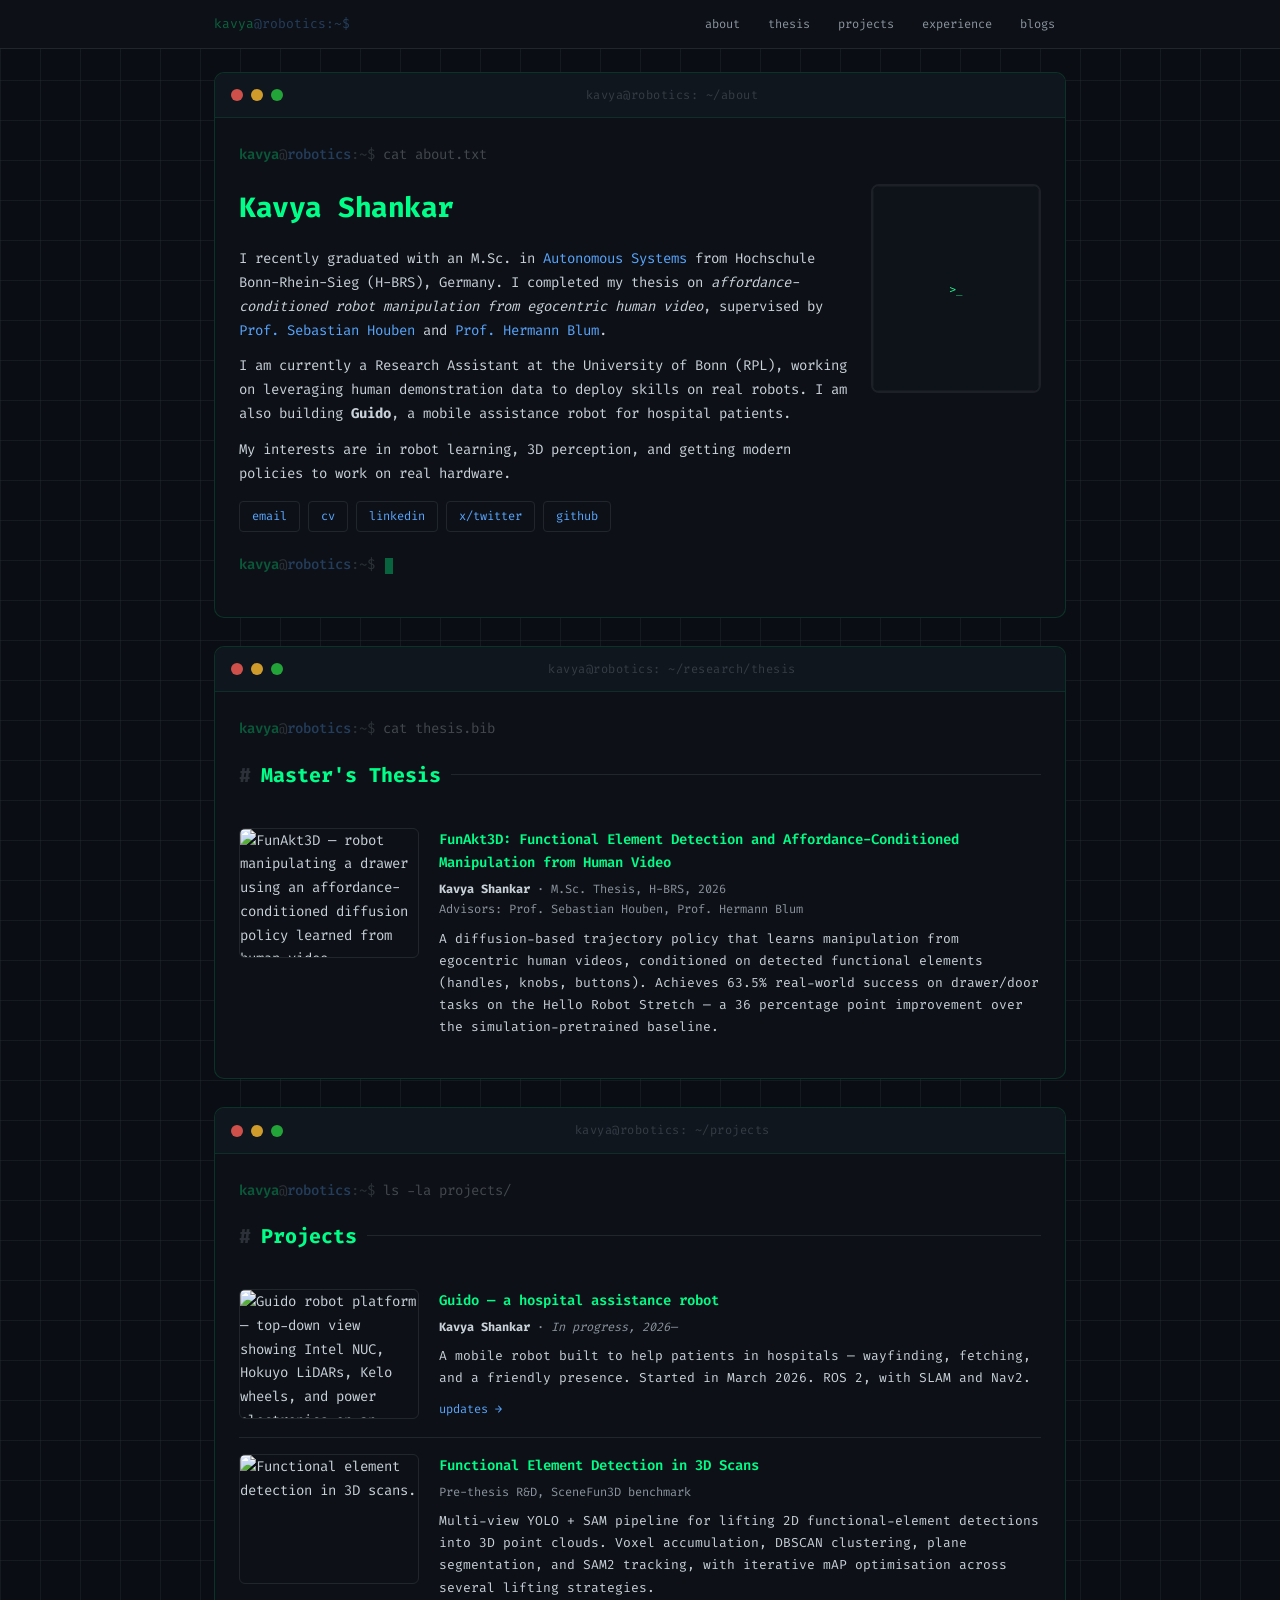
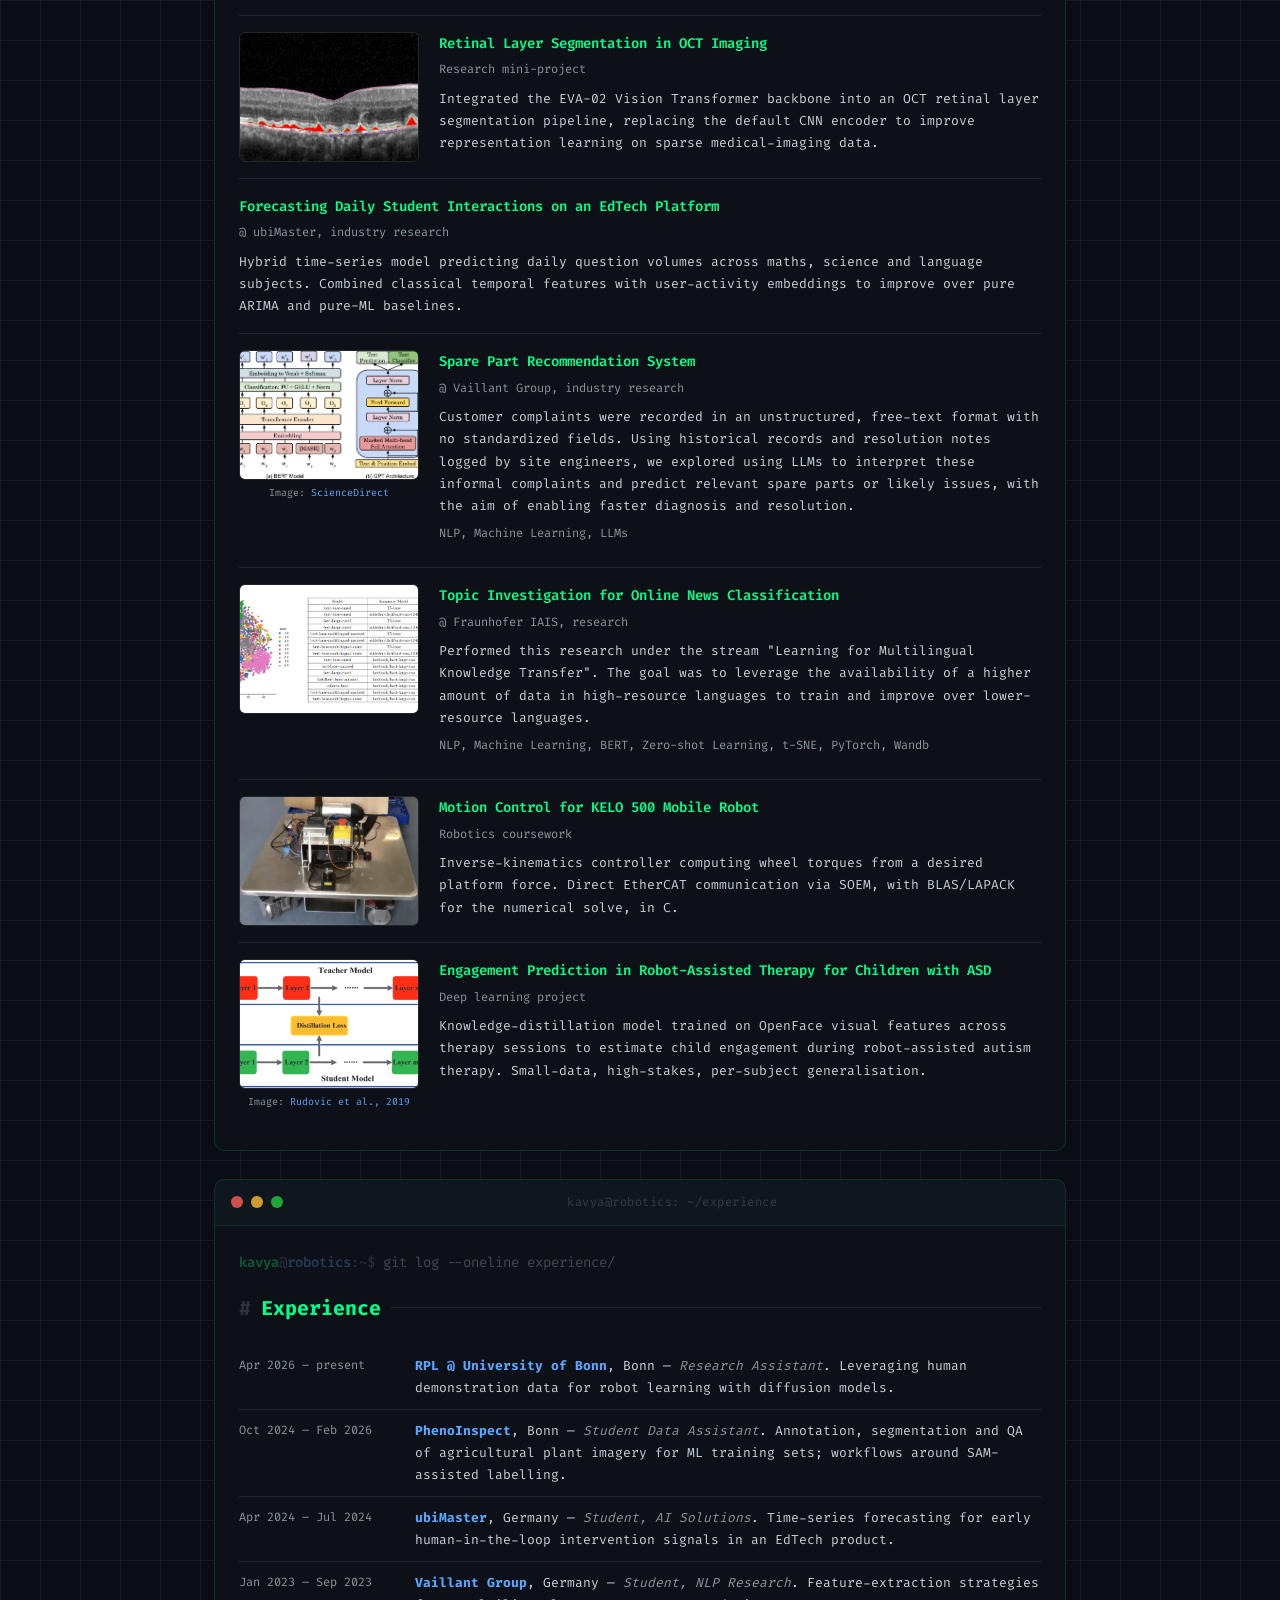
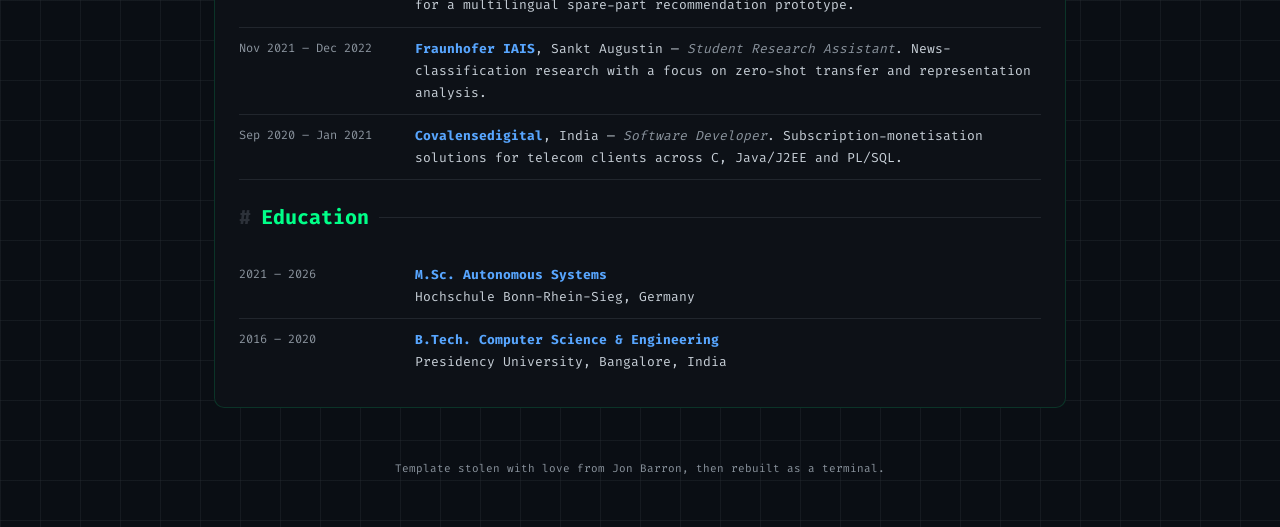
==== index.html @ ab589d61 "Save current terminal design before adding two-column news/weekend section" ====
<!DOCTYPE html>
<html lang="en">
<head>
<meta charset="UTF-8" />
<meta name="viewport" content="width=device-width, initial-scale=1.0" />
<title>Kavya Shankar</title>
<meta name="description" content="Kavya Shankar — Autonomous Systems (M.Sc.), H-BRS. Robot learning, 3D perception, manipulation." />
<meta name="author" content="Kavya Shankar" />

<meta property="og:title" content="Kavya Shankar" />
<meta property="og:description" content="Autonomous Systems researcher. Building robots that help people." />
<meta property="og:type" content="website" />

<link rel="icon" href="data:image/svg+xml,<svg xmlns=%22http://www.w3.org/2000/svg%22 viewBox=%220 0 100 100%22><text y=%22.9em%22 font-size=%2290%22>🤖</text></svg>" />
<link rel="stylesheet" href="assets/style.css" />
</head>

<body>

<!-- ============== NAVBAR ============== -->
<nav class="navbar">
  <div class="navbar-inner">
    <div class="navbar-prompt">
      <span class="user">kavya</span><span class="sep">@</span><span class="path">robotics</span><span class="sep">:~$</span>
    </div>
    <div class="navbar-links">
      <a href="#about">about</a>
      <a href="#thesis">thesis</a>
      <a href="#projects">projects</a>
      <a href="#experience">experience</a>
      <a href="blogs.html">blogs</a>
      <!-- <a href="publications.html">publications</a> -->
    </div>
  </div>
</nav>

<div class="container">

<!-- ============== HERO / ABOUT ============== -->
<section id="about">
<div class="terminal">
  <div class="terminal-titlebar">
    <div class="terminal-dots">
      <span class="dot-red"></span>
      <span class="dot-yellow"></span>
      <span class="dot-green"></span>
    </div>
    <div class="terminal-title">kavya@robotics: ~/about</div>
  </div>
  <div class="terminal-body">
    <div class="prompt">
      <span class="user">kavya</span><span class="sep">@</span><span class="path">robotics</span><span class="sep">:~$ </span><span class="cmd">cat about.txt</span>
    </div>

    <div class="hero-grid">
      <div class="hero-text">
        <div class="hero-name">Kavya Shankar</div>
        <p>
          I recently graduated with an M.Sc. in <a href="https://www.h-brs.de/en/inf/master-autonomous-systems">Autonomous Systems</a>
          from Hochschule Bonn-Rhein-Sieg (H-BRS), Germany. I completed my thesis on
          <em>affordance-conditioned robot manipulation from egocentric human video</em>, supervised by
          <a href="https://www.h-brs.de/de/inf/prof-dr-sebastian-houben">Prof. Sebastian Houben</a> and <a href="https://hermannblum.net/">Prof. Hermann Blum</a>.
        </p>
        <p>
          I am currently a Research Assistant at the University of Bonn (RPL), working on leveraging
          human demonstration data to deploy skills on real robots. I am also building <strong>Guido</strong>,
          a mobile assistance robot for hospital patients.
        </p>
        <p>
          My interests are in robot learning, 3D perception, and getting modern policies
          to work on real hardware.
        </p>
        <div class="hero-links">
          <a href="mailto:kkavyashankar0009@gmail.com">email</a>
          <a href="assets/Kavya_Shankar_CV_Feb2026.pdf">cv</a>
          <a href="https://www.linkedin.com/in/kavya--shankar/">linkedin</a>
          <a href="https://x.com/kavya_shankar__">x/twitter</a>
          <a href="https://github.com/">github</a>
        </div>
      </div>
      <div class="hero-portrait">
        <img src="assets/images/portrait.jpg"
             alt="Kavya Shankar"
             onerror="this.onerror=null; this.src='data:image/svg+xml;utf8,<svg xmlns=%22http://www.w3.org/2000/svg%22 viewBox=%220 0 170 210%22><rect width=%22170%22 height=%22210%22 fill=%22%23111820%22 stroke=%22%2321262d%22/><text x=%2285%22 y=%22110%22 font-family=%22monospace%22 font-size=%2211%22 fill=%22%2300ff88%22 text-anchor=%22middle%22>&gt;_</text></svg>';" />
      </div>
    </div>

    <div class="prompt" style="margin-top: 20px;">
      <span class="user">kavya</span><span class="sep">@</span><span class="path">robotics</span><span class="sep">:~$ </span><span class="cursor"></span>
    </div>
  </div>
</div>
</section>


<!-- ============== MASTER'S THESIS ============== -->
<section id="thesis">
<div class="terminal">
  <div class="terminal-titlebar">
    <div class="terminal-dots">
      <span class="dot-red"></span>
      <span class="dot-yellow"></span>
      <span class="dot-green"></span>
    </div>
    <div class="terminal-title">kavya@robotics: ~/research/thesis</div>
  </div>
  <div class="terminal-body">
    <div class="prompt">
      <span class="user">kavya</span><span class="sep">@</span><span class="path">robotics</span><span class="sep">:~$ </span><span class="cmd">cat thesis.bib</span>
    </div>

    <div class="section-heading">Master's Thesis</div>

    <div class="item">
      <div class="item-image">
        <img src="assets/images/FunAkt3D.gif"
             alt="FunAkt3D — robot manipulating a drawer using an affordance-conditioned diffusion policy learned from human video." />
      </div>
      <div class="item-content">
        <div class="item-title">FunAkt3D: Functional Element Detection and Affordance-Conditioned Manipulation from Human Video</div>
        <div class="item-meta"><b>Kavya Shankar</b> &middot; M.Sc. Thesis, H-BRS, 2026<br/>Advisors: Prof. Sebastian Houben, Prof. Hermann Blum</div>
        <p>
          A diffusion-based trajectory policy that learns manipulation from egocentric human videos,
          conditioned on detected functional elements (handles, knobs, buttons). Achieves 63.5%
          real-world success on drawer/door tasks on the Hello Robot Stretch &mdash; a 36 percentage
          point improvement over the simulation-pretrained baseline.
        </p>
      </div>
    </div>
  </div>
</div>
</section>


<!-- ============== SELECTED PROJECTS ============== -->
<section id="projects">
<div class="terminal">
  <div class="terminal-titlebar">
    <div class="terminal-dots">
      <span class="dot-red"></span>
      <span class="dot-yellow"></span>
      <span class="dot-green"></span>
    </div>
    <div class="terminal-title">kavya@robotics: ~/projects</div>
  </div>
  <div class="terminal-body">
    <div class="prompt">
      <span class="user">kavya</span><span class="sep">@</span><span class="path">robotics</span><span class="sep">:~$ </span><span class="cmd">ls -la projects/</span>
    </div>

    <div class="section-heading">Projects</div>

    <div class="item">
      <div class="item-image">
        <img src="assets/images/guido-hardware.jpg"
             alt="Guido robot platform — top-down view showing Intel NUC, Hokuyo LiDARs, Kelo wheels, and power electronics on an aluminum chassis." />
      </div>
      <div class="item-content">
        <div class="item-title">Guido &mdash; a hospital assistance robot</div>
        <div class="item-meta"><b>Kavya Shankar</b> &middot; <i>In progress, 2026&mdash;</i></div>
        <p>
          A mobile robot built to help patients in hospitals &mdash; wayfinding, fetching, and a
          friendly presence. Started in March 2026. ROS 2, with SLAM and Nav2.
        </p>
        <div class="item-links">
          <a href="https://x.com/kavya_shankar__">updates &rarr;</a>
        </div>
      </div>
    </div>

    <div class="item">
      <div class="item-image">
        <img src="assets/images/fedetection.png" alt="Functional element detection in 3D scans." />
      </div>
      <div class="item-content">
        <div class="item-title">Functional Element Detection in 3D Scans</div>
        <div class="item-meta">Pre-thesis R&amp;D, SceneFun3D benchmark</div>
        <p>
          Multi-view YOLO + SAM pipeline for lifting 2D functional-element detections into 3D
          point clouds. Voxel accumulation, DBSCAN clustering, plane segmentation, and SAM2
          tracking, with iterative mAP optimisation across several lifting strategies.
        </p>
      </div>
    </div>

    <div class="item">
      <div class="item-image">
        <img src="assets/images/octformer.png" alt="Retinal layer segmentation in OCT imaging." />
      </div>
      <div class="item-content">
        <div class="item-title">Retinal Layer Segmentation in OCT Imaging</div>
        <div class="item-meta">Research mini-project</div>
        <p>
          Integrated the EVA-02 Vision Transformer backbone into an OCT retinal layer segmentation
          pipeline, replacing the default CNN encoder to improve representation learning on sparse
          medical-imaging data.
        </p>
      </div>
    </div>

    <div class="item">
      <div class="item-content">
        <div class="item-title">Forecasting Daily Student Interactions on an EdTech Platform</div>
        <div class="item-meta">@ ubiMaster, industry research</div>
        <p>
          Hybrid time-series model predicting daily question volumes across maths, science and
          language subjects. Combined classical temporal features with user-activity embeddings
          to improve over pure ARIMA and pure-ML baselines.
        </p>
      </div>
    </div>

    <div class="item">
      <div class="item-image-wrap">
        <div class="item-image">
          <img src="assets/images/bert.jpg" alt="Spare part recommendation system at Vaillant Group." />
        </div>
        <div class="item-cite">Image: <a href="https://www.sciencedirect.com/topics/computer-science/large-language-model">ScienceDirect</a></div>
      </div>
      <div class="item-content">
        <div class="item-title">Spare Part Recommendation System</div>
        <div class="item-meta">@ Vaillant Group, industry research</div>
        <p>
          Customer complaints were recorded in an unstructured, free-text format with no standardized
          fields. Using historical records and resolution notes logged by site engineers, we explored
          using LLMs to interpret these informal complaints and predict relevant spare parts or likely
          issues, with the aim of enabling faster diagnosis and resolution.
        </p>
        <div class="item-meta" style="margin-top: 6px;">NLP, Machine Learning, LLMs</div>
      </div>
    </div>

    <div class="item">
      <div class="item-image">
        <img src="assets/images/NewsClassification.png" alt="Topic investigation for online news classification." />
      </div>
      <div class="item-content">
        <div class="item-title">Topic Investigation for Online News Classification</div>
        <div class="item-meta">@ Fraunhofer IAIS, research</div>
        <p>
          Performed this research under the stream "Learning for Multilingual Knowledge Transfer".
          The goal was to leverage the availability of a higher amount of data in high-resource
          languages to train and improve over lower-resource languages.
        </p>
        <div class="item-meta" style="margin-top: 6px;">NLP, Machine Learning, BERT, Zero-shot Learning, t-SNE, PyTorch, Wandb</div>
      </div>
    </div>

    <div class="item">
      <div class="item-image">
        <img src="assets/images/kelo.png" alt="Motion control for the KELO 500 mobile robot." />
      </div>
      <div class="item-content">
        <div class="item-title">Motion Control for KELO 500 Mobile Robot</div>
        <div class="item-meta">Robotics coursework</div>
        <p>
          Inverse-kinematics controller computing wheel torques from a desired platform force.
          Direct EtherCAT communication via SOEM, with BLAS/LAPACK for the numerical solve, in C.
        </p>
      </div>
    </div>

    <div class="item">
      <div class="item-image-wrap">
        <div class="item-image">
          <img src="assets/images/KD.png" alt="Engagement prediction in robot-assisted therapy. Image from Rudovic et al., 2019." />
        </div>
        <div class="item-cite">Image: <a href="https://arxiv.org/pdf/2006.05525">Rudovic et al., 2019</a></div>
      </div>
      <div class="item-content">
        <div class="item-title">Engagement Prediction in Robot-Assisted Therapy for Children with ASD</div>
        <div class="item-meta">Deep learning project</div>
        <p>
          Knowledge-distillation model trained on OpenFace visual features across therapy sessions
          to estimate child engagement during robot-assisted autism therapy. Small-data, high-stakes,
          per-subject generalisation.
        </p>
      </div>
    </div>

  </div>
</div>
</section>


<!-- ============== EXPERIENCE ============== -->
<section id="experience">
<div class="terminal">
  <div class="terminal-titlebar">
    <div class="terminal-dots">
      <span class="dot-red"></span>
      <span class="dot-yellow"></span>
      <span class="dot-green"></span>
    </div>
    <div class="terminal-title">kavya@robotics: ~/experience</div>
  </div>
  <div class="terminal-body">
    <div class="prompt">
      <span class="user">kavya</span><span class="sep">@</span><span class="path">robotics</span><span class="sep">:~$ </span><span class="cmd">git log --oneline experience/</span>
    </div>

    <div class="section-heading">Experience</div>

    <div class="exp-row">
      <div class="exp-date">Apr 2026 &ndash; present</div>
      <div class="exp-detail">
        <b>RPL @ University of Bonn</b>, Bonn &mdash; <i>Research Assistant</i>. Leveraging human
        demonstration data for robot learning with diffusion models.
      </div>
    </div>

    <div class="exp-row">
      <div class="exp-date">Oct 2024 &ndash; Feb 2026</div>
      <div class="exp-detail">
        <b>PhenoInspect</b>, Bonn &mdash; <i>Student Data Assistant</i>. Annotation, segmentation
        and QA of agricultural plant imagery for ML training sets; workflows around
        SAM-assisted labelling.
      </div>
    </div>

    <div class="exp-row">
      <div class="exp-date">Apr 2024 &ndash; Jul 2024</div>
      <div class="exp-detail">
        <b>ubiMaster</b>, Germany &mdash; <i>Student, AI Solutions</i>. Time-series forecasting for
        early human-in-the-loop intervention signals in an EdTech product.
      </div>
    </div>

    <div class="exp-row">
      <div class="exp-date">Jan 2023 &ndash; Sep 2023</div>
      <div class="exp-detail">
        <b>Vaillant Group</b>, Germany &mdash; <i>Student, NLP Research</i>. Feature-extraction
        strategies for a multilingual spare-part recommendation prototype.
      </div>
    </div>

    <div class="exp-row">
      <div class="exp-date">Nov 2021 &ndash; Dec 2022</div>
      <div class="exp-detail">
        <b>Fraunhofer IAIS</b>, Sankt Augustin &mdash; <i>Student Research Assistant</i>.
        News-classification research with a focus on zero-shot transfer and representation analysis.
      </div>
    </div>

    <div class="exp-row">
      <div class="exp-date">Sep 2020 &ndash; Jan 2021</div>
      <div class="exp-detail">
        <b>Covalensedigital</b>, India &mdash; <i>Software Developer</i>. Subscription-monetisation
        solutions for telecom clients across C, Java/J2EE and PL/SQL.
      </div>
    </div>

    <div class="section-heading" style="margin-top: 20px;">Education</div>

    <div class="exp-row">
      <div class="exp-date">2021 &ndash; 2026</div>
      <div class="exp-detail">
        <b>M.Sc. Autonomous Systems</b><br/>
        Hochschule Bonn-Rhein-Sieg, Germany
      </div>
    </div>

    <div class="exp-row">
      <div class="exp-date">2016 &ndash; 2020</div>
      <div class="exp-detail">
        <b>B.Tech. Computer Science &amp; Engineering</b><br/>
        Presidency University, Bangalore, India
      </div>
    </div>

  </div>
</div>
</section>


<!-- ============== FOOTER ============== -->
<footer class="footer">
  <p>Template stolen with love from <a href="https://jonbarron.info/">Jon Barron</a>, then rebuilt as a terminal.</p>
</footer>

</div><!-- /.container -->

</body>
</html>
---- assets/style.css ----
@import url('https://fonts.googleapis.com/css2?family=Fira+Code:wght@300;400;500;600;700&display=swap');

/* ── RESET & BASE ── */
*, *::before, *::after { box-sizing: border-box; margin: 0; padding: 0; }

:root {
  --bg:          #0a0e14;
  --bg-surface:  #0d1117;
  --bg-card:     #111820;
  --green:       #00ff88;
  --green-dim:   #00cc6a;
  --green-muted: #1a3a2a;
  --blue:        #58a6ff;
  --blue-dim:    #388bfd;
  --cyan:        #39d2c0;
  --text:        #c9d1d9;
  --text-dim:    #8b949e;
  --text-bright: #e6edf3;
  --border:      #21262d;
  --red:         #ff5f56;
  --yellow:      #ffbd2e;
  --green-dot:   #27c93f;
  --grid-color:  rgba(48, 54, 61, 0.3);
  --font-mono:   'Fira Code', 'SF Mono', 'Cascadia Code', 'Consolas', monospace;
}

html {
  scroll-behavior: smooth;
  scroll-padding-top: 70px;
}

body {
  font-family: var(--font-mono);
  font-size: 14px;
  line-height: 1.7;
  color: var(--text);
  background: var(--bg);
  /* faint grid */
  background-image:
    linear-gradient(var(--grid-color) 1px, transparent 1px),
    linear-gradient(90deg, var(--grid-color) 1px, transparent 1px);
  background-size: 40px 40px;
  min-height: 100vh;
}

::selection {
  background: var(--green);
  color: var(--bg);
}

/* ── SCROLLBAR ── */
::-webkit-scrollbar { width: 8px; }
::-webkit-scrollbar-track { background: var(--bg); }
::-webkit-scrollbar-thumb { background: var(--border); border-radius: 4px; }
::-webkit-scrollbar-thumb:hover { background: var(--text-dim); }

/* ── NAVBAR (pinned top) ── */
.navbar {
  position: fixed;
  top: 0;
  left: 0;
  right: 0;
  z-index: 1000;
  background: var(--bg-surface);
  border-bottom: 1px solid var(--border);
  backdrop-filter: blur(12px);
  -webkit-backdrop-filter: blur(12px);
}

.navbar-inner {
  max-width: 900px;
  margin: 0 auto;
  padding: 0 24px;
  display: flex;
  align-items: center;
  justify-content: space-between;
  height: 48px;
}

.navbar-prompt {
  font-family: var(--font-mono);
  font-size: 13px;
  color: rgba(139, 148, 158, 0.3);
  white-space: nowrap;
  flex-shrink: 0;
}

.navbar-prompt .user { color: rgba(0, 255, 136, 0.35); }
.navbar-prompt .sep  { color: rgba(88, 166, 255, 0.3); }
.navbar-prompt .path { color: rgba(88, 166, 255, 0.3); }

.navbar-links {
  display: flex;
  gap: 6px;
  flex-wrap: wrap;
  justify-content: flex-end;
}

.navbar-links a {
  font-family: var(--font-mono);
  font-size: 12px;
  color: var(--text-dim);
  text-decoration: none;
  padding: 4px 10px;
  border-radius: 4px;
  transition: all 0.2s;
  border: 1px solid transparent;
}

.navbar-links a:hover {
  color: var(--green);
  border-color: var(--green-muted);
  background: rgba(0, 255, 136, 0.05);
}

/* ── LAYOUT ── */
.container {
  max-width: 900px;
  margin: 0 auto;
  padding: 72px 24px 40px;
}

/* ── TERMINAL WINDOW ── */
.terminal {
  background: var(--bg-surface);
  border: 1px solid rgba(0, 255, 136, 0.15);
  border-radius: 10px;
  overflow: hidden;
  margin-bottom: 28px;
}

.terminal-titlebar {
  display: flex;
  align-items: center;
  padding: 12px 16px;
  background: rgba(17, 24, 32, 0.8);
  border-bottom: 1px solid rgba(0, 255, 136, 0.1);
  gap: 12px;
}

.terminal-dots {
  display: flex;
  gap: 8px;
  flex-shrink: 0;
}

.terminal-dots span {
  width: 12px;
  height: 12px;
  border-radius: 50%;
  display: block;
}

.dot-red    { background: rgba(255, 95, 86, 0.8); }
.dot-yellow { background: rgba(255, 189, 46, 0.8); }
.dot-green  { background: rgba(39, 201, 63, 0.8); }

.terminal-title {
  font-size: 12px;
  color: rgba(139, 148, 158, 0.3);
  text-align: center;
  flex: 1;
  letter-spacing: 0.5px;
}

.terminal-body {
  padding: 24px;
}

/* ── PROMPT LINE ── */
.prompt {
  font-family: var(--font-mono);
  font-size: 14px;
  margin-bottom: 16px;
  line-height: 1.8;
}

.prompt .user { color: rgba(0, 255, 136, 0.3); font-weight: 600; }
.prompt .sep  { color: rgba(139, 148, 158, 0.25); }
.prompt .path { color: rgba(88, 166, 255, 0.3); font-weight: 500; }
.prompt .cmd  { color: rgba(230, 237, 243, 0.25); }

/* ── BLINKING CURSOR ── */
.cursor {
  display: inline-block;
  width: 8px;
  height: 16px;
  background: rgba(0, 255, 136, 0.35);
  vertical-align: text-bottom;
  animation: blink 1s step-end infinite;
  margin-left: 2px;
}

@keyframes blink {
  0%, 100% { opacity: 1; }
  50%      { opacity: 0; }
}

/* ── HEADER / HERO ── */
.hero-grid {
  display: flex;
  gap: 24px;
  align-items: flex-start;
}

.hero-text {
  flex: 1;
}

.hero-name {
  font-family: var(--font-mono);
  font-size: 28px;
  font-weight: 700;
  color: var(--green);
  margin-bottom: 16px;
  letter-spacing: -0.5px;
}

.hero-text p {
  margin-bottom: 12px;
  color: var(--text);
}

.hero-links {
  margin-top: 16px;
  display: flex;
  flex-wrap: wrap;
  gap: 8px;
}

.hero-links a {
  font-size: 12px;
  color: var(--blue);
  text-decoration: none;
  padding: 4px 12px;
  border: 1px solid var(--border);
  border-radius: 4px;
  transition: all 0.2s;
}

.hero-links a:hover {
  border-color: var(--blue);
  background: rgba(88, 166, 255, 0.08);
  color: var(--text-bright);
}

.hero-portrait {
  flex-shrink: 0;
}

.hero-portrait img {
  width: 170px;
  border-radius: 8px;
  border: 2px solid var(--border);
  filter: grayscale(20%) contrast(1.05);
  transition: filter 0.3s, border-color 0.3s;
}

.hero-portrait img:hover {
  filter: grayscale(0%) contrast(1.1);
  border-color: var(--green-muted);
}

/* ── SECTION HEADINGS ── */
.section-heading {
  font-family: var(--font-mono);
  font-size: 20px;
  font-weight: 700;
  color: var(--green);
  margin-bottom: 20px;
  display: flex;
  align-items: center;
  gap: 10px;
}

.section-heading::before {
  content: '#';
  color: rgba(139, 148, 158, 0.25);
}

.section-heading::after {
  content: '';
  flex: 1;
  height: 1px;
  background: var(--border);
}

/* ── PROJECT / ITEM CARDS ── */
.item {
  display: flex;
  gap: 20px;
  padding: 16px 0;
  border-bottom: 1px solid var(--border);
}

.item:last-child {
  border-bottom: none;
}

.item-image-wrap {
  flex-shrink: 0;
  width: 180px;
}

.item-cite {
  font-size: 10px;
  color: var(--text-dim);
  margin-top: 4px;
  text-align: center;
}

.item-image {
  flex-shrink: 0;
  width: 180px;
  height: 130px;
  overflow: hidden;
  border-radius: 6px;
  border: 1px solid var(--border);
  transition: border-color 0.3s;
}

.item-image img {
  width: 100%;
  height: 100%;
  object-fit: cover;
  border-radius: 0;
  border: none;
  transition: transform 0.3s;
}

.item-image:hover {
  border-color: var(--green-muted);
}

.item-image:hover img {
  transform: scale(1.05);
}

.item-content {
  flex: 1;
  min-width: 0;
}

.item-title {
  font-family: var(--font-mono);
  font-size: 14px;
  font-weight: 600;
  color: var(--green);
  margin-bottom: 4px;
}

.item-meta {
  font-size: 12px;
  color: var(--text-dim);
  margin-bottom: 8px;
}

.item-meta b {
  color: var(--text);
}

.item-content p {
  font-size: 13px;
  color: var(--text);
  margin-top: 6px;
}

.item-links {
  margin-top: 8px;
}

.item-links a {
  font-size: 12px;
  color: var(--blue);
  text-decoration: none;
  margin-right: 12px;
  transition: color 0.2s;
}

.item-links a:hover {
  color: var(--green);
}

/* ── EXPERIENCE TABLE ── */
.exp-row {
  display: flex;
  gap: 16px;
  padding: 10px 0;
  border-bottom: 1px solid var(--border);
  font-size: 13px;
}

.exp-row:last-child { border-bottom: none; }

.exp-date {
  color: var(--text-dim);
  flex-shrink: 0;
  width: 160px;
  font-size: 12px;
}

.exp-detail {
  flex: 1;
  color: var(--text);
}

.exp-detail b {
  color: var(--blue);
}

.exp-detail i {
  color: var(--text-dim);
}

/* ── BLOG ENTRIES ── */
.blog-row {
  display: flex;
  gap: 16px;
  padding: 10px 0;
  border-bottom: 1px solid var(--border);
  font-size: 13px;
}

.blog-row:last-child { border-bottom: none; }

.blog-date {
  color: var(--text-dim);
  flex-shrink: 0;
  width: 130px;
  font-size: 12px;
}

.blog-detail a {
  color: var(--green);
  text-decoration: none;
  font-weight: 600;
  transition: color 0.2s;
}

.blog-detail a:hover {
  color: var(--blue);
}

.blog-detail p {
  margin-top: 2px;
  color: var(--text-dim);
  font-size: 12px;
}

/* ── FOOTER ── */
.footer {
  text-align: center;
  padding: 24px 0 8px;
  font-size: 11px;
  color: var(--text-dim);
}

.footer a {
  color: var(--text-dim);
  text-decoration: none;
  transition: color 0.2s;
}

.footer a:hover {
  color: var(--green);
}

/* ── COMMENT STYLE OUTPUT LINES ── */
.output-comment {
  color: var(--text-dim);
  font-size: 13px;
  font-style: italic;
}

.output-comment::before {
  content: '// ';
  color: rgba(26, 58, 42, 0.5);
}

/* ── CLICKABLE CARD LINKS (blogs / publications listing) ── */
a.card-link {
  text-decoration: none;
  color: inherit;
  display: block;
}

a.card-link:hover {
  color: inherit;
}

a.card-link .card-hover {
  border-radius: 8px;
  padding: 16px;
  margin: 0 -16px;
  transition: background 0.2s, border-color 0.3s;
  border: 1px solid transparent;
}

a.card-link:hover .card-hover {
  background: rgba(0, 255, 136, 0.03);
  border-color: var(--green-muted);
}

a.card-link:hover .item-title {
  color: var(--blue);
}

/* ── LINKS (global) ── */
a { color: var(--blue); text-decoration: none; transition: color 0.2s; }
a:hover { color: var(--green); }

/* ── MOBILE ── */
@media (max-width: 700px) {
  .navbar-prompt { display: none; }
  .navbar-inner { justify-content: center; }
  .navbar-links { justify-content: center; }

  .container { padding: 64px 12px 24px; }

  .terminal-body { padding: 16px; }

  .hero-grid {
    flex-direction: column-reverse;
    align-items: center;
    text-align: center;
  }

  .hero-portrait img { width: 140px; }
  .hero-links { justify-content: center; }
  .hero-name { font-size: 22px; }

  .item {
    flex-direction: column;
    gap: 12px;
  }

  .item-image {
    width: 100%;
    max-width: 260px;
    height: 160px;
  }

  .exp-row, .blog-row {
    flex-direction: column;
    gap: 2px;
  }

  .exp-date, .blog-date {
    width: auto;
  }
}

/* ── SUBTLE GLOW ON TERMINAL HOVER ── */
.terminal:hover {
  border-color: rgba(0, 255, 136, 0.15);
  box-shadow: 0 0 30px rgba(0, 255, 136, 0.03);
  transition: border-color 0.4s, box-shadow 0.4s;
}
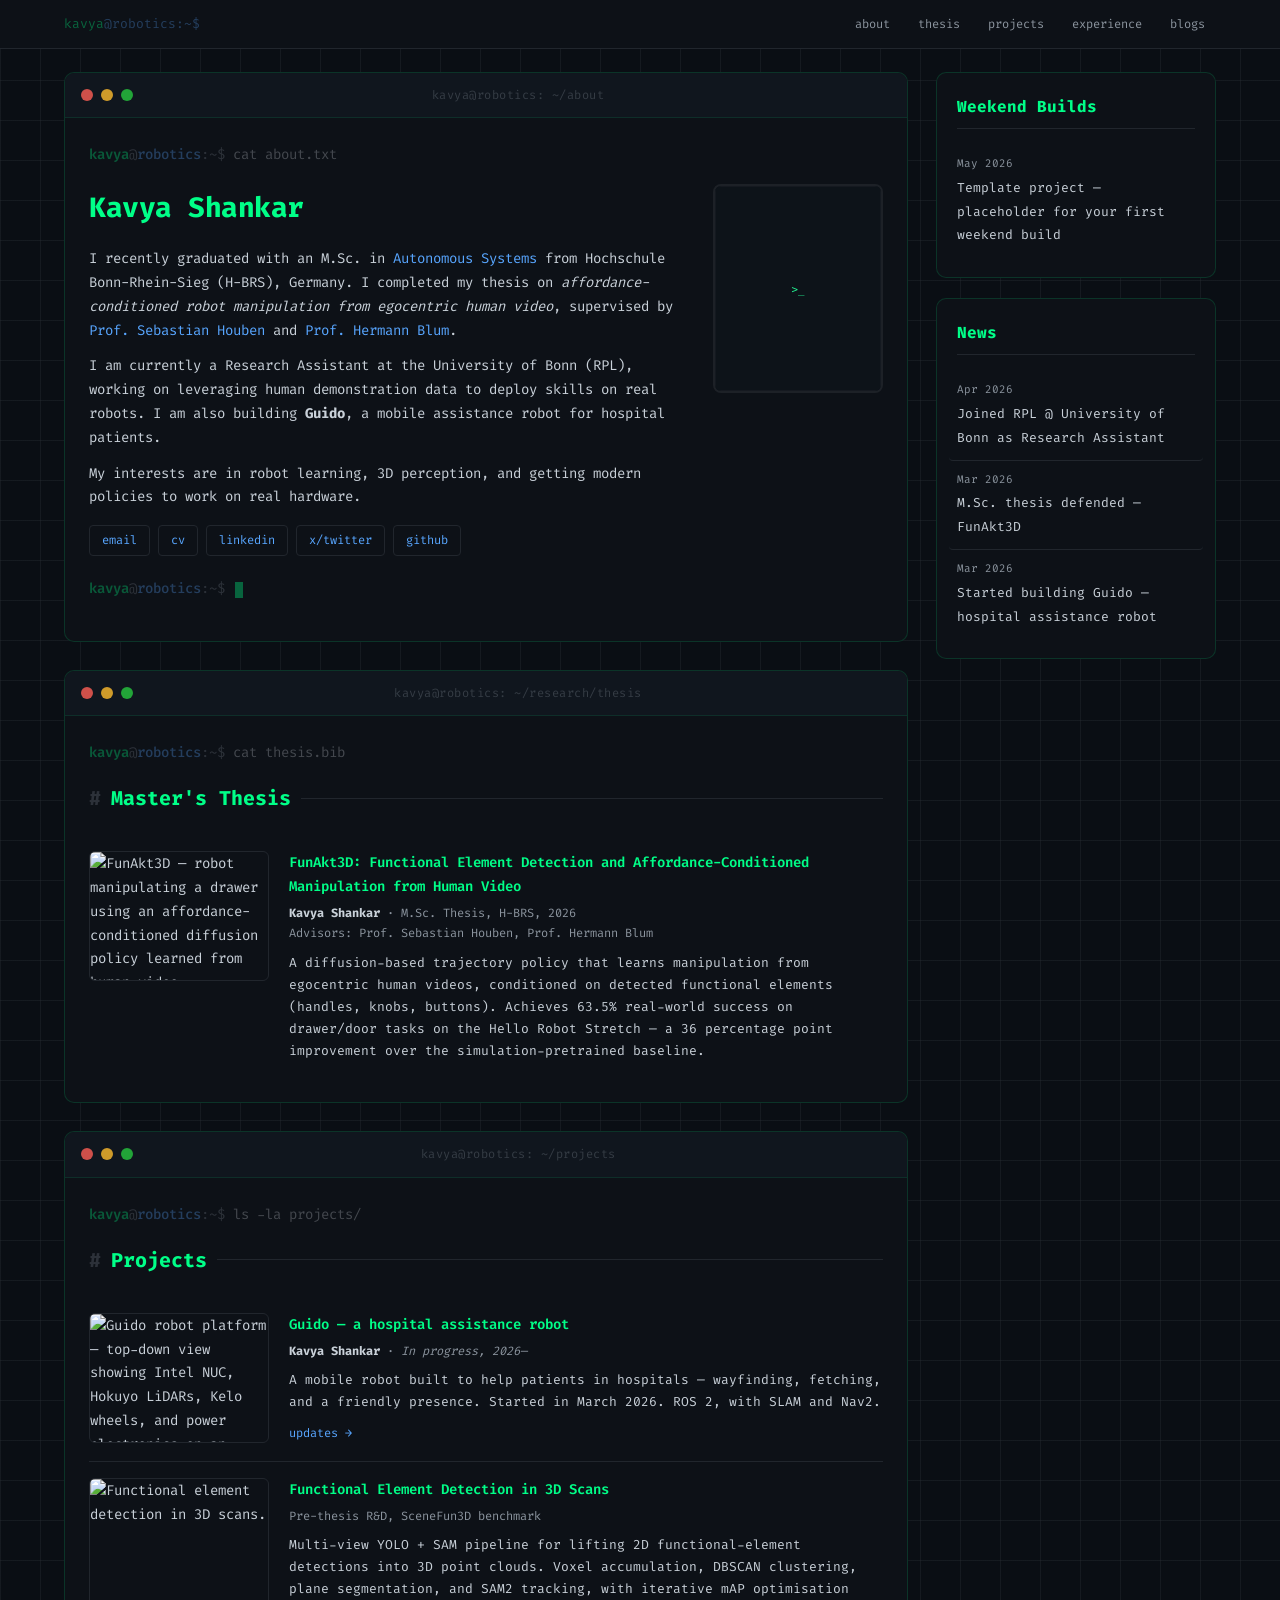
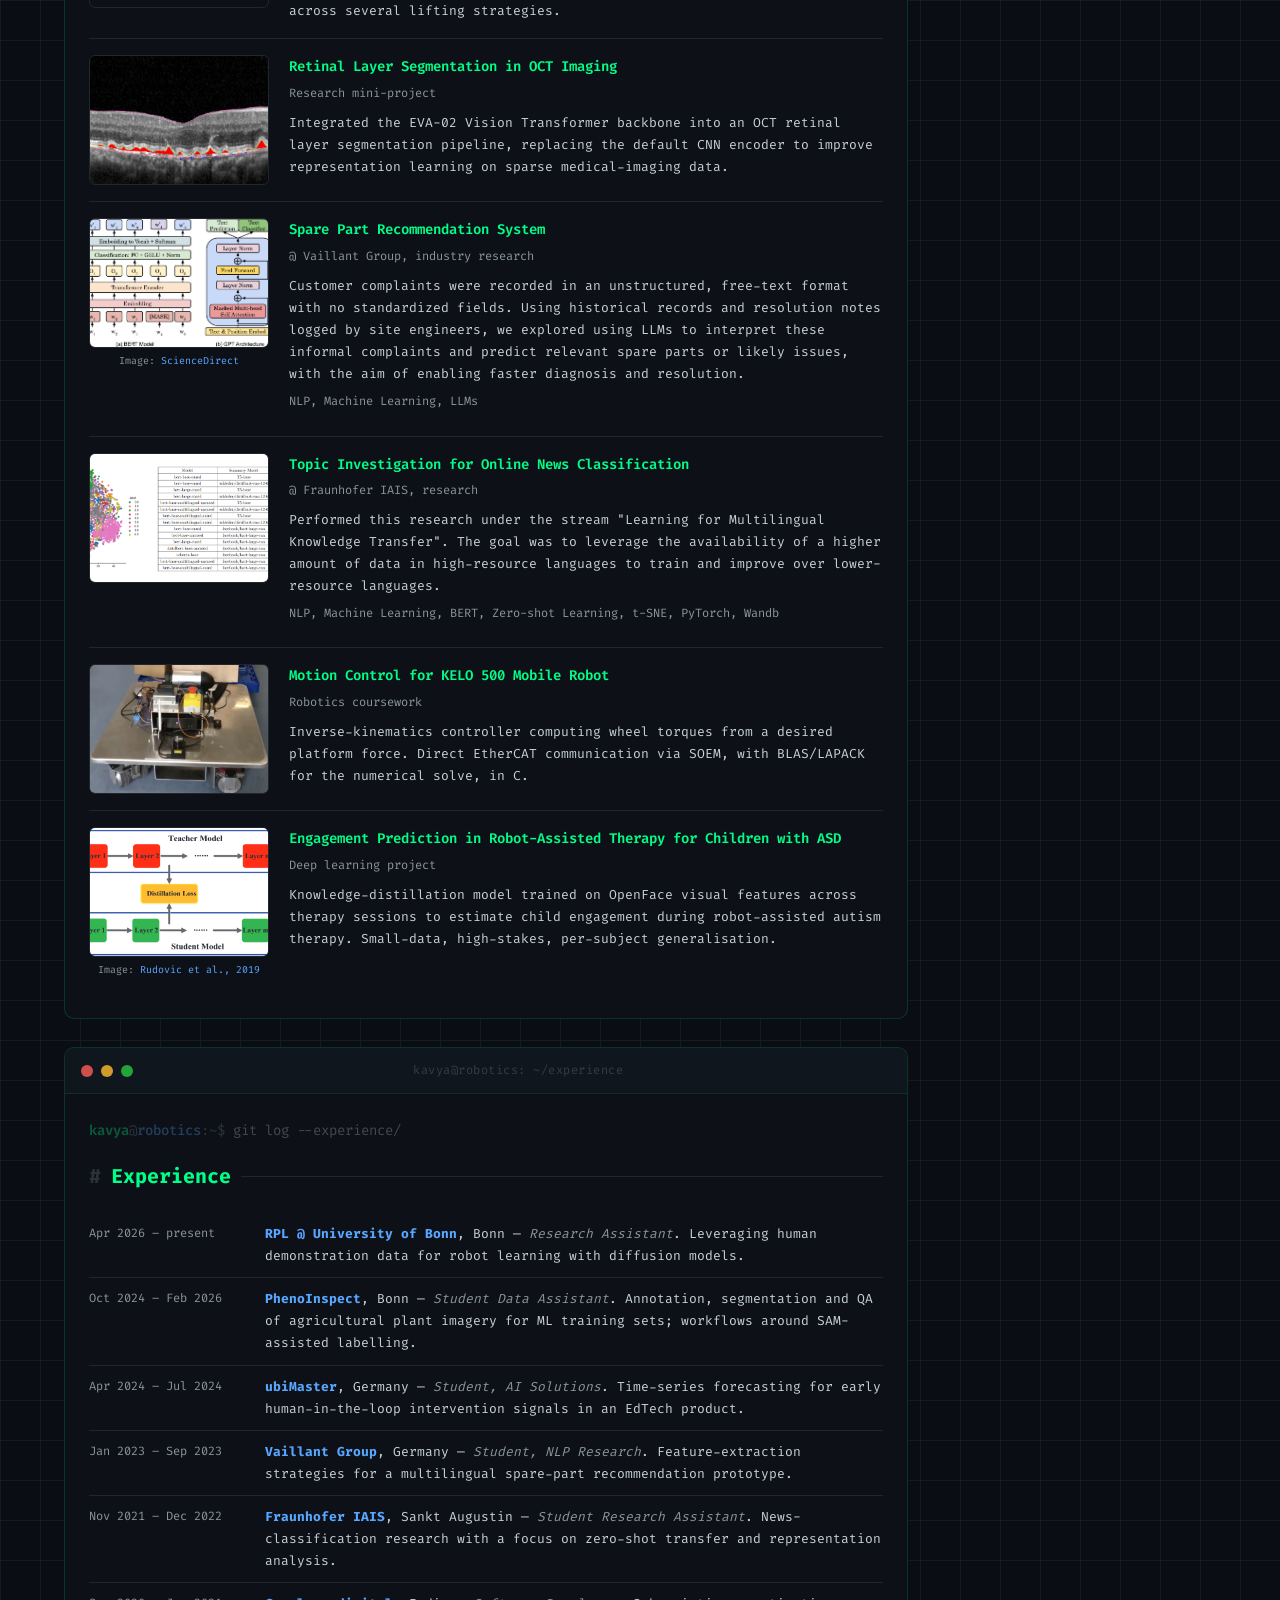
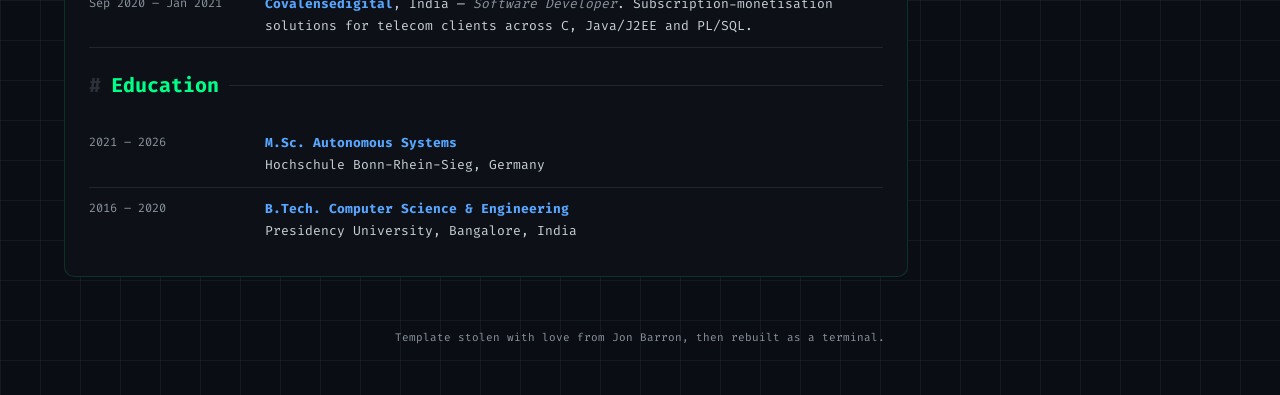
==== commit 1548ec09: "Terminal redesign with sidebar layout for news and weekend builds" ====
--- a/index.html
+++ b/index.html
@@ -35,6 +35,10 @@
 </nav>
 
 <div class="container">
+<div class="page-layout">
+
+<!-- ── MAIN CONTENT (left) ── -->
+<div class="main-content">
 
 <!-- ============== HERO / ABOUT ============== -->
 <section id="about">
@@ -198,6 +202,7 @@
       </div>
     </div>
 
+    <!-- Uncomment when ready to add back:
     <div class="item">
       <div class="item-content">
         <div class="item-title">Forecasting Daily Student Interactions on an EdTech Platform</div>
@@ -209,6 +214,7 @@
         </p>
       </div>
     </div>
+    -->
 
     <div class="item">
       <div class="item-image-wrap">
@@ -296,7 +302,7 @@
   </div>
   <div class="terminal-body">
     <div class="prompt">
-      <span class="user">kavya</span><span class="sep">@</span><span class="path">robotics</span><span class="sep">:~$ </span><span class="cmd">git log --oneline experience/</span>
+      <span class="user">kavya</span><span class="sep">@</span><span class="path">robotics</span><span class="sep">:~$ </span><span class="cmd">git log --experience/</span>
     </div>
 
     <div class="section-heading">Experience</div>
@@ -372,6 +378,43 @@
 </div>
 </section>
 
+
+</div><!-- /.main-content -->
+
+<!-- ── SIDEBAR (right) ── -->
+<aside class="sidebar" id="extras">
+
+  <!-- ── Weekend Builds ── -->
+  <div class="col-panel">
+    <div class="col-heading">Weekend Builds</div>
+    <a href="weekend/template-project.html" class="col-item">
+      <span class="col-date">May 2026</span>
+      <span class="col-label">Template project &mdash; placeholder for your first weekend build</span>
+    </a>
+    <!-- add more weekend builds here -->
+  </div>
+
+  <!-- ── News ── -->
+  <div class="col-panel">
+    <div class="col-heading">News</div>
+    <a href="news/joined-rpl.html" class="col-item">
+      <span class="col-date">Apr 2026</span>
+      <span class="col-label">Joined RPL @ University of Bonn as Research Assistant</span>
+    </a>
+    <a href="news/thesis-defended.html" class="col-item">
+      <span class="col-date">Mar 2026</span>
+      <span class="col-label">M.Sc. thesis defended &mdash; FunAkt3D</span>
+    </a>
+    <a href="news/guido-started.html" class="col-item">
+      <span class="col-date">Mar 2026</span>
+      <span class="col-label">Started building Guido &mdash; hospital assistance robot</span>
+    </a>
+    <!-- add more news items here -->
+  </div>
+
+</aside>
+
+</div><!-- /.page-layout -->
 
 <!-- ============== FOOTER ============== -->
 <footer class="footer">
--- a/assets/style.css
+++ b/assets/style.css
@@ -68,7 +68,7 @@
 }
 
 .navbar-inner {
-  max-width: 900px;
+  max-width: 1200px;
   margin: 0 auto;
   padding: 0 24px;
   display: flex;
@@ -115,9 +115,30 @@
 
 /* ── LAYOUT ── */
 .container {
-  max-width: 900px;
+  max-width: 1200px;
   margin: 0 auto;
   padding: 72px 24px 40px;
+}
+
+.page-layout {
+  display: flex;
+  gap: 28px;
+  align-items: flex-start;
+}
+
+.main-content {
+  flex: 1;
+  min-width: 0;
+}
+
+.sidebar {
+  width: 280px;
+  flex-shrink: 0;
+  position: sticky;
+  top: 68px;
+  display: flex;
+  flex-direction: column;
+  gap: 20px;
 }
 
 /* ── TERMINAL WINDOW ── */
@@ -548,6 +569,136 @@
   .exp-date, .blog-date {
     width: auto;
   }
+
+  .page-layout {
+    flex-direction: column;
+  }
+
+  .sidebar {
+    width: 100%;
+    position: static;
+    flex-direction: row;
+    flex-wrap: wrap;
+  }
+
+  .sidebar .col-panel {
+    flex: 1;
+    min-width: 250px;
+  }
+
+  .detail-page {
+    padding: 64px 12px 24px;
+  }
+}
+
+/* ── SIDEBAR PANELS: NEWS + WEEKEND BUILDS ── */
+
+.col-panel {
+  background: var(--bg-surface);
+  border: 1px solid rgba(0, 255, 136, 0.15);
+  border-radius: 10px;
+  padding: 20px;
+}
+
+.col-heading {
+  font-family: var(--font-mono);
+  font-size: 16px;
+  font-weight: 700;
+  color: var(--green);
+  margin-bottom: 16px;
+  padding-bottom: 8px;
+  border-bottom: 1px solid var(--border);
+}
+
+.col-item {
+  display: block;
+  padding: 10px 0;
+  border-bottom: 1px solid var(--border);
+  text-decoration: none;
+  color: inherit;
+  transition: background 0.2s;
+  margin: 0 -8px;
+  padding-left: 8px;
+  padding-right: 8px;
+  border-radius: 4px;
+}
+
+.col-item:last-child {
+  border-bottom: none;
+}
+
+.col-item:hover {
+  background: rgba(0, 255, 136, 0.04);
+  color: inherit;
+}
+
+.col-item:hover .col-label {
+  color: var(--green);
+}
+
+.col-date {
+  display: block;
+  font-size: 11px;
+  color: var(--text-dim);
+  margin-bottom: 2px;
+}
+
+.col-label {
+  font-size: 13px;
+  color: var(--text);
+  transition: color 0.2s;
+}
+
+/* ── DETAIL PAGE (news / weekend builds) ── */
+.detail-page {
+  max-width: 700px;
+  margin: 0 auto;
+  padding: 72px 24px 40px;
+}
+
+.detail-back {
+  font-size: 13px;
+  color: var(--text-dim);
+  text-decoration: none;
+  transition: color 0.2s;
+  display: inline-block;
+  margin-bottom: 24px;
+}
+
+.detail-back:hover {
+  color: var(--green);
+}
+
+.detail-title {
+  font-family: var(--font-mono);
+  font-size: 22px;
+  font-weight: 700;
+  color: var(--green);
+  margin-bottom: 8px;
+}
+
+.detail-meta {
+  font-size: 12px;
+  color: var(--text-dim);
+  margin-bottom: 28px;
+}
+
+.detail-body {
+  font-size: 14px;
+  color: var(--text);
+  line-height: 1.8;
+}
+
+.detail-body p {
+  margin-bottom: 16px;
+}
+
+.detail-body a {
+  color: var(--blue);
+}
+
+.detail-body a:hover {
+  color: var(--green);
 }
 
 /* ── SUBTLE GLOW ON TERMINAL HOVER ── */
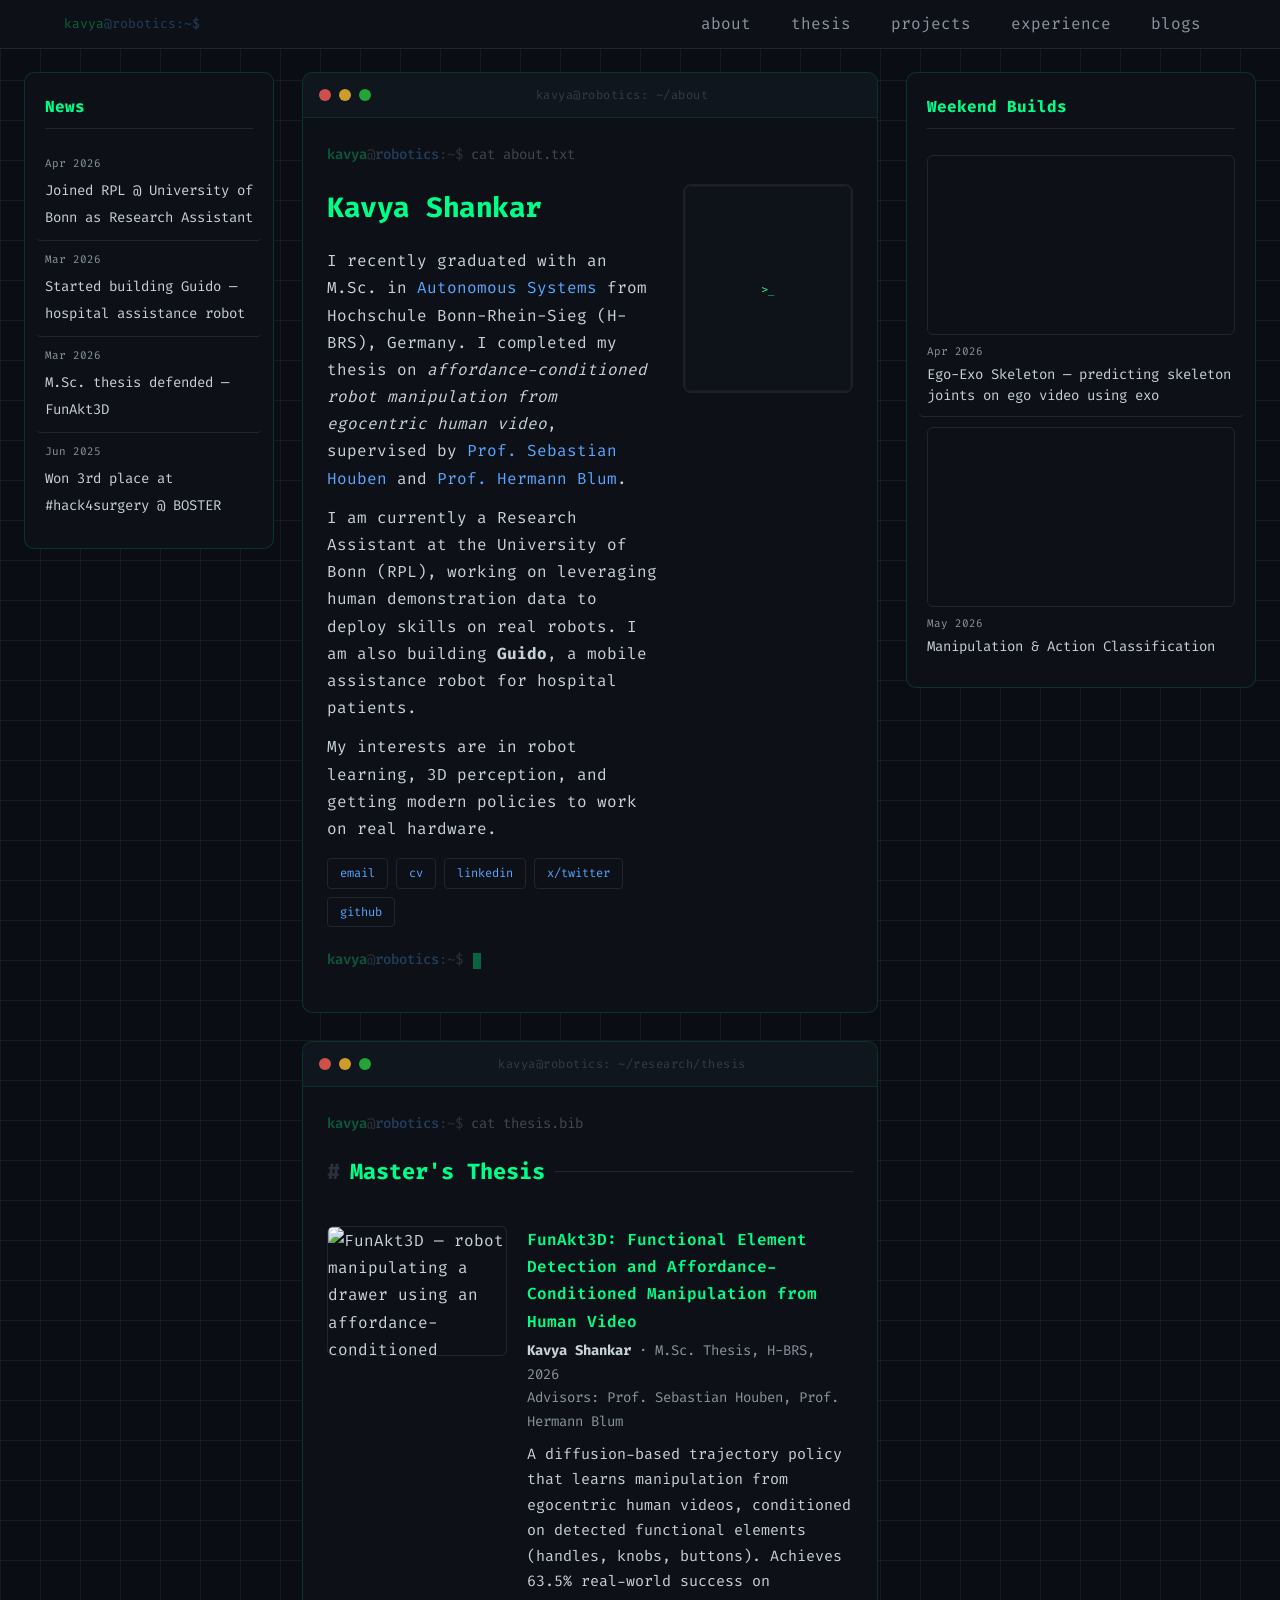
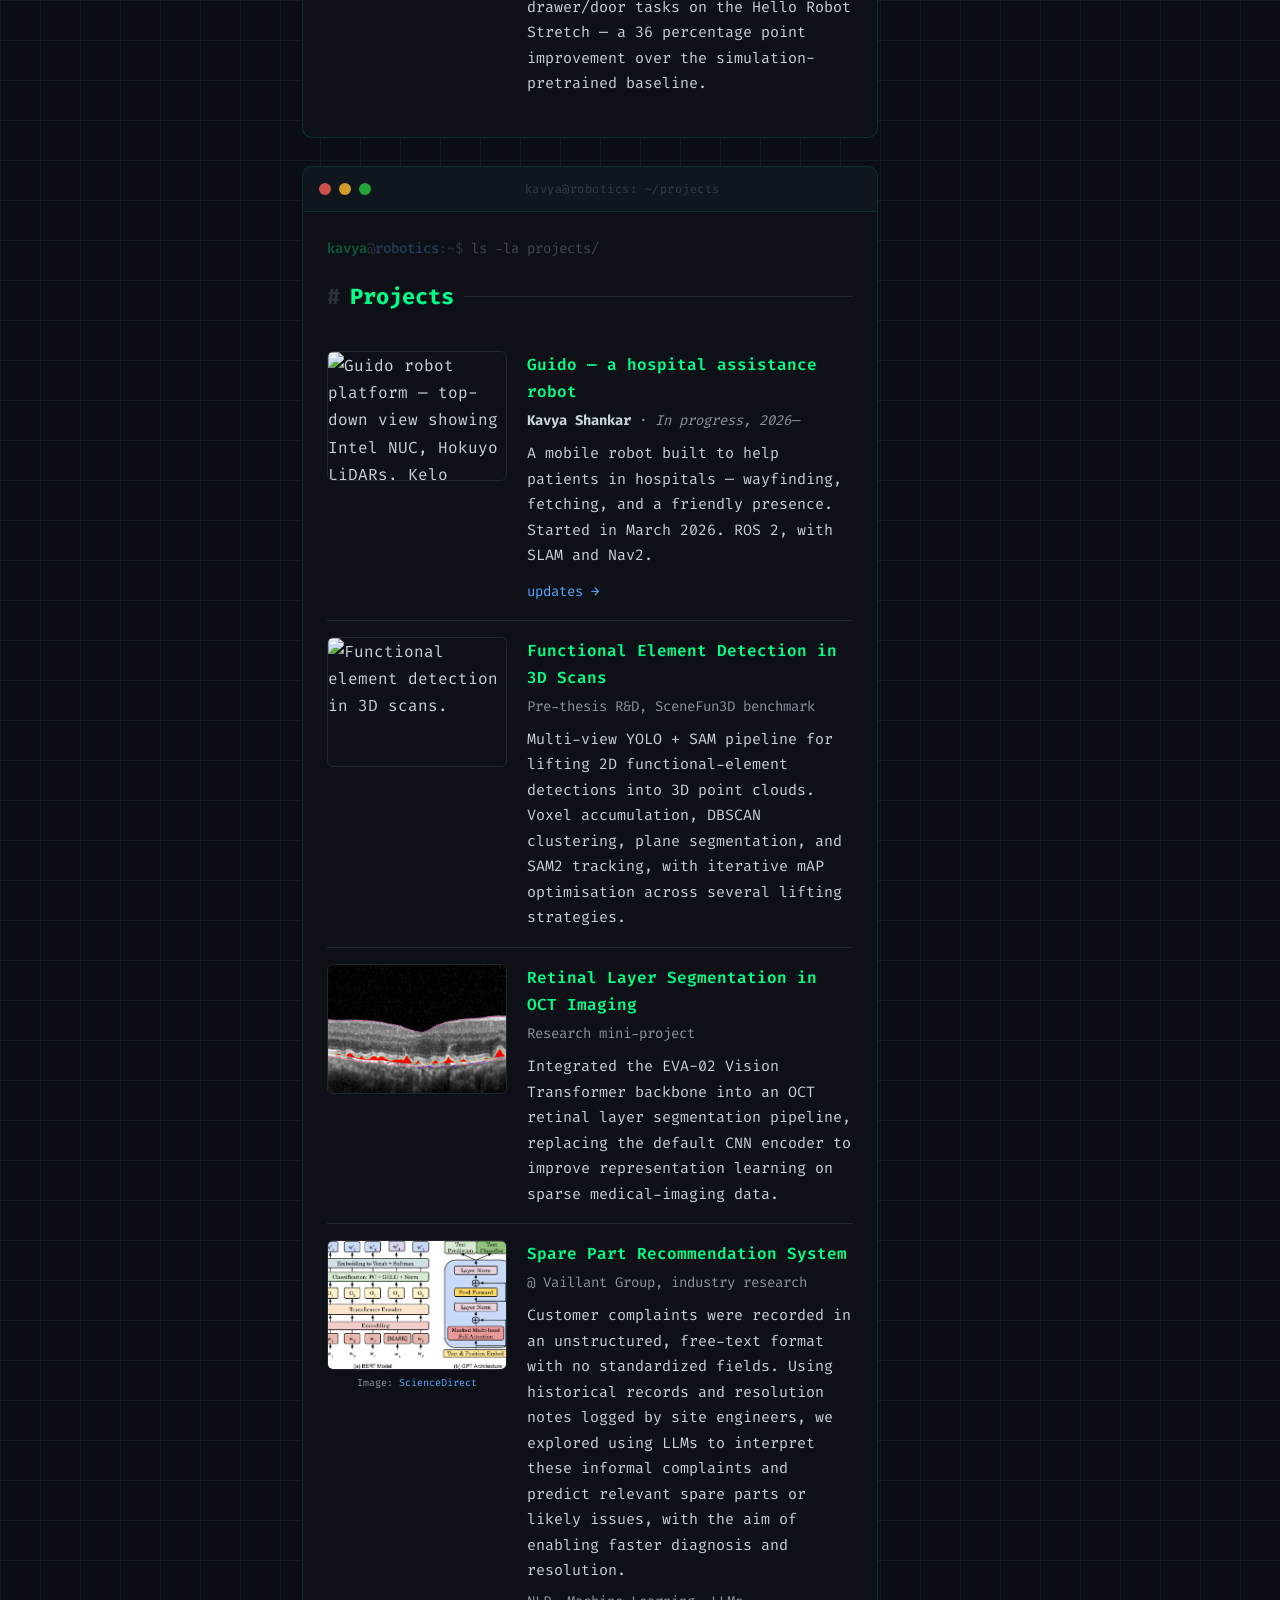
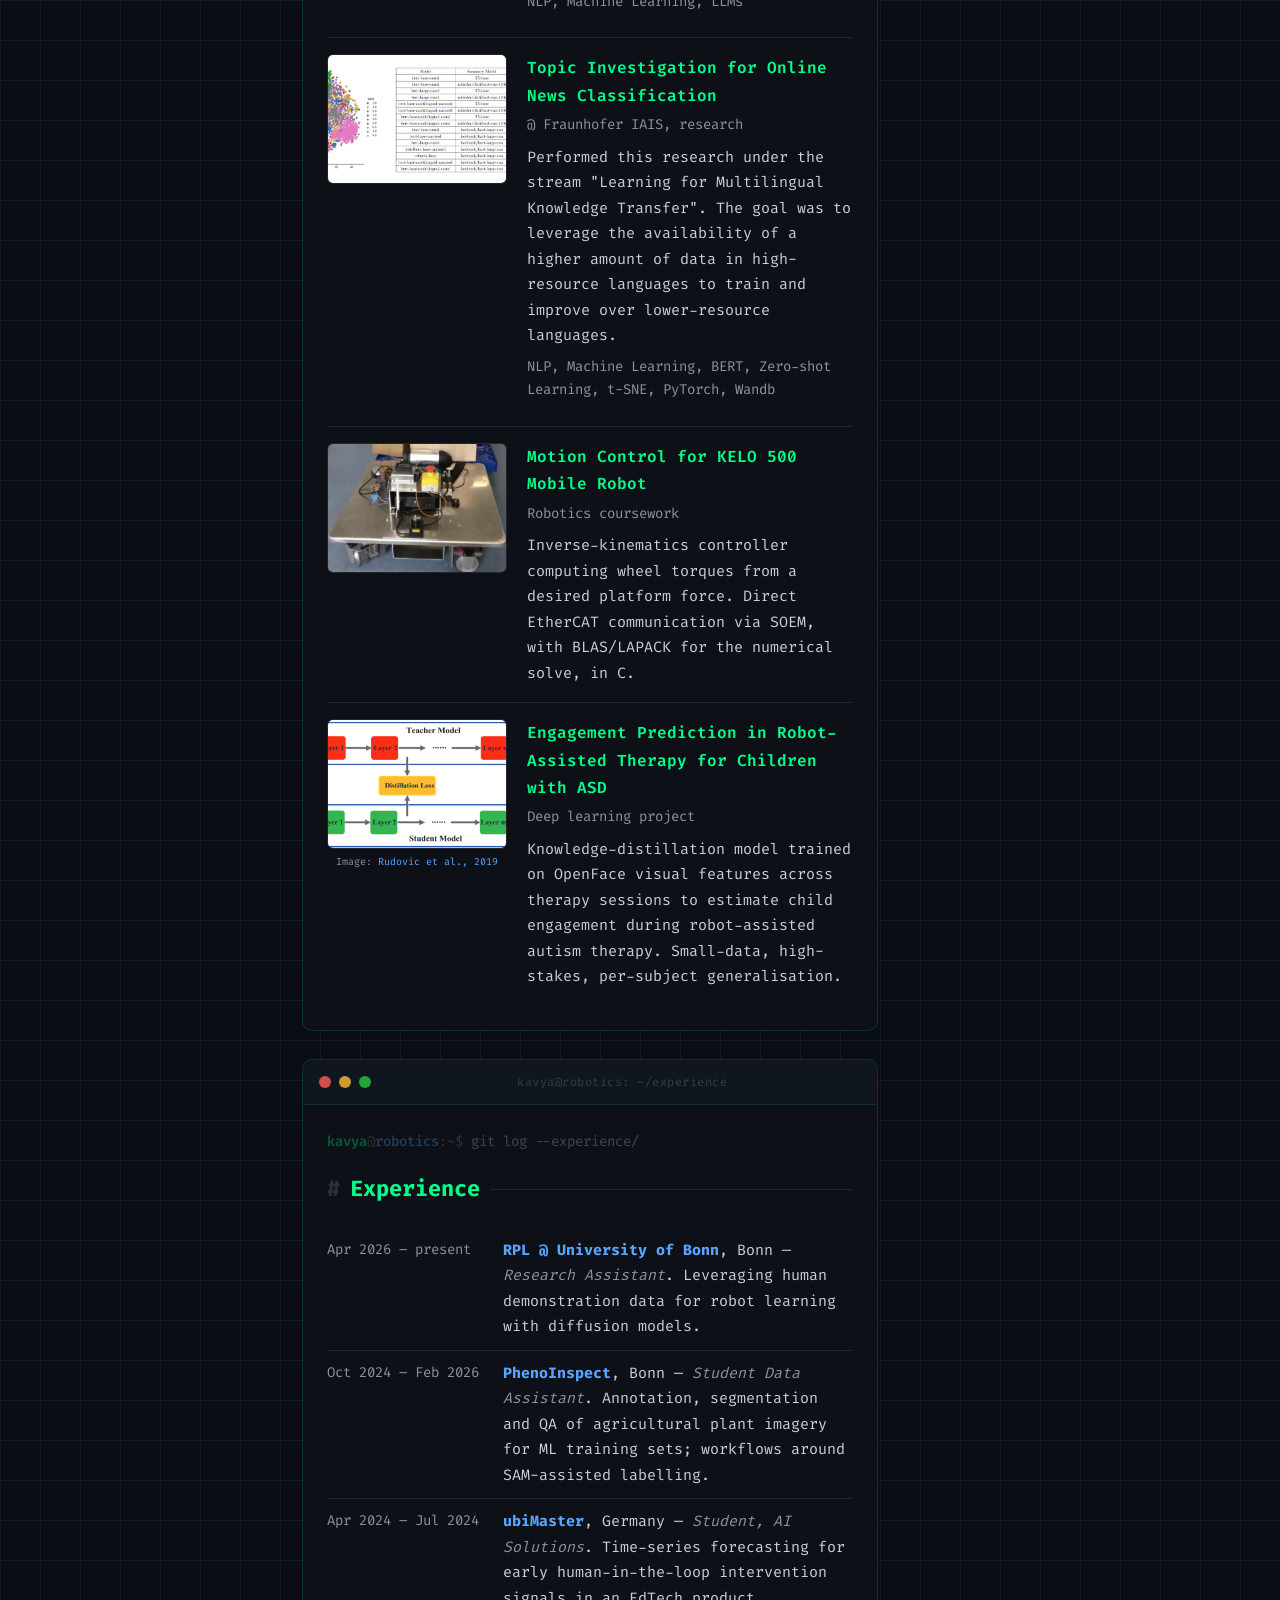
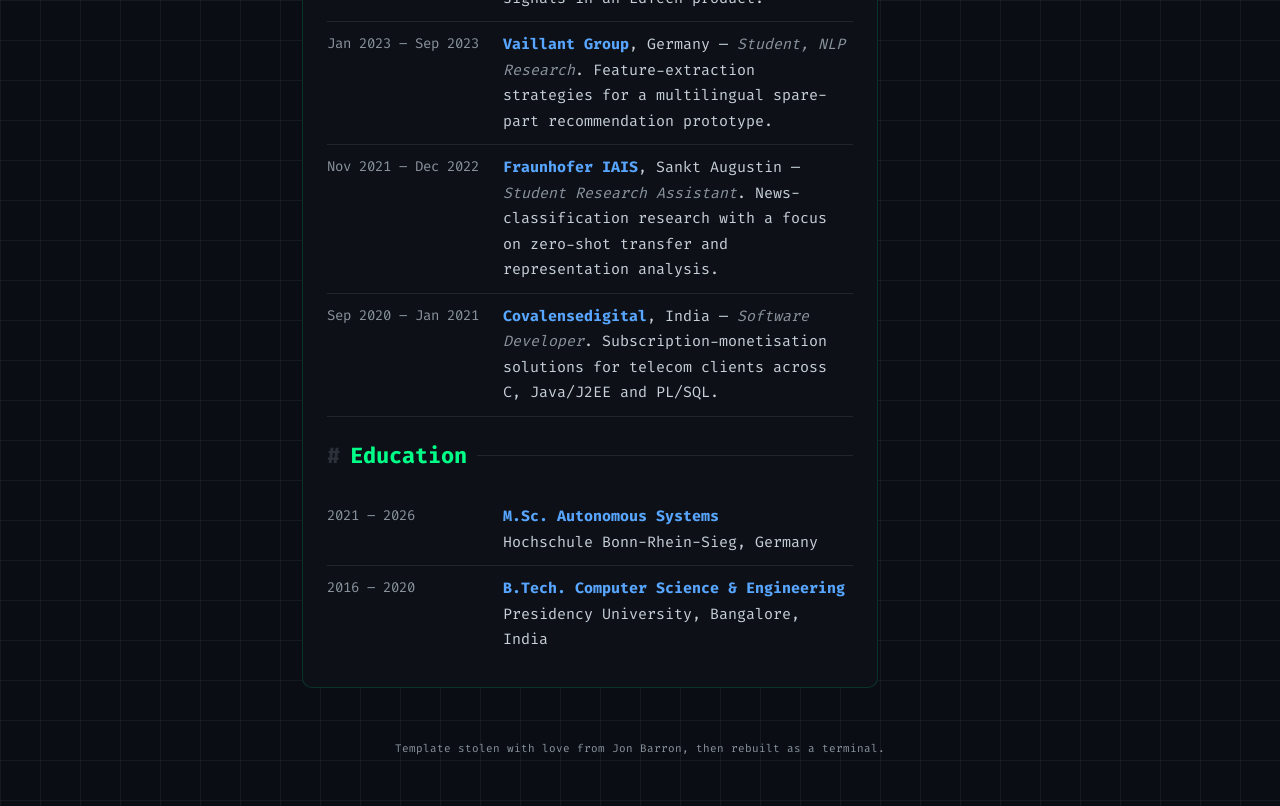
==== commit f5a8be19: "Add weekend builds with videos, news section, layout and UI improvements - Three-column layout: News" ====
--- a/index.html
+++ b/index.html
@@ -35,9 +35,32 @@
 </nav>
 
 <div class="container">
-<div class="page-layout">
-
-<!-- ── MAIN CONTENT (left) ── -->
+<div class="page-layout three-col" id="extras">
+
+<!-- ── NEWS SIDEBAR (left) ── -->
+<aside class="sidebar-left">
+  <div class="col-panel">
+    <div class="col-heading">News</div>
+    <a href="news/joined-rpl.html" class="col-item">
+      <span class="col-date">Apr 2026</span>
+      <span class="col-label">Joined RPL @ University of Bonn as Research Assistant</span>
+    </a>
+    <a href="news/guido-started.html" class="col-item">
+      <span class="col-date">Mar 2026</span>
+      <span class="col-label">Started building Guido &mdash; hospital assistance robot</span>
+    </a>
+    <a href="news/thesis-defended.html" class="col-item">
+      <span class="col-date">Mar 2026</span>
+      <span class="col-label">M.Sc. thesis defended &mdash; FunAkt3D</span>
+    </a>
+    <a href="news/hack4surgery.html" class="col-item">
+      <span class="col-date">Jun 2025</span>
+      <span class="col-label">Won 3rd place at #hack4surgery @ BOSTER</span>
+    </a>
+  </div>
+</aside>
+
+<!-- ── MAIN CONTENT (center) ── -->
 <div class="main-content">
 
 <!-- ============== HERO / ABOUT ============== -->
@@ -90,11 +113,41 @@
     </div>
 
     <div class="prompt" style="margin-top: 20px;">
-      <span class="user">kavya</span><span class="sep">@</span><span class="path">robotics</span><span class="sep">:~$ </span><span class="cursor"></span>
+      <span class="user">kavya</span><span class="sep">@</span><span class="path">robotics</span><span class="sep">:~$ </span><span id="fake-input"></span><span class="cursor"></span>
+    </div>
+    <div id="away-msg" style="display:none;margin-top:12px;padding:12px 16px;background:var(--bg-card);border:1px solid var(--green-muted);border-radius:6px;color:var(--text);font-size:14px;">
+      Hey, I'm currently away. Please <a href="mailto:kkavyashankar0009@gmail.com">mail</a> or <a href="https://x.com/kavya_shankar__">DM on Twitter</a>!
     </div>
   </div>
 </div>
 </section>
+
+<script>
+(function() {
+  var typed = '';
+  var display = document.getElementById('fake-input');
+  var msg = document.getElementById('away-msg');
+
+  document.addEventListener('keydown', function(e) {
+    if (msg.style.display === 'block') return;
+    if (e.target.tagName === 'INPUT' || e.target.tagName === 'TEXTAREA') return;
+
+    if (e.key === 'Enter' && typed.length > 0) {
+      msg.style.display = 'block';
+      return;
+    }
+    if (e.key === 'Backspace') {
+      typed = typed.slice(0, -1);
+      display.textContent = typed;
+      return;
+    }
+    if (e.key.length === 1) {
+      typed += e.key;
+      display.textContent = typed;
+    }
+  });
+})();
+</script>
 
 
 <!-- ============== MASTER'S THESIS ============== -->
@@ -381,37 +434,21 @@
 
 </div><!-- /.main-content -->
 
-<!-- ── SIDEBAR (right) ── -->
-<aside class="sidebar" id="extras">
-
-  <!-- ── Weekend Builds ── -->
+<!-- ── WEEKEND BUILDS SIDEBAR (right) ── -->
+<aside class="sidebar-right">
   <div class="col-panel">
-    <div class="col-heading">Weekend Builds</div>
-    <a href="weekend/template-project.html" class="col-item">
+    <a href="weekend-builds.html" class="col-heading" style="display:block;text-decoration:none;color:var(--green);">Weekend Builds</a>
+    <a href="weekend/ego-exo-skeleton.html" class="col-item col-item-weekend">
+      <video src="assets/images/egoexoskeleton.mp4" class="col-thumb" muted autoplay loop playsinline></video>
+      <span class="col-date">Apr 2026</span>
+      <span class="col-label">Ego-Exo Skeleton &mdash; predicting skeleton joints on ego video using exo</span>
+    </a>
+    <a href="weekend/loc-manipulation.html" class="col-item col-item-weekend">
+      <video src="assets/images/manipulation1.mp4" class="col-thumb" muted autoplay loop playsinline></video>
       <span class="col-date">May 2026</span>
-      <span class="col-label">Template project &mdash; placeholder for your first weekend build</span>
-    </a>
-    <!-- add more weekend builds here -->
-  </div>
-
-  <!-- ── News ── -->
-  <div class="col-panel">
-    <div class="col-heading">News</div>
-    <a href="news/joined-rpl.html" class="col-item">
-      <span class="col-date">Apr 2026</span>
-      <span class="col-label">Joined RPL @ University of Bonn as Research Assistant</span>
-    </a>
-    <a href="news/thesis-defended.html" class="col-item">
-      <span class="col-date">Mar 2026</span>
-      <span class="col-label">M.Sc. thesis defended &mdash; FunAkt3D</span>
-    </a>
-    <a href="news/guido-started.html" class="col-item">
-      <span class="col-date">Mar 2026</span>
-      <span class="col-label">Started building Guido &mdash; hospital assistance robot</span>
-    </a>
-    <!-- add more news items here -->
-  </div>
-
+      <span class="col-label">Manipulation &amp; Action Classification</span>
+    </a>
+  </div>
 </aside>
 
 </div><!-- /.page-layout -->
--- a/assets/style.css
+++ b/assets/style.css
@@ -31,7 +31,7 @@
 
 body {
   font-family: var(--font-mono);
-  font-size: 14px;
+  font-size: 16px;
   line-height: 1.7;
   color: var(--text);
   background: var(--bg);
@@ -91,17 +91,17 @@
 
 .navbar-links {
   display: flex;
-  gap: 6px;
+  gap: 10px;
   flex-wrap: wrap;
   justify-content: flex-end;
 }
 
 .navbar-links a {
   font-family: var(--font-mono);
-  font-size: 12px;
+  font-size: 16px;
   color: var(--text-dim);
   text-decoration: none;
-  padding: 4px 10px;
+  padding: 6px 14px;
   border-radius: 4px;
   transition: all 0.2s;
   border: 1px solid transparent;
@@ -115,7 +115,7 @@
 
 /* ── LAYOUT ── */
 .container {
-  max-width: 1200px;
+  max-width: 1600px;
   margin: 0 auto;
   padding: 72px 24px 40px;
 }
@@ -124,11 +124,29 @@
   display: flex;
   gap: 28px;
   align-items: flex-start;
+}
+
+.page-layout.three-col {
+  justify-content: center;
 }
 
 .main-content {
   flex: 1;
   min-width: 0;
+}
+
+.sidebar-left {
+  width: 250px;
+  flex-shrink: 0;
+  position: sticky;
+  top: 68px;
+}
+
+.sidebar-right {
+  width: 350px;
+  flex-shrink: 0;
+  position: sticky;
+  top: 68px;
 }
 
 .sidebar {
@@ -274,18 +292,22 @@
   border-radius: 8px;
   border: 2px solid var(--border);
   filter: grayscale(20%) contrast(1.05);
-  transition: filter 0.3s, border-color 0.3s;
+  transition: filter 0.3s, border-color 0.3s, transform 0.3s;
+  cursor: pointer;
 }
 
 .hero-portrait img:hover {
   filter: grayscale(0%) contrast(1.1);
   border-color: var(--green-muted);
+  transform: scale(1.8);
+  z-index: 100;
+  position: relative;
 }
 
 /* ── SECTION HEADINGS ── */
 .section-heading {
   font-family: var(--font-mono);
-  font-size: 20px;
+  font-size: 22px;
   font-weight: 700;
   color: var(--green);
   margin-bottom: 20px;
@@ -364,14 +386,14 @@
 
 .item-title {
   font-family: var(--font-mono);
+  font-size: 16px;
+  font-weight: 600;
+  color: var(--green);
+  margin-bottom: 4px;
+}
+
+.item-meta {
   font-size: 14px;
-  font-weight: 600;
-  color: var(--green);
-  margin-bottom: 4px;
-}
-
-.item-meta {
-  font-size: 12px;
   color: var(--text-dim);
   margin-bottom: 8px;
 }
@@ -381,7 +403,7 @@
 }
 
 .item-content p {
-  font-size: 13px;
+  font-size: 15px;
   color: var(--text);
   margin-top: 6px;
 }
@@ -391,7 +413,7 @@
 }
 
 .item-links a {
-  font-size: 12px;
+  font-size: 14px;
   color: var(--blue);
   text-decoration: none;
   margin-right: 12px;
@@ -408,7 +430,7 @@
   gap: 16px;
   padding: 10px 0;
   border-bottom: 1px solid var(--border);
-  font-size: 13px;
+  font-size: 15px;
 }
 
 .exp-row:last-child { border-bottom: none; }
@@ -417,7 +439,7 @@
   color: var(--text-dim);
   flex-shrink: 0;
   width: 160px;
-  font-size: 12px;
+  font-size: 14px;
 }
 
 .exp-detail {
@@ -572,6 +594,12 @@
 
   .page-layout {
     flex-direction: column;
+  }
+
+  .sidebar-left,
+  .sidebar-right {
+    width: 100%;
+    position: static;
   }
 
   .sidebar {
@@ -644,9 +672,44 @@
 }
 
 .col-label {
-  font-size: 13px;
+  font-size: 14px;
   color: var(--text);
   transition: color 0.2s;
+  line-height: 1.5;
+}
+
+/* ── WEEKEND BUILD SIDEBAR THUMBNAIL ── */
+.col-item-weekend {
+  display: flex;
+  flex-direction: column;
+}
+
+.col-thumb {
+  width: 100%;
+  height: 180px;
+  object-fit: cover;
+  border-radius: 6px;
+  border: 1px solid var(--border);
+  margin-bottom: 8px;
+  transition: border-color 0.3s;
+}
+
+.col-item-weekend:hover .col-thumb {
+  border-color: var(--green-muted);
+}
+
+/* ── DETAIL PAGE HERO IMAGE / VIDEO ── */
+.detail-hero-img {
+  margin-bottom: 24px;
+}
+
+.detail-hero-img img,
+.detail-hero-img video {
+  width: 100%;
+  max-height: 400px;
+  object-fit: cover;
+  border-radius: 8px;
+  border: 1px solid var(--border);
 }
 
 /* ── DETAIL PAGE (news / weekend builds) ── */
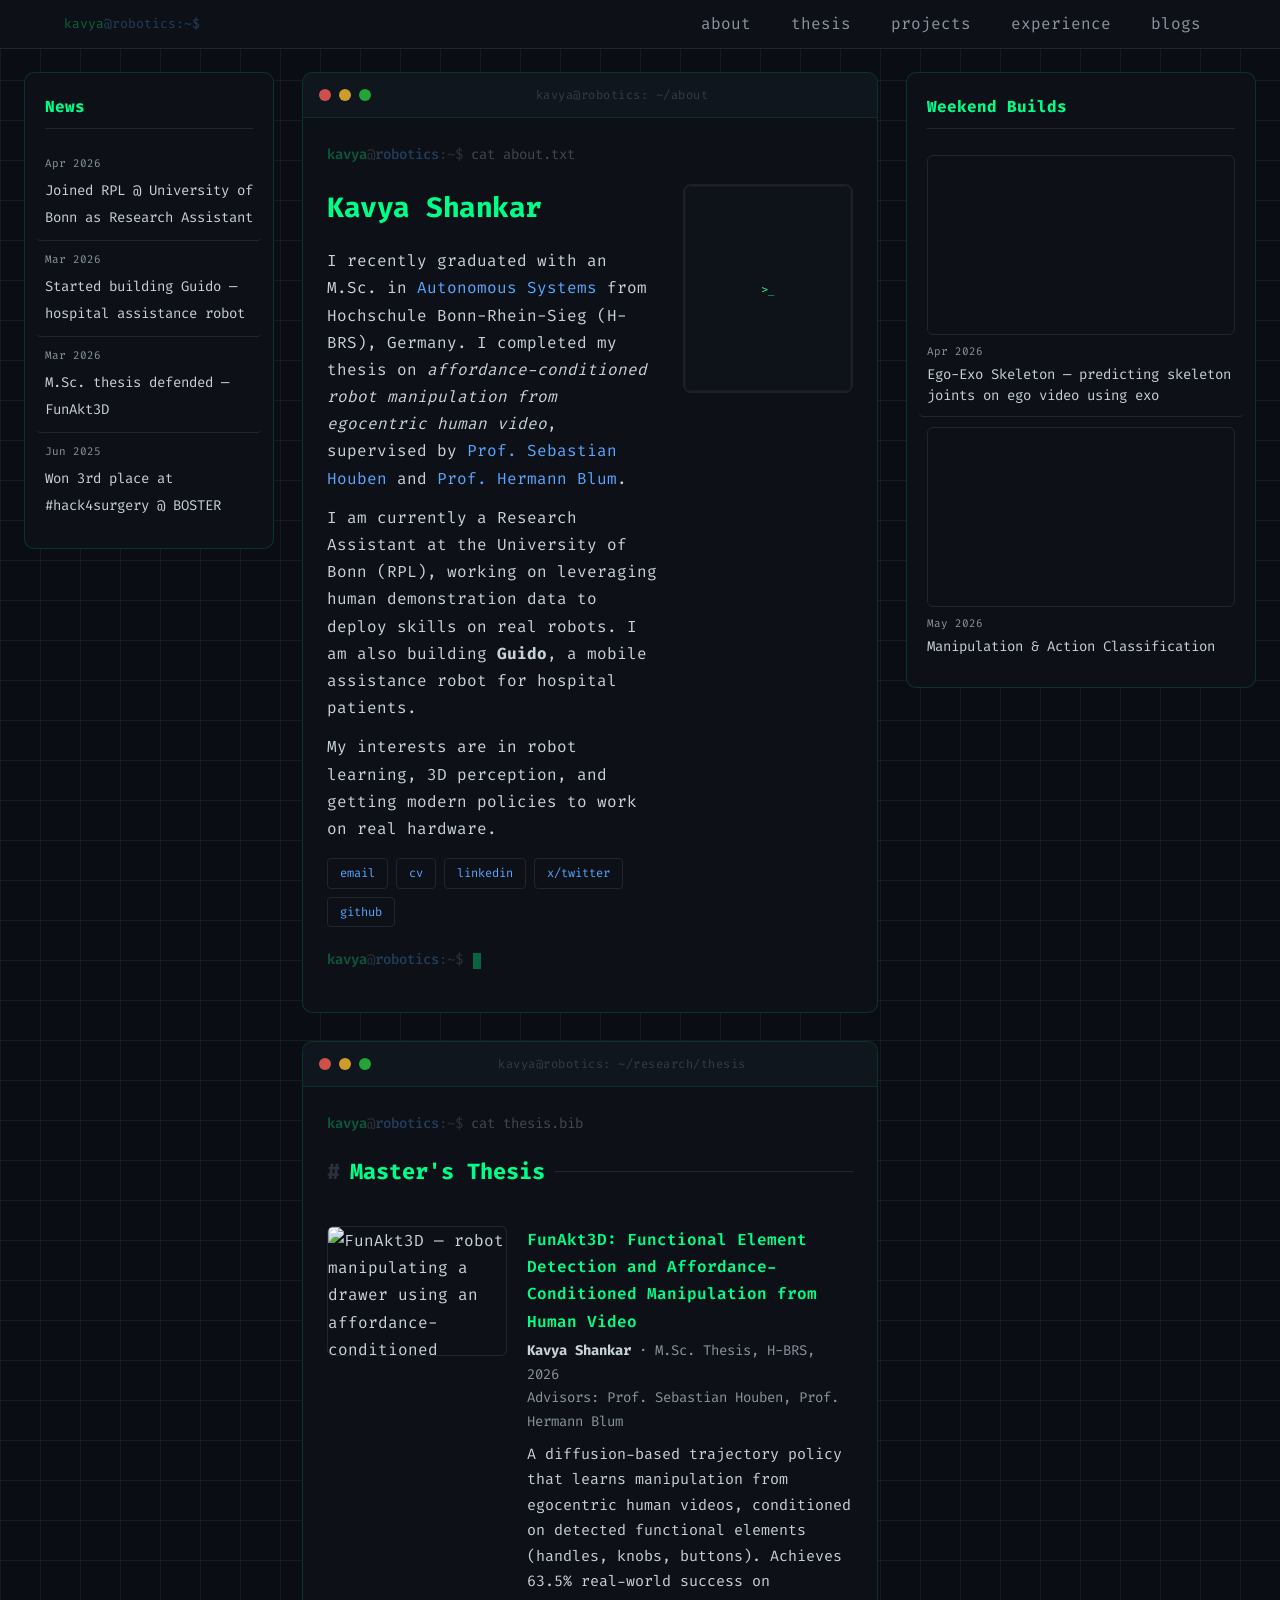
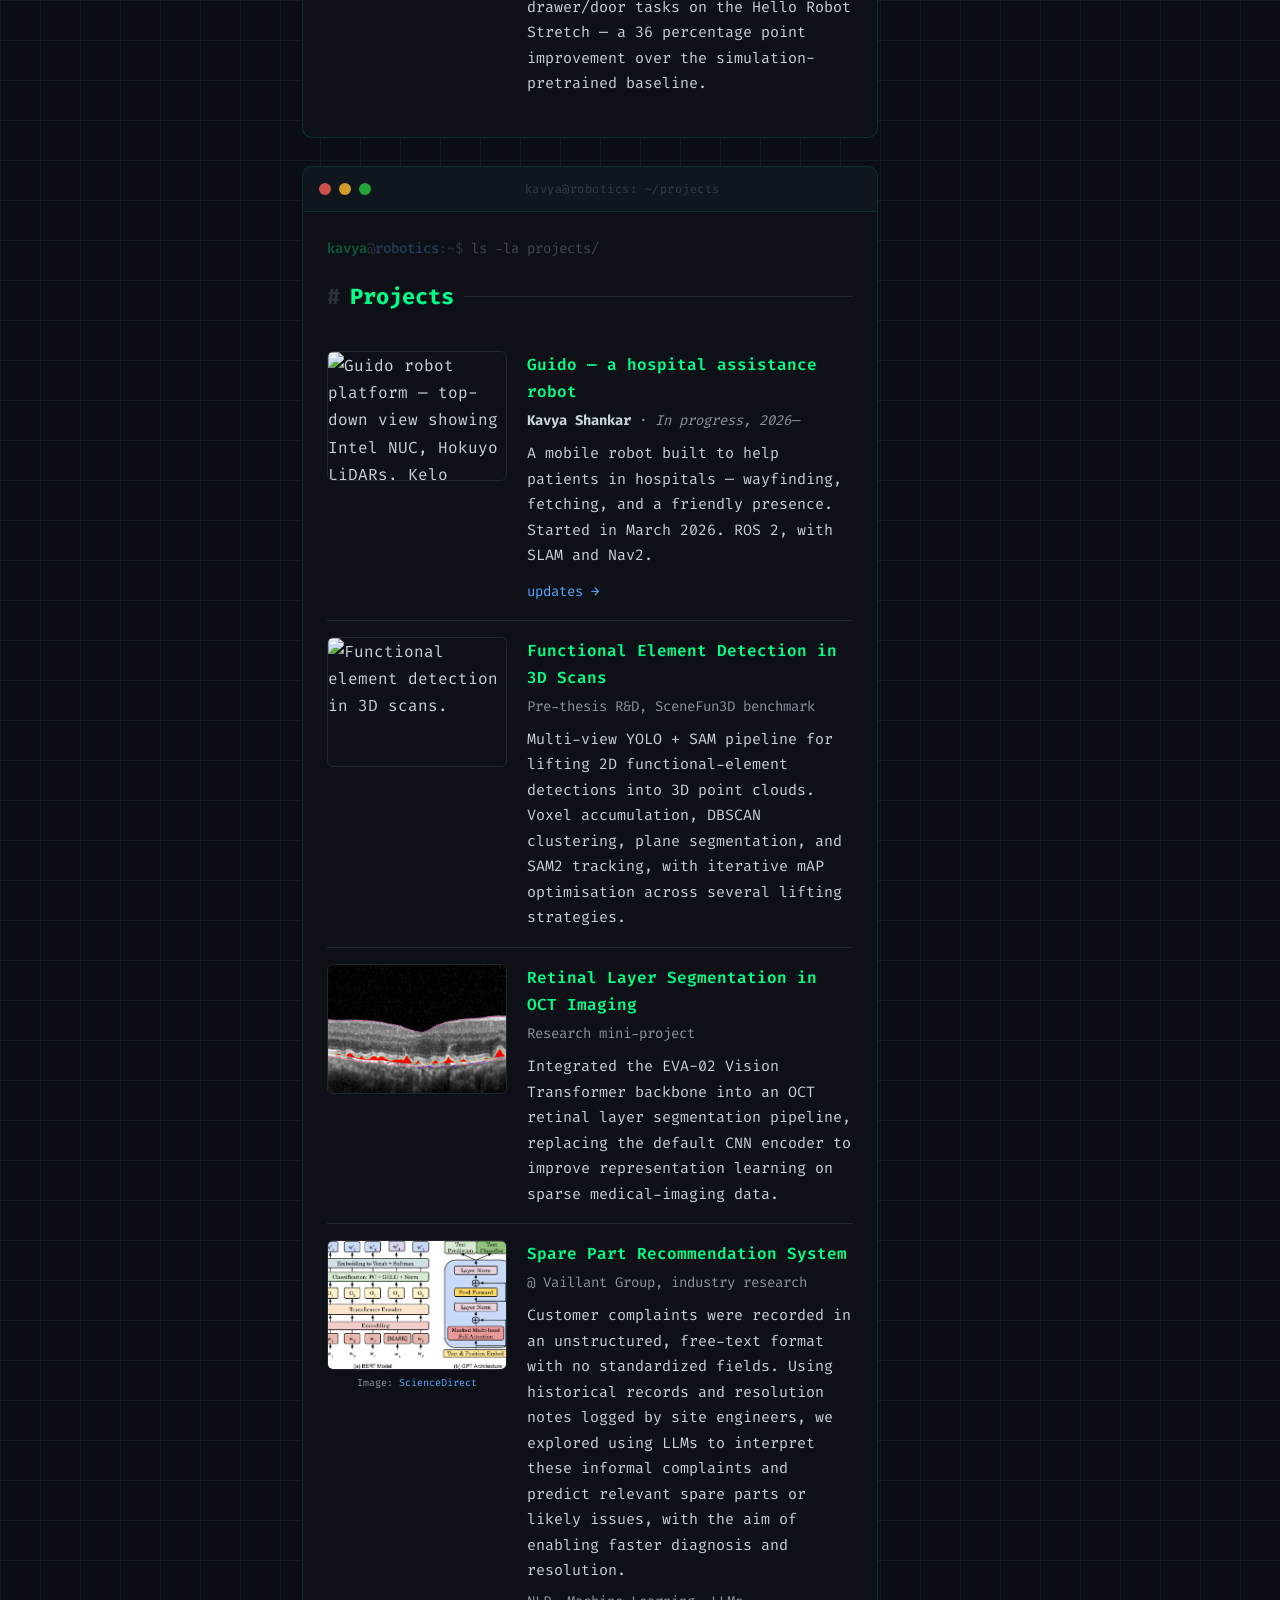
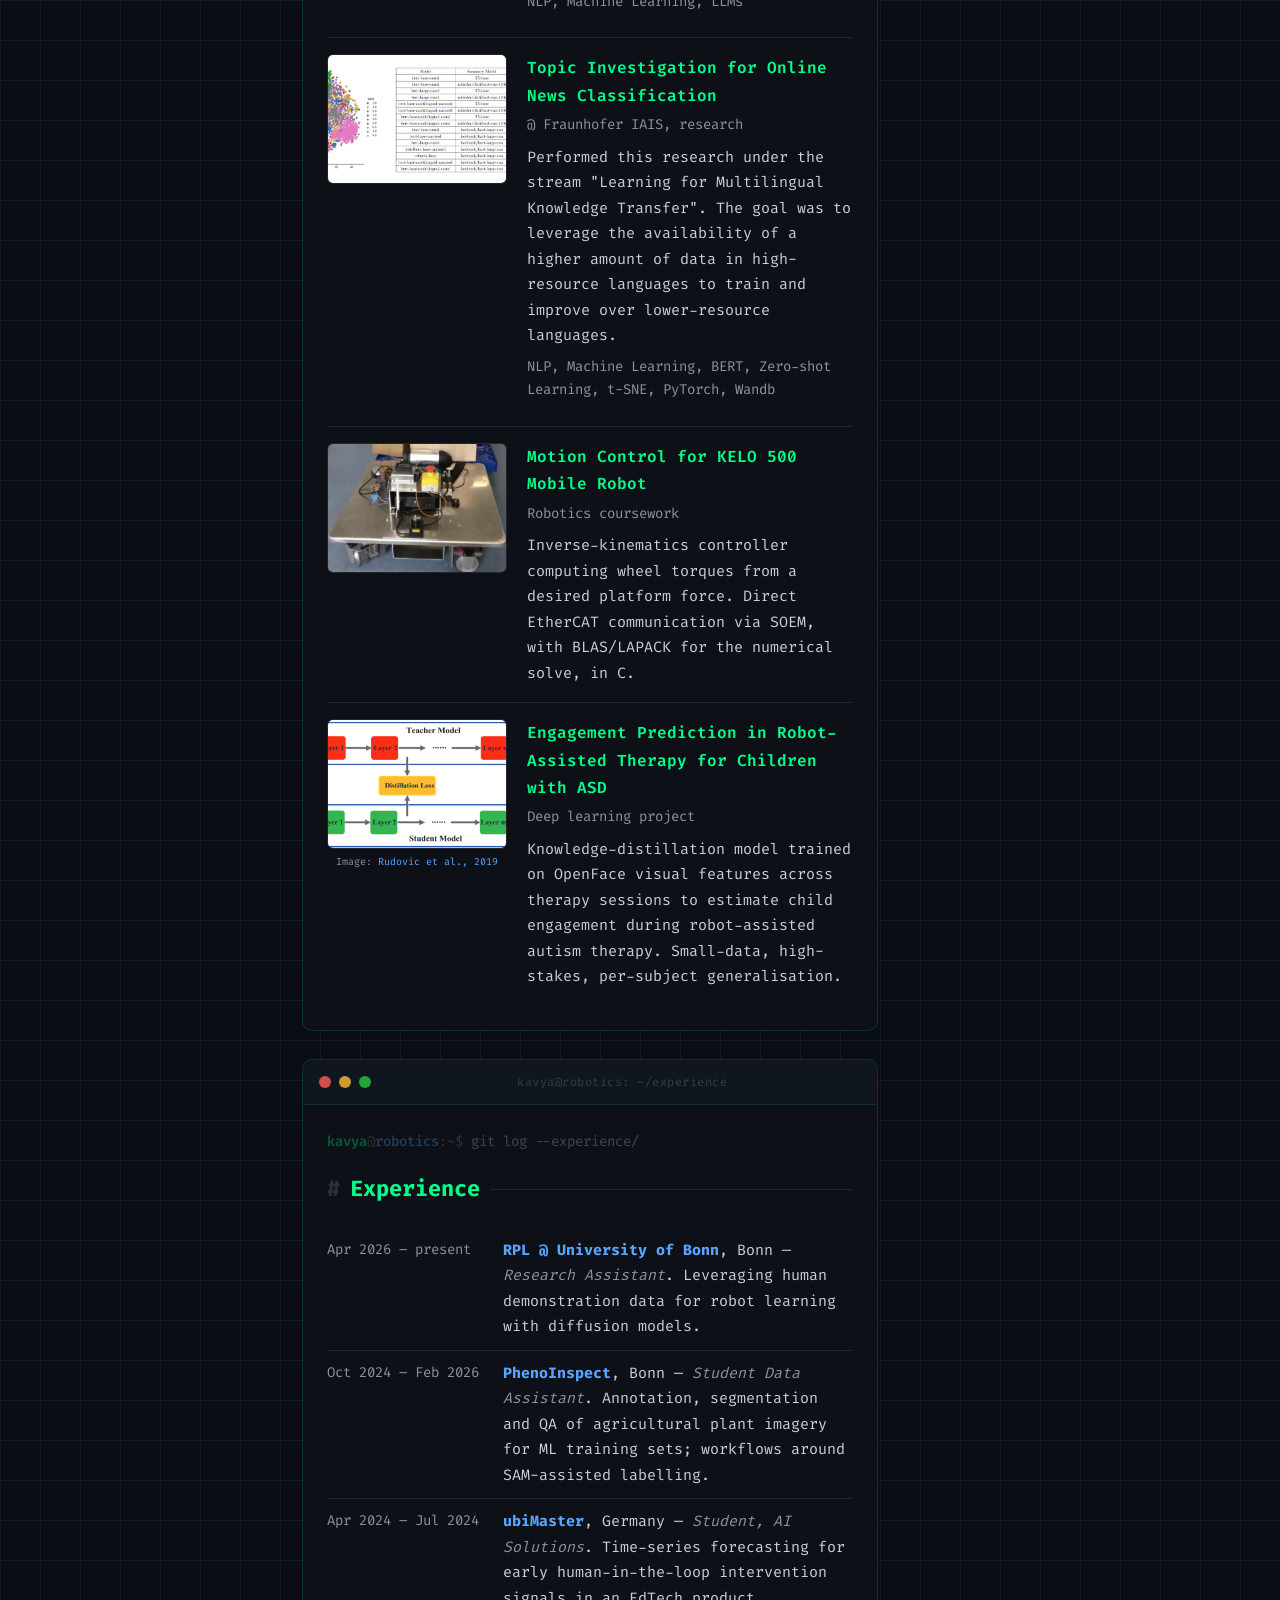
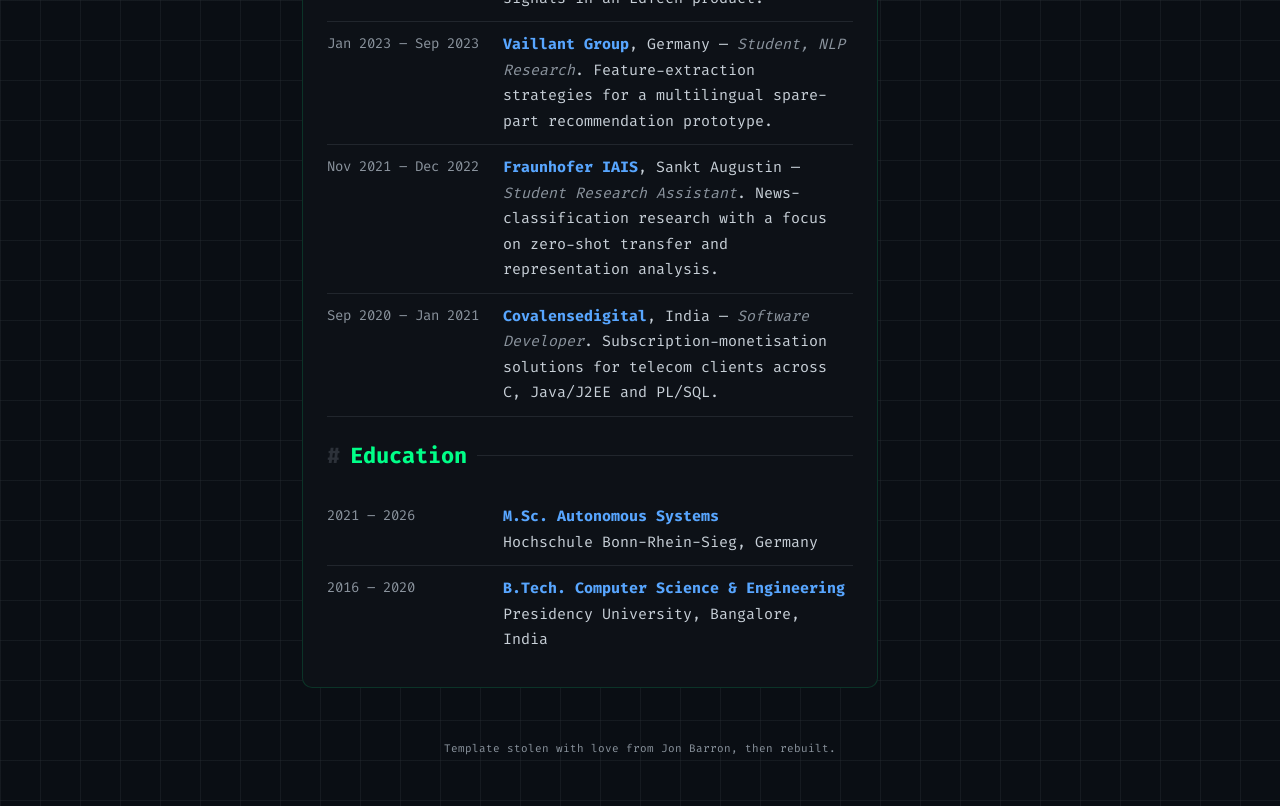
==== commit c36e63bb: "Remove 'as a terminal' from footer text" ====
--- a/index.html
+++ b/index.html
@@ -455,7 +455,7 @@
 
 <!-- ============== FOOTER ============== -->
 <footer class="footer">
-  <p>Template stolen with love from <a href="https://jonbarron.info/">Jon Barron</a>, then rebuilt as a terminal.</p>
+  <p>Template stolen with love from <a href="https://jonbarron.info/">Jon Barron</a>, then rebuilt.</p>
 </footer>
 
 </div><!-- /.container -->
--- a/assets/style.css
+++ b/assets/style.css
@@ -555,8 +555,9 @@
 /* ── MOBILE ── */
 @media (max-width: 700px) {
   .navbar-prompt { display: none; }
-  .navbar-inner { justify-content: center; }
-  .navbar-links { justify-content: center; }
+  .navbar-inner { justify-content: center; height: auto; padding: 8px 12px; }
+  .navbar-links { justify-content: center; gap: 4px; }
+  .navbar-links a { font-size: 13px; padding: 4px 8px; }
 
   .container { padding: 64px 12px 24px; }
 
@@ -600,6 +601,11 @@
   .sidebar-right {
     width: 100%;
     position: static;
+    order: 2;
+  }
+
+  .main-content {
+    order: 1;
   }
 
   .sidebar {
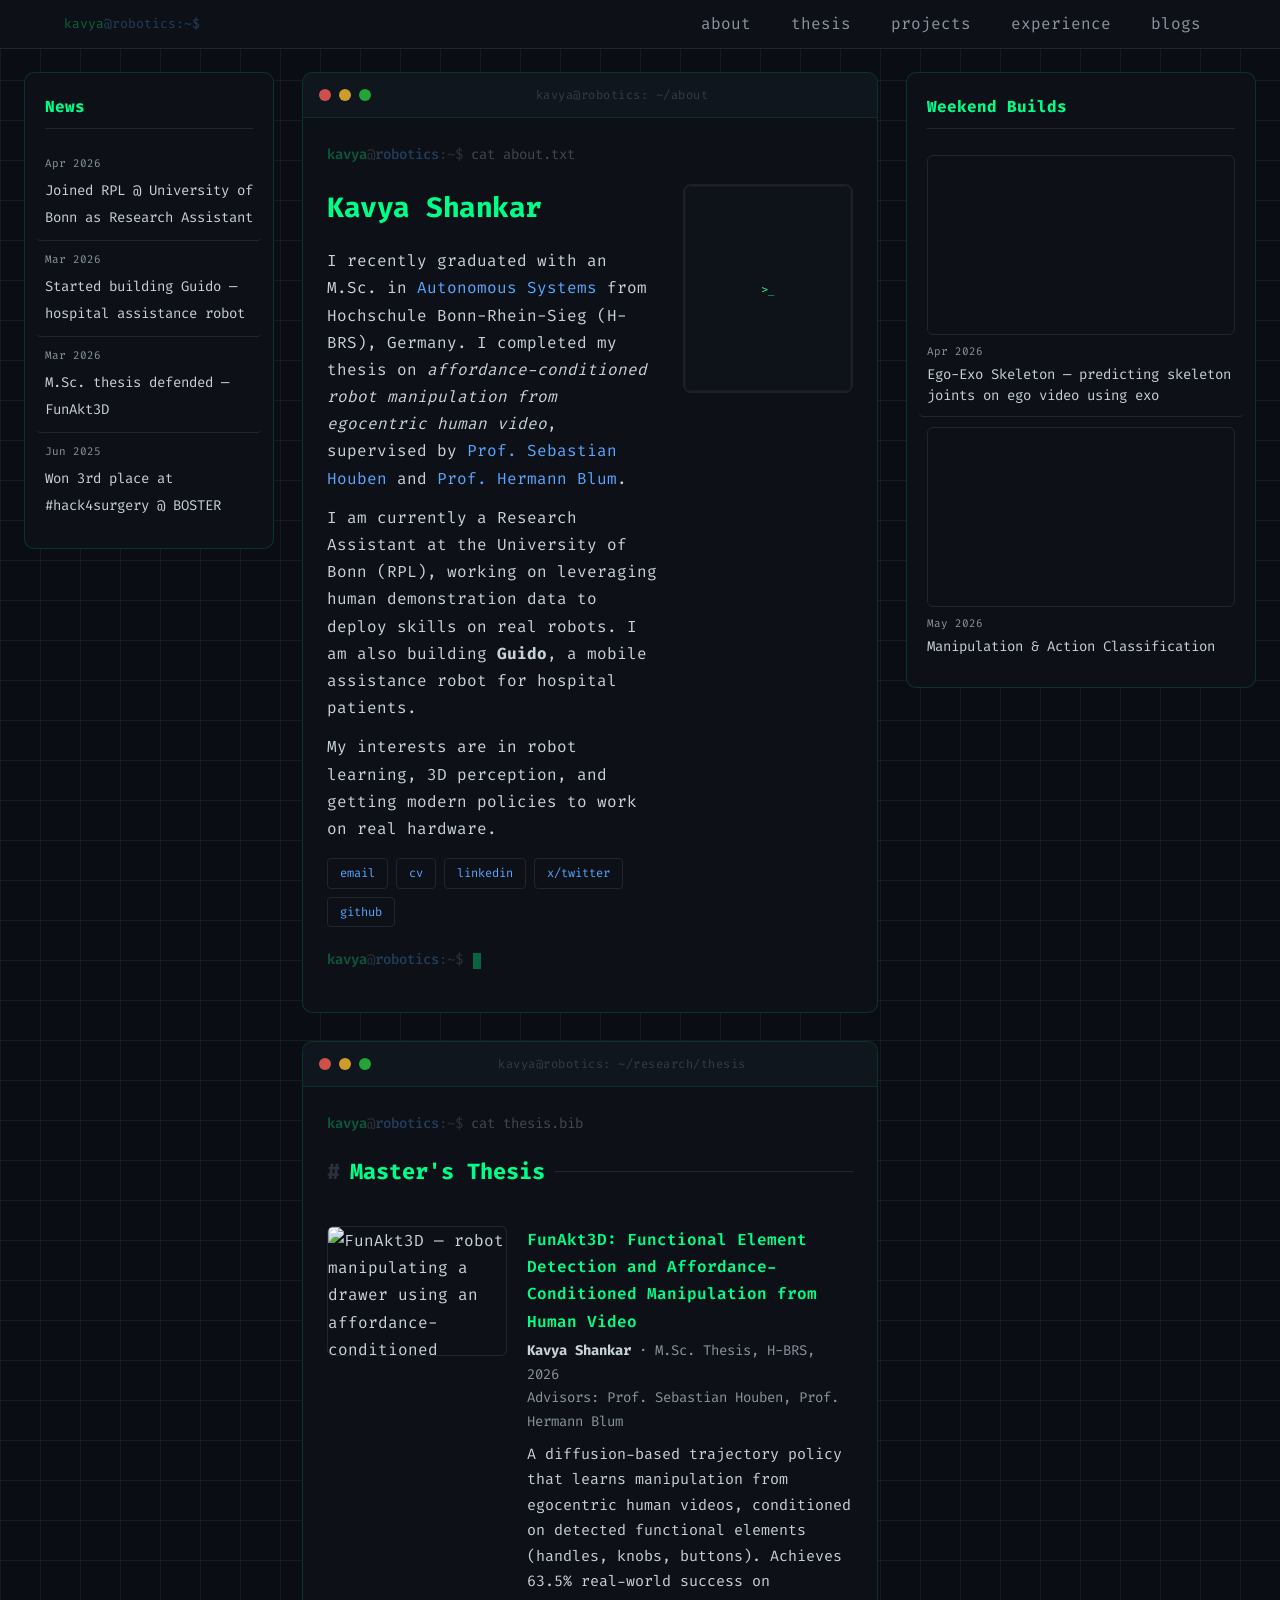
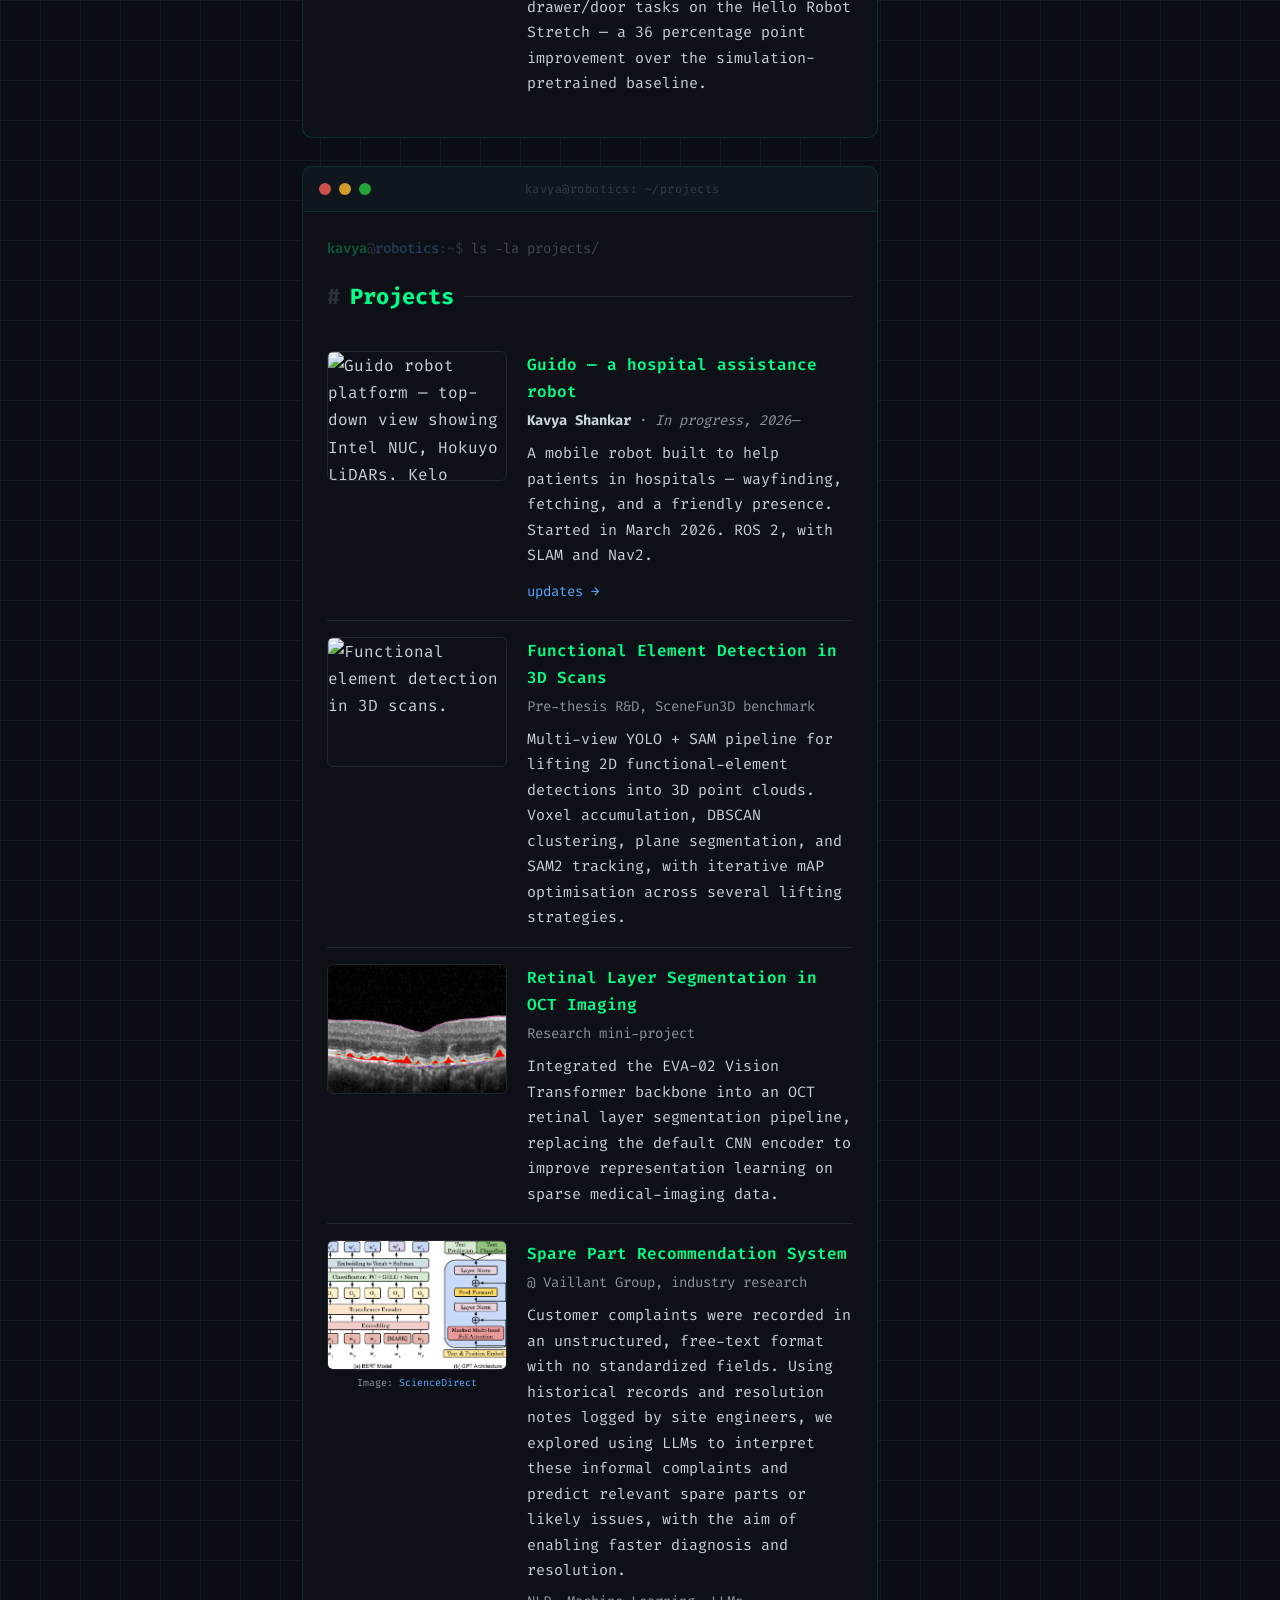
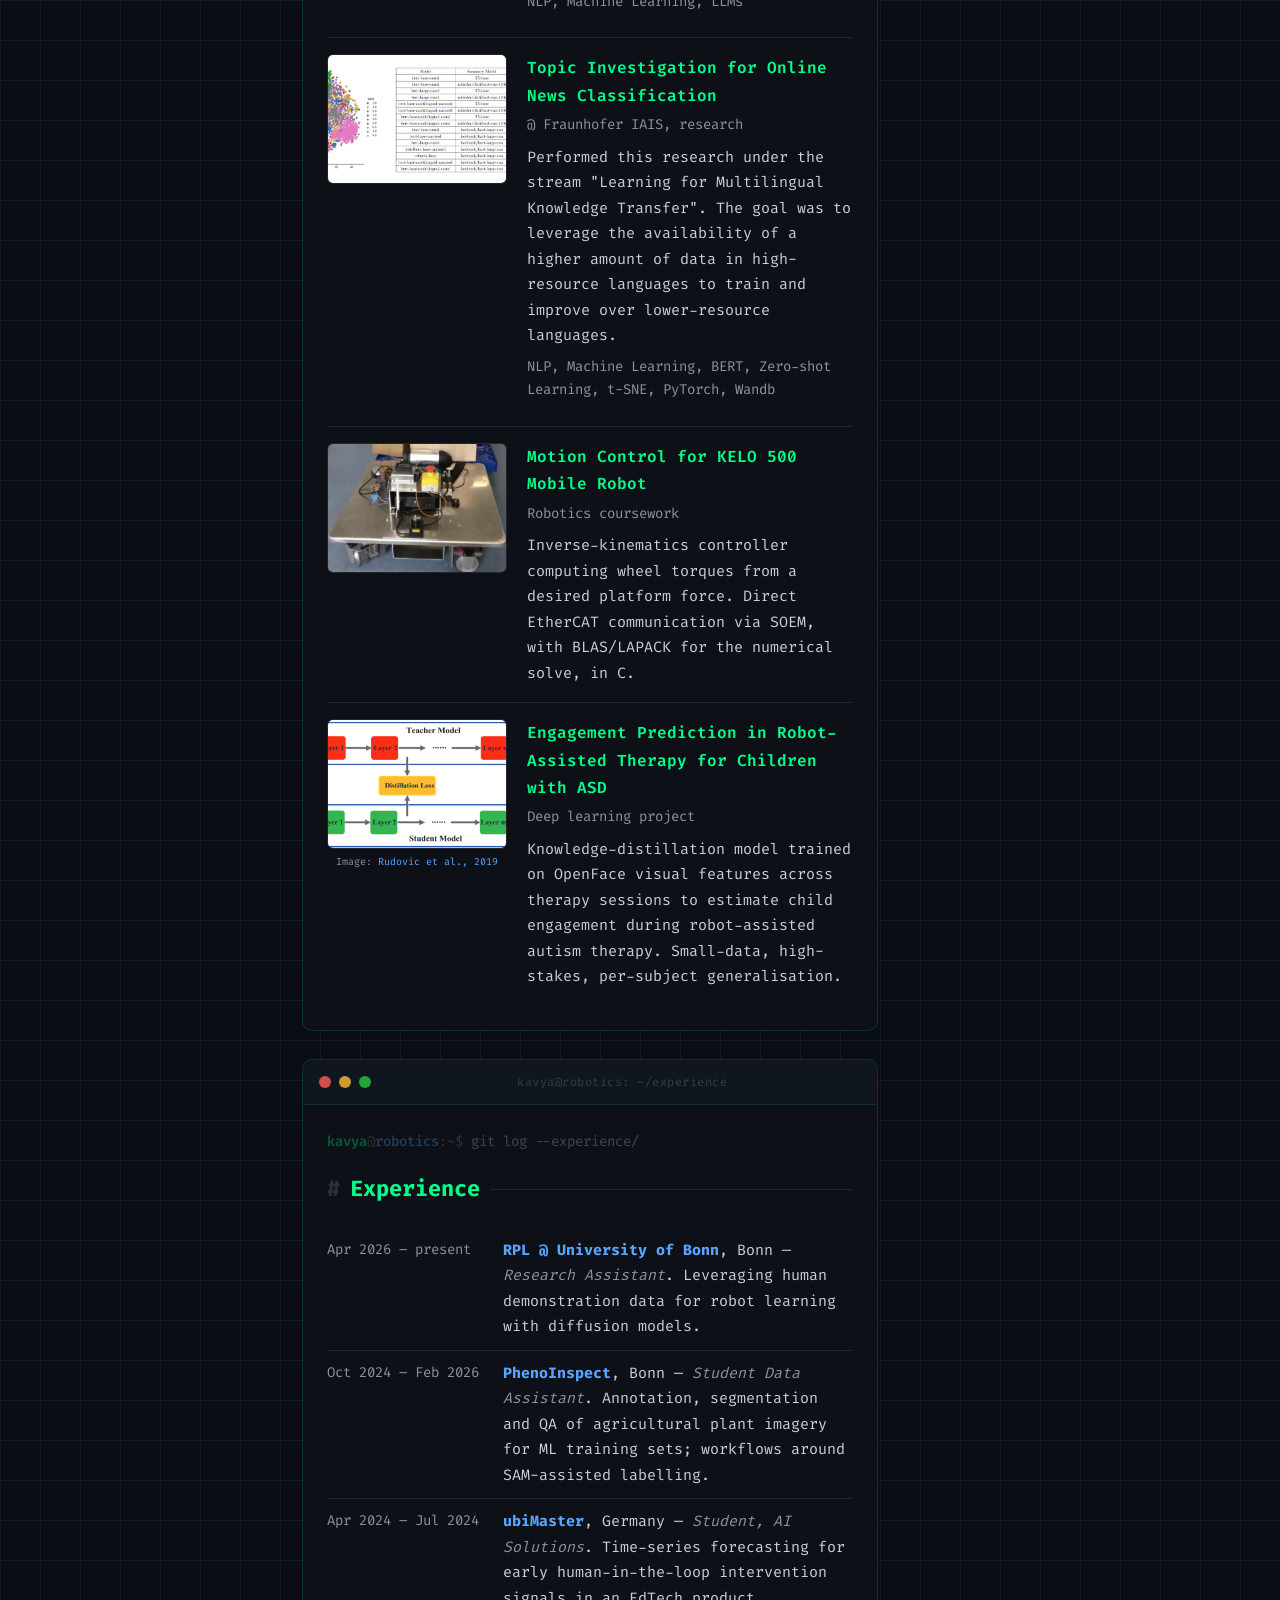
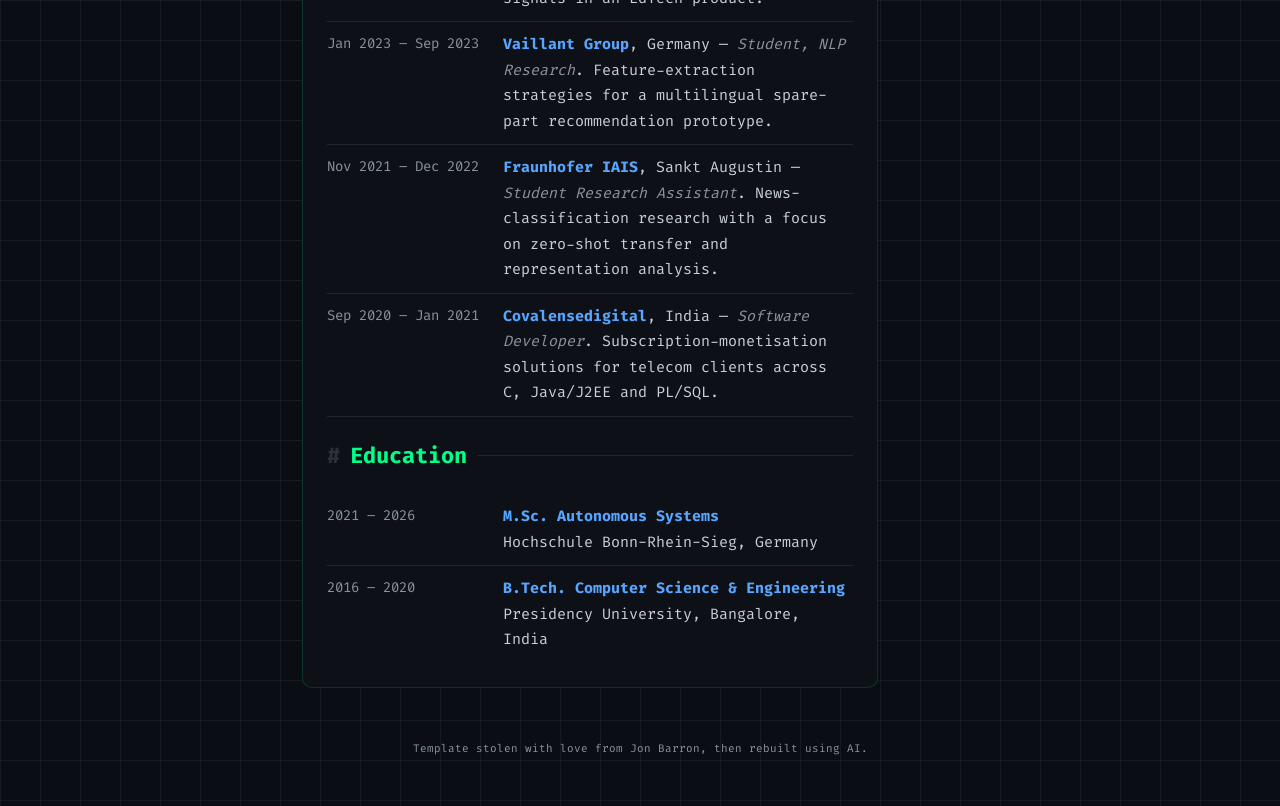
==== commit ac04a712: "Update footer text to mention AI" ====
--- a/index.html
+++ b/index.html
@@ -455,7 +455,7 @@
 
 <!-- ============== FOOTER ============== -->
 <footer class="footer">
-  <p>Template stolen with love from <a href="https://jonbarron.info/">Jon Barron</a>, then rebuilt.</p>
+  <p>Template stolen with love from <a href="https://jonbarron.info/">Jon Barron</a>, then rebuilt using AI.</p>
 </footer>
 
 </div><!-- /.container -->
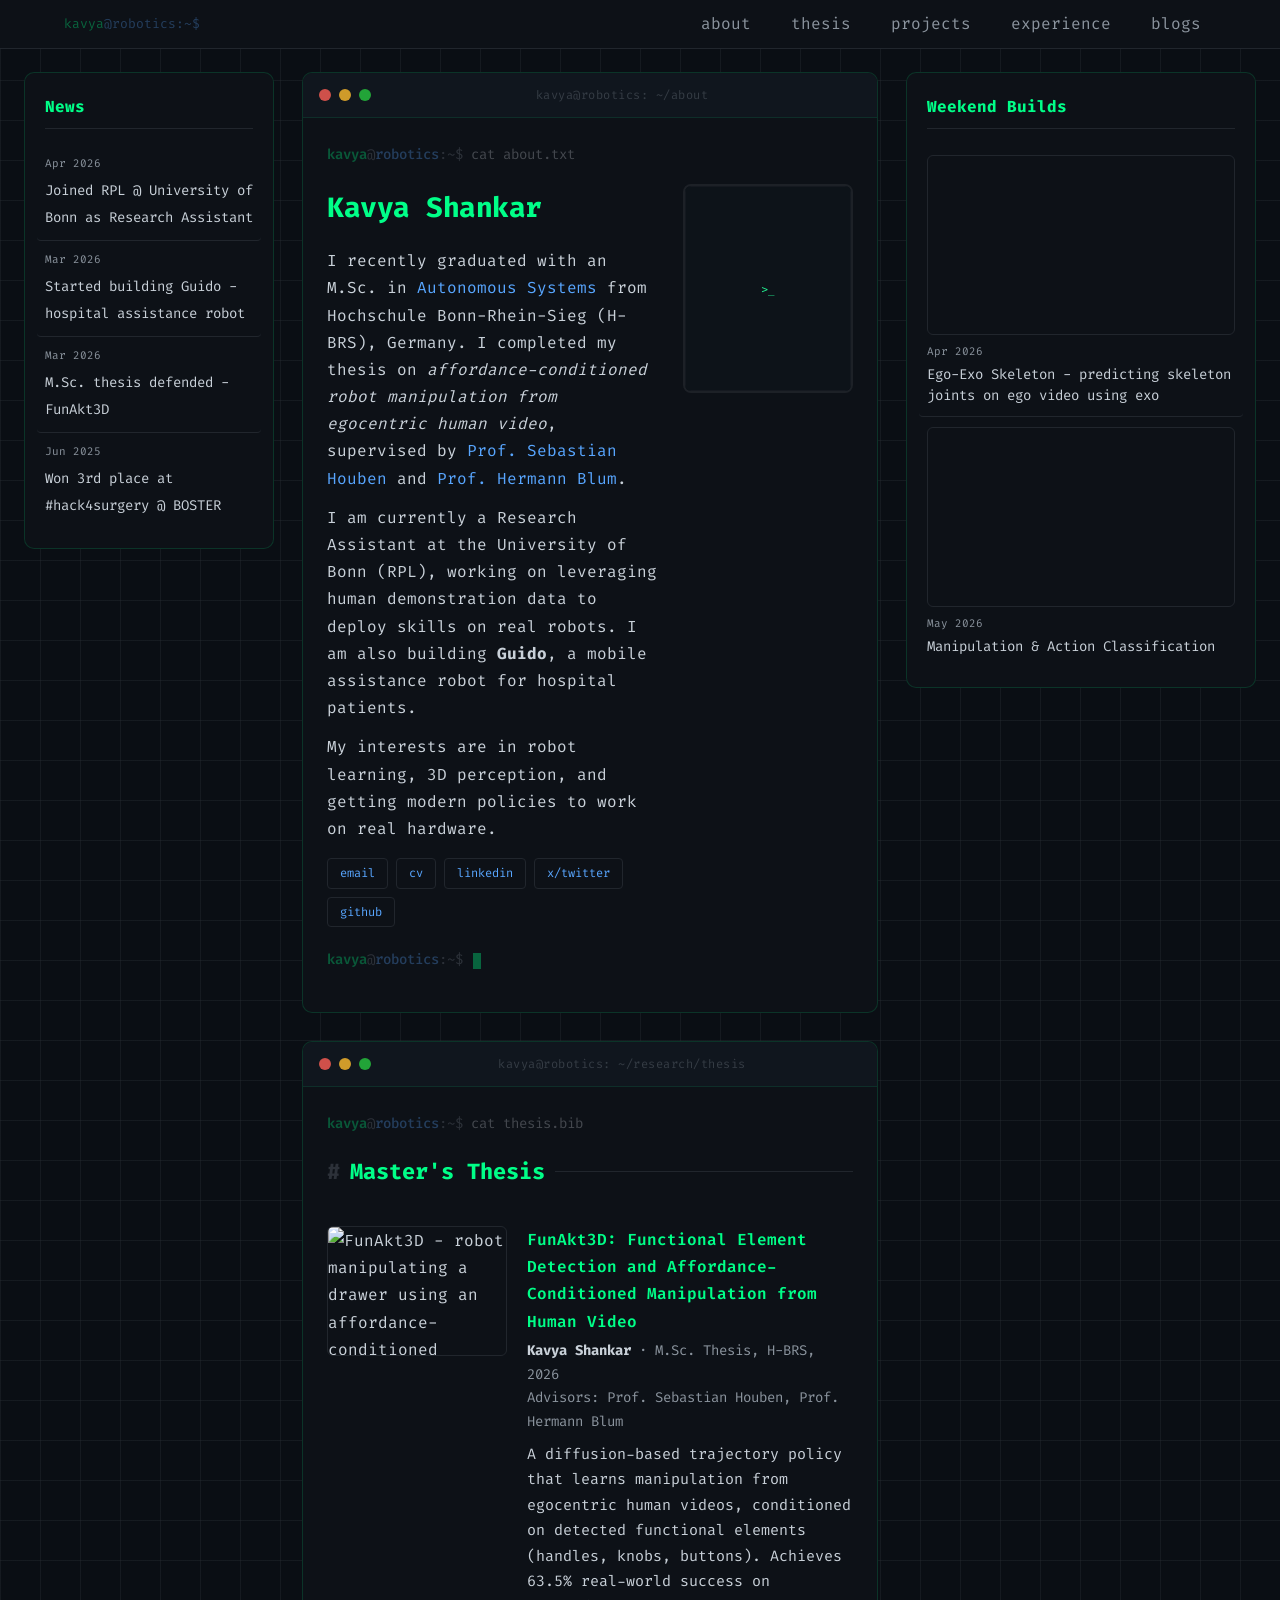
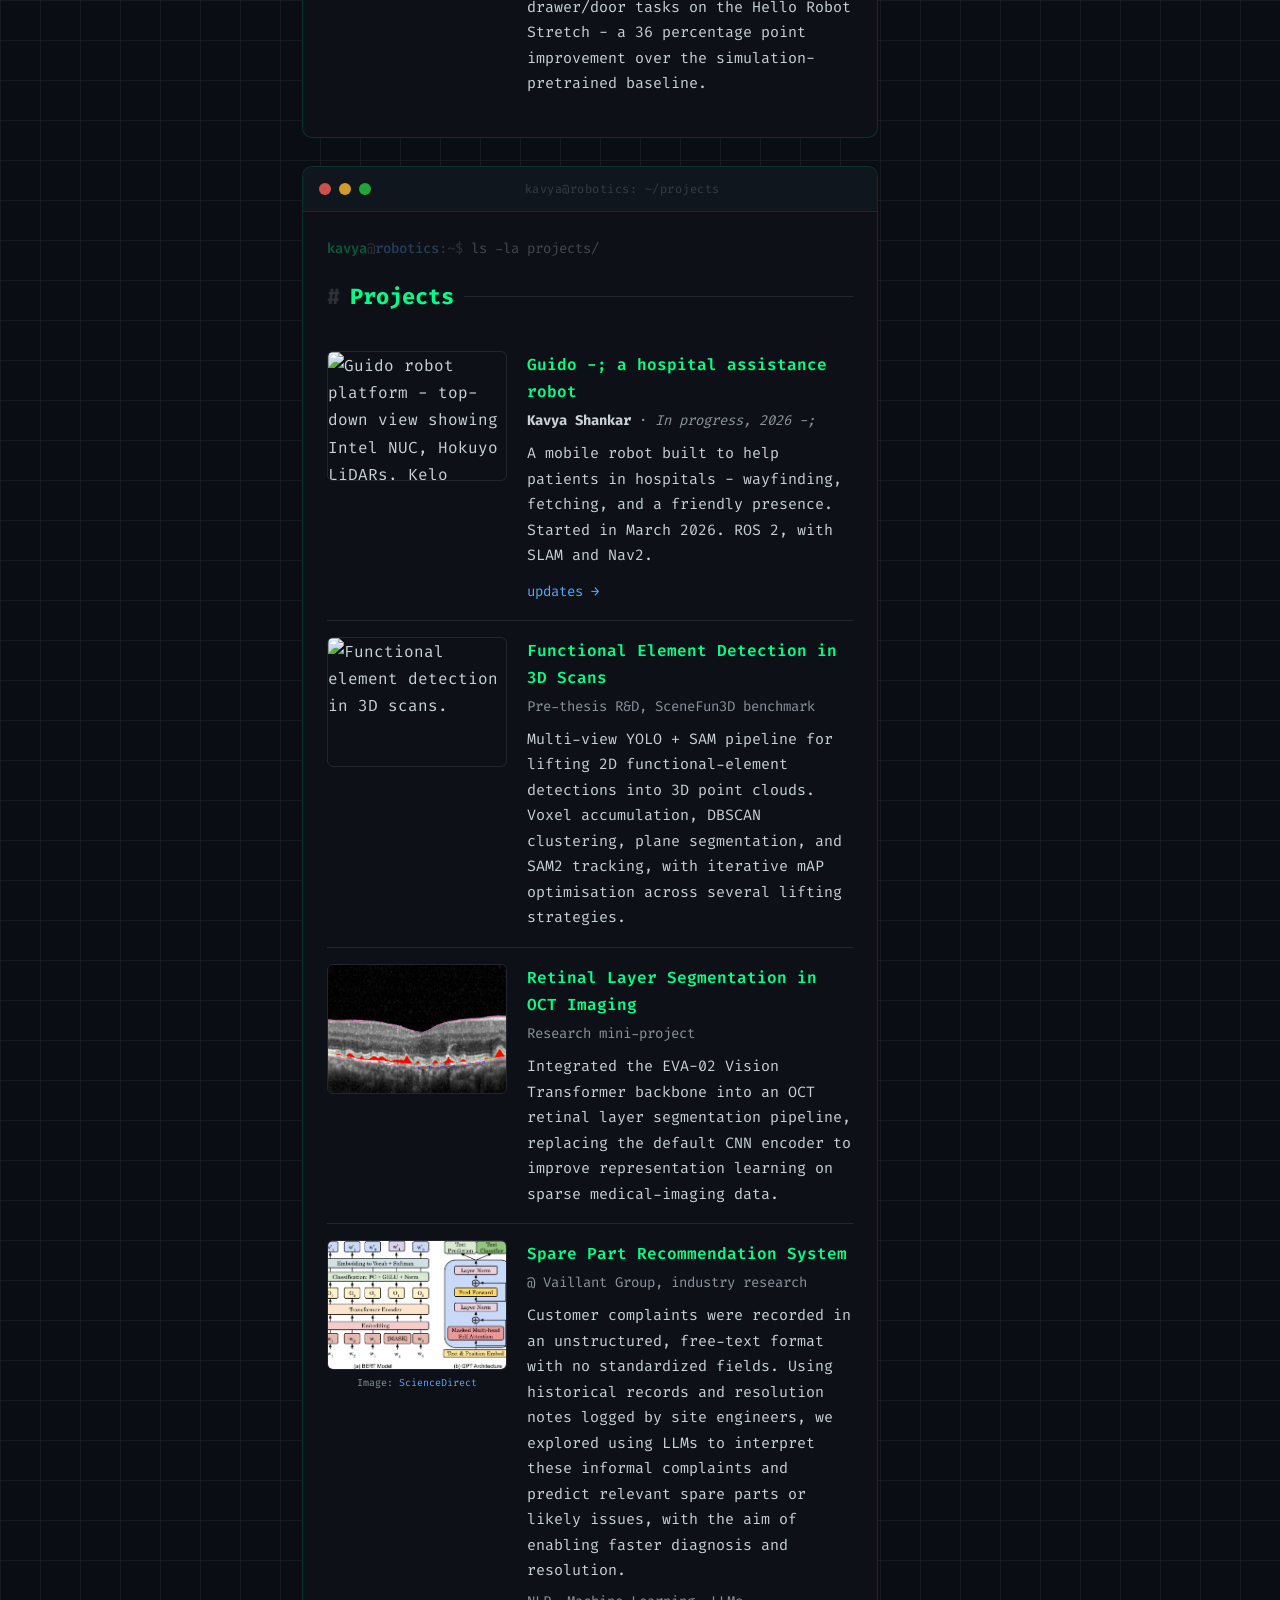
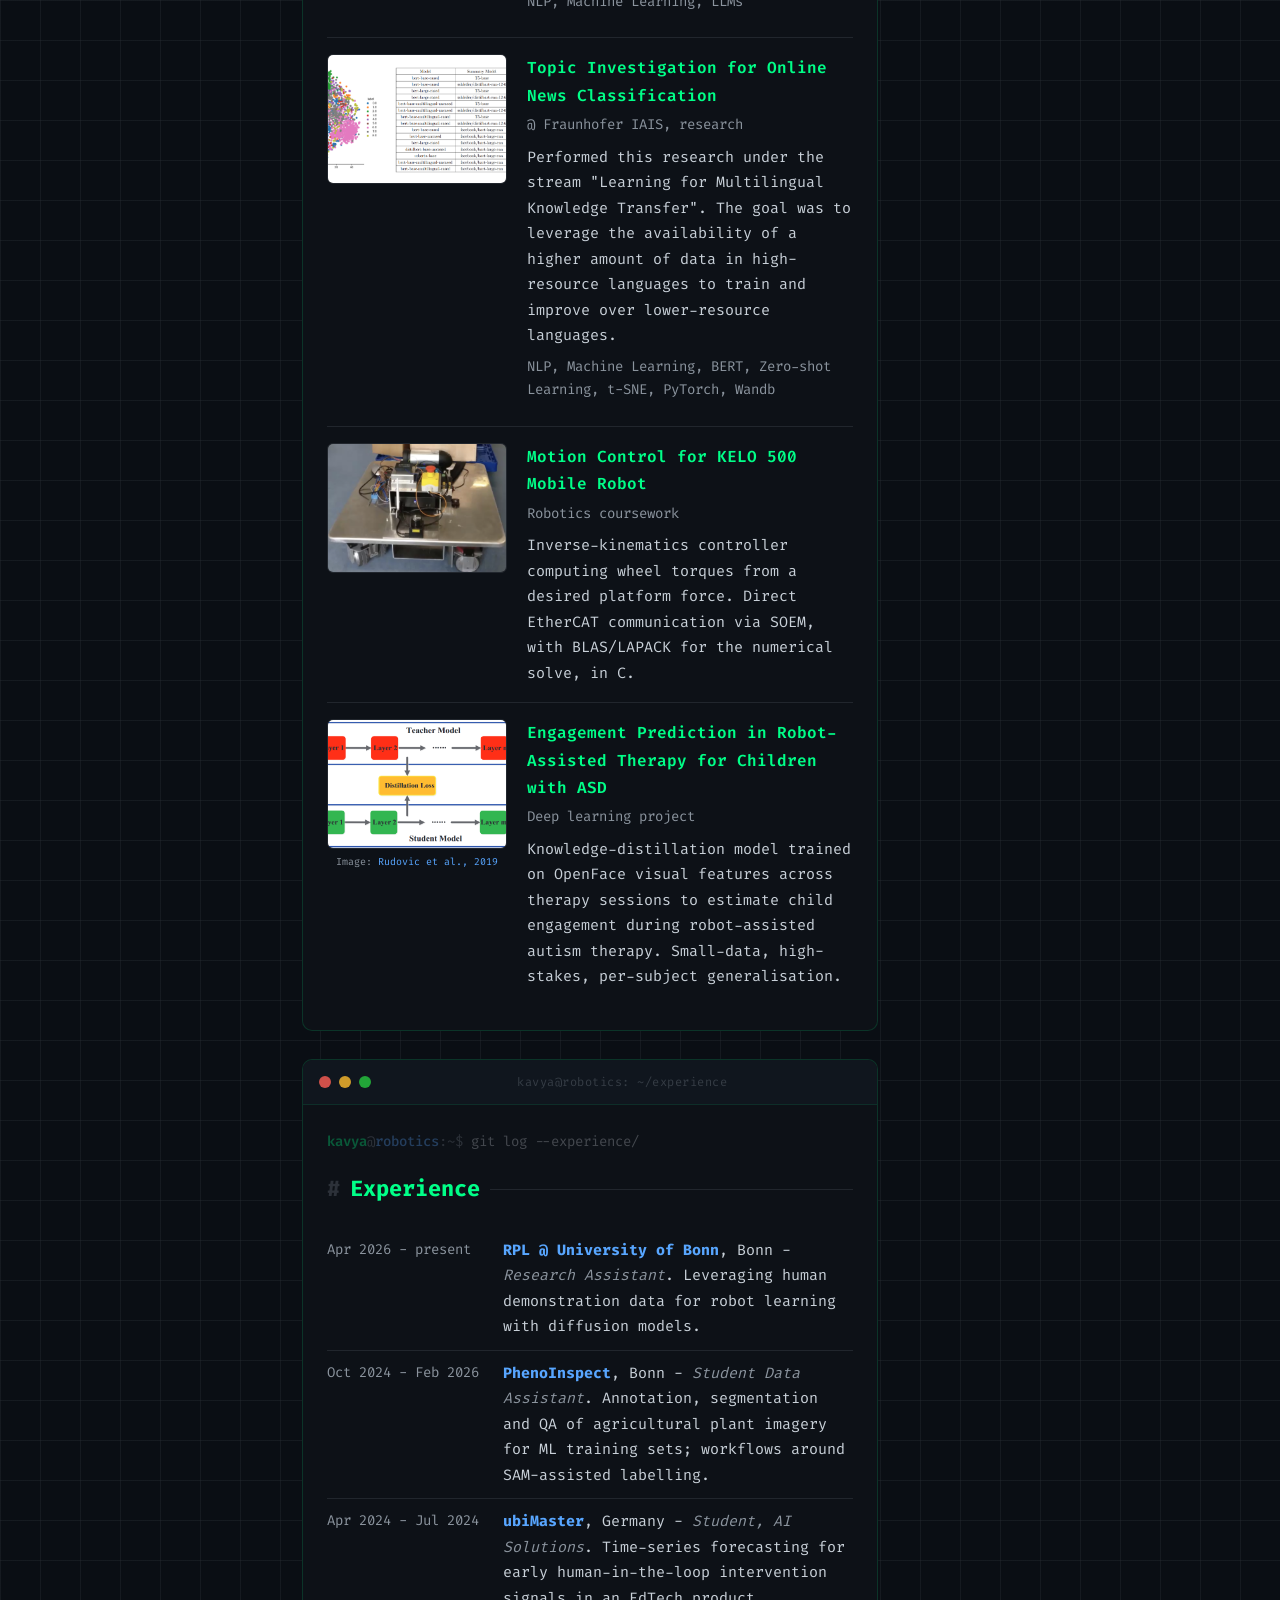
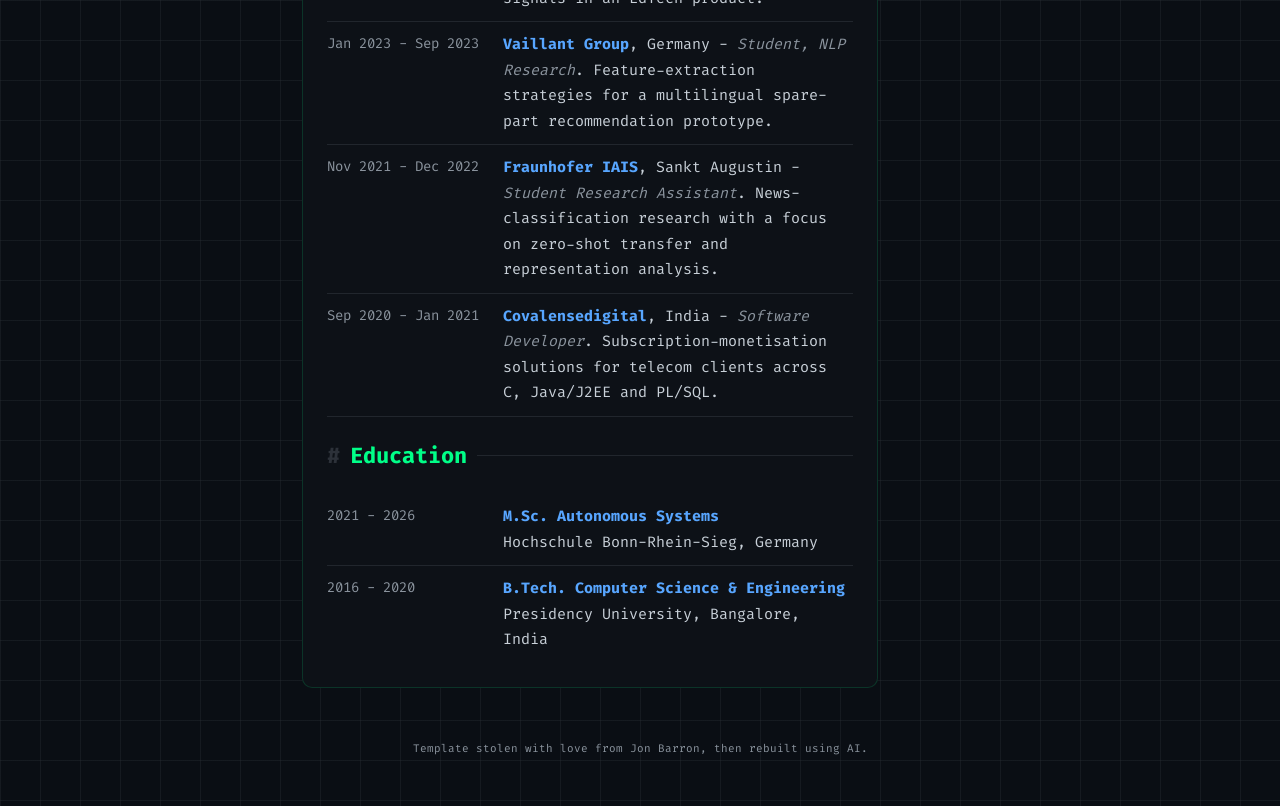
==== commit e6da396c: "index.html" ====
--- a/index.html
+++ b/index.html
@@ -47,11 +47,11 @@
     </a>
     <a href="news/guido-started.html" class="col-item">
       <span class="col-date">Mar 2026</span>
-      <span class="col-label">Started building Guido &mdash; hospital assistance robot</span>
+      <span class="col-label">Started building Guido - hospital assistance robot</span>
     </a>
     <a href="news/thesis-defended.html" class="col-item">
       <span class="col-date">Mar 2026</span>
-      <span class="col-label">M.Sc. thesis defended &mdash; FunAkt3D</span>
+      <span class="col-label">M.Sc. thesis defended - FunAkt3D</span>
     </a>
     <a href="news/hack4surgery.html" class="col-item">
       <span class="col-date">Jun 2025</span>
@@ -171,7 +171,7 @@
     <div class="item">
       <div class="item-image">
         <img src="assets/images/FunAkt3D.gif"
-             alt="FunAkt3D — robot manipulating a drawer using an affordance-conditioned diffusion policy learned from human video." />
+             alt="FunAkt3D - robot manipulating a drawer using an affordance-conditioned diffusion policy learned from human video." />
       </div>
       <div class="item-content">
         <div class="item-title">FunAkt3D: Functional Element Detection and Affordance-Conditioned Manipulation from Human Video</div>
@@ -179,7 +179,7 @@
         <p>
           A diffusion-based trajectory policy that learns manipulation from egocentric human videos,
           conditioned on detected functional elements (handles, knobs, buttons). Achieves 63.5%
-          real-world success on drawer/door tasks on the Hello Robot Stretch &mdash; a 36 percentage
+          real-world success on drawer/door tasks on the Hello Robot Stretch - a 36 percentage
           point improvement over the simulation-pretrained baseline.
         </p>
       </div>
@@ -210,13 +210,13 @@
     <div class="item">
       <div class="item-image">
         <img src="assets/images/guido-hardware.jpg"
-             alt="Guido robot platform — top-down view showing Intel NUC, Hokuyo LiDARs, Kelo wheels, and power electronics on an aluminum chassis." />
-      </div>
-      <div class="item-content">
-        <div class="item-title">Guido &mdash; a hospital assistance robot</div>
-        <div class="item-meta"><b>Kavya Shankar</b> &middot; <i>In progress, 2026&mdash;</i></div>
-        <p>
-          A mobile robot built to help patients in hospitals &mdash; wayfinding, fetching, and a
+             alt="Guido robot platform - top-down view showing Intel NUC, Hokuyo LiDARs, Kelo wheels, and power electronics on an aluminum chassis." />
+      </div>
+      <div class="item-content">
+        <div class="item-title">Guido -; a hospital assistance robot</div>
+        <div class="item-meta"><b>Kavya Shankar</b> &middot; <i>In progress, 2026 -;</i></div>
+        <p>
+          A mobile robot built to help patients in hospitals - wayfinding, fetching, and a
           friendly presence. Started in March 2026. ROS 2, with SLAM and Nav2.
         </p>
         <div class="item-links">
@@ -361,50 +361,50 @@
     <div class="section-heading">Experience</div>
 
     <div class="exp-row">
-      <div class="exp-date">Apr 2026 &ndash; present</div>
-      <div class="exp-detail">
-        <b>RPL @ University of Bonn</b>, Bonn &mdash; <i>Research Assistant</i>. Leveraging human
+      <div class="exp-date">Apr 2026 - present</div>
+      <div class="exp-detail">
+        <b>RPL @ University of Bonn</b>, Bonn - <i>Research Assistant</i>. Leveraging human
         demonstration data for robot learning with diffusion models.
       </div>
     </div>
 
     <div class="exp-row">
-      <div class="exp-date">Oct 2024 &ndash; Feb 2026</div>
-      <div class="exp-detail">
-        <b>PhenoInspect</b>, Bonn &mdash; <i>Student Data Assistant</i>. Annotation, segmentation
+      <div class="exp-date">Oct 2024 - Feb 2026</div>
+      <div class="exp-detail">
+        <b>PhenoInspect</b>, Bonn - <i>Student Data Assistant</i>. Annotation, segmentation
         and QA of agricultural plant imagery for ML training sets; workflows around
         SAM-assisted labelling.
       </div>
     </div>
 
     <div class="exp-row">
-      <div class="exp-date">Apr 2024 &ndash; Jul 2024</div>
-      <div class="exp-detail">
-        <b>ubiMaster</b>, Germany &mdash; <i>Student, AI Solutions</i>. Time-series forecasting for
+      <div class="exp-date">Apr 2024 - Jul 2024</div>
+      <div class="exp-detail">
+        <b>ubiMaster</b>, Germany - <i>Student, AI Solutions</i>. Time-series forecasting for
         early human-in-the-loop intervention signals in an EdTech product.
       </div>
     </div>
 
     <div class="exp-row">
-      <div class="exp-date">Jan 2023 &ndash; Sep 2023</div>
-      <div class="exp-detail">
-        <b>Vaillant Group</b>, Germany &mdash; <i>Student, NLP Research</i>. Feature-extraction
+      <div class="exp-date">Jan 2023 - Sep 2023</div>
+      <div class="exp-detail">
+        <b>Vaillant Group</b>, Germany - <i>Student, NLP Research</i>. Feature-extraction
         strategies for a multilingual spare-part recommendation prototype.
       </div>
     </div>
 
     <div class="exp-row">
-      <div class="exp-date">Nov 2021 &ndash; Dec 2022</div>
-      <div class="exp-detail">
-        <b>Fraunhofer IAIS</b>, Sankt Augustin &mdash; <i>Student Research Assistant</i>.
+      <div class="exp-date">Nov 2021 - Dec 2022</div>
+      <div class="exp-detail">
+        <b>Fraunhofer IAIS</b>, Sankt Augustin - <i>Student Research Assistant</i>.
         News-classification research with a focus on zero-shot transfer and representation analysis.
       </div>
     </div>
 
     <div class="exp-row">
-      <div class="exp-date">Sep 2020 &ndash; Jan 2021</div>
-      <div class="exp-detail">
-        <b>Covalensedigital</b>, India &mdash; <i>Software Developer</i>. Subscription-monetisation
+      <div class="exp-date">Sep 2020 - Jan 2021</div>
+      <div class="exp-detail">
+        <b>Covalensedigital</b>, India - <i>Software Developer</i>. Subscription-monetisation
         solutions for telecom clients across C, Java/J2EE and PL/SQL.
       </div>
     </div>
@@ -412,7 +412,7 @@
     <div class="section-heading" style="margin-top: 20px;">Education</div>
 
     <div class="exp-row">
-      <div class="exp-date">2021 &ndash; 2026</div>
+      <div class="exp-date">2021 - 2026</div>
       <div class="exp-detail">
         <b>M.Sc. Autonomous Systems</b><br/>
         Hochschule Bonn-Rhein-Sieg, Germany
@@ -420,7 +420,7 @@
     </div>
 
     <div class="exp-row">
-      <div class="exp-date">2016 &ndash; 2020</div>
+      <div class="exp-date">2016 - 2020</div>
       <div class="exp-detail">
         <b>B.Tech. Computer Science &amp; Engineering</b><br/>
         Presidency University, Bangalore, India
@@ -441,7 +441,7 @@
     <a href="weekend/ego-exo-skeleton.html" class="col-item col-item-weekend">
       <video src="assets/images/egoexoskeleton.mp4" class="col-thumb" muted autoplay loop playsinline></video>
       <span class="col-date">Apr 2026</span>
-      <span class="col-label">Ego-Exo Skeleton &mdash; predicting skeleton joints on ego video using exo</span>
+      <span class="col-label">Ego-Exo Skeleton - predicting skeleton joints on ego video using exo</span>
     </a>
     <a href="weekend/loc-manipulation.html" class="col-item col-item-weekend">
       <video src="assets/images/manipulation1.mp4" class="col-thumb" muted autoplay loop playsinline></video>
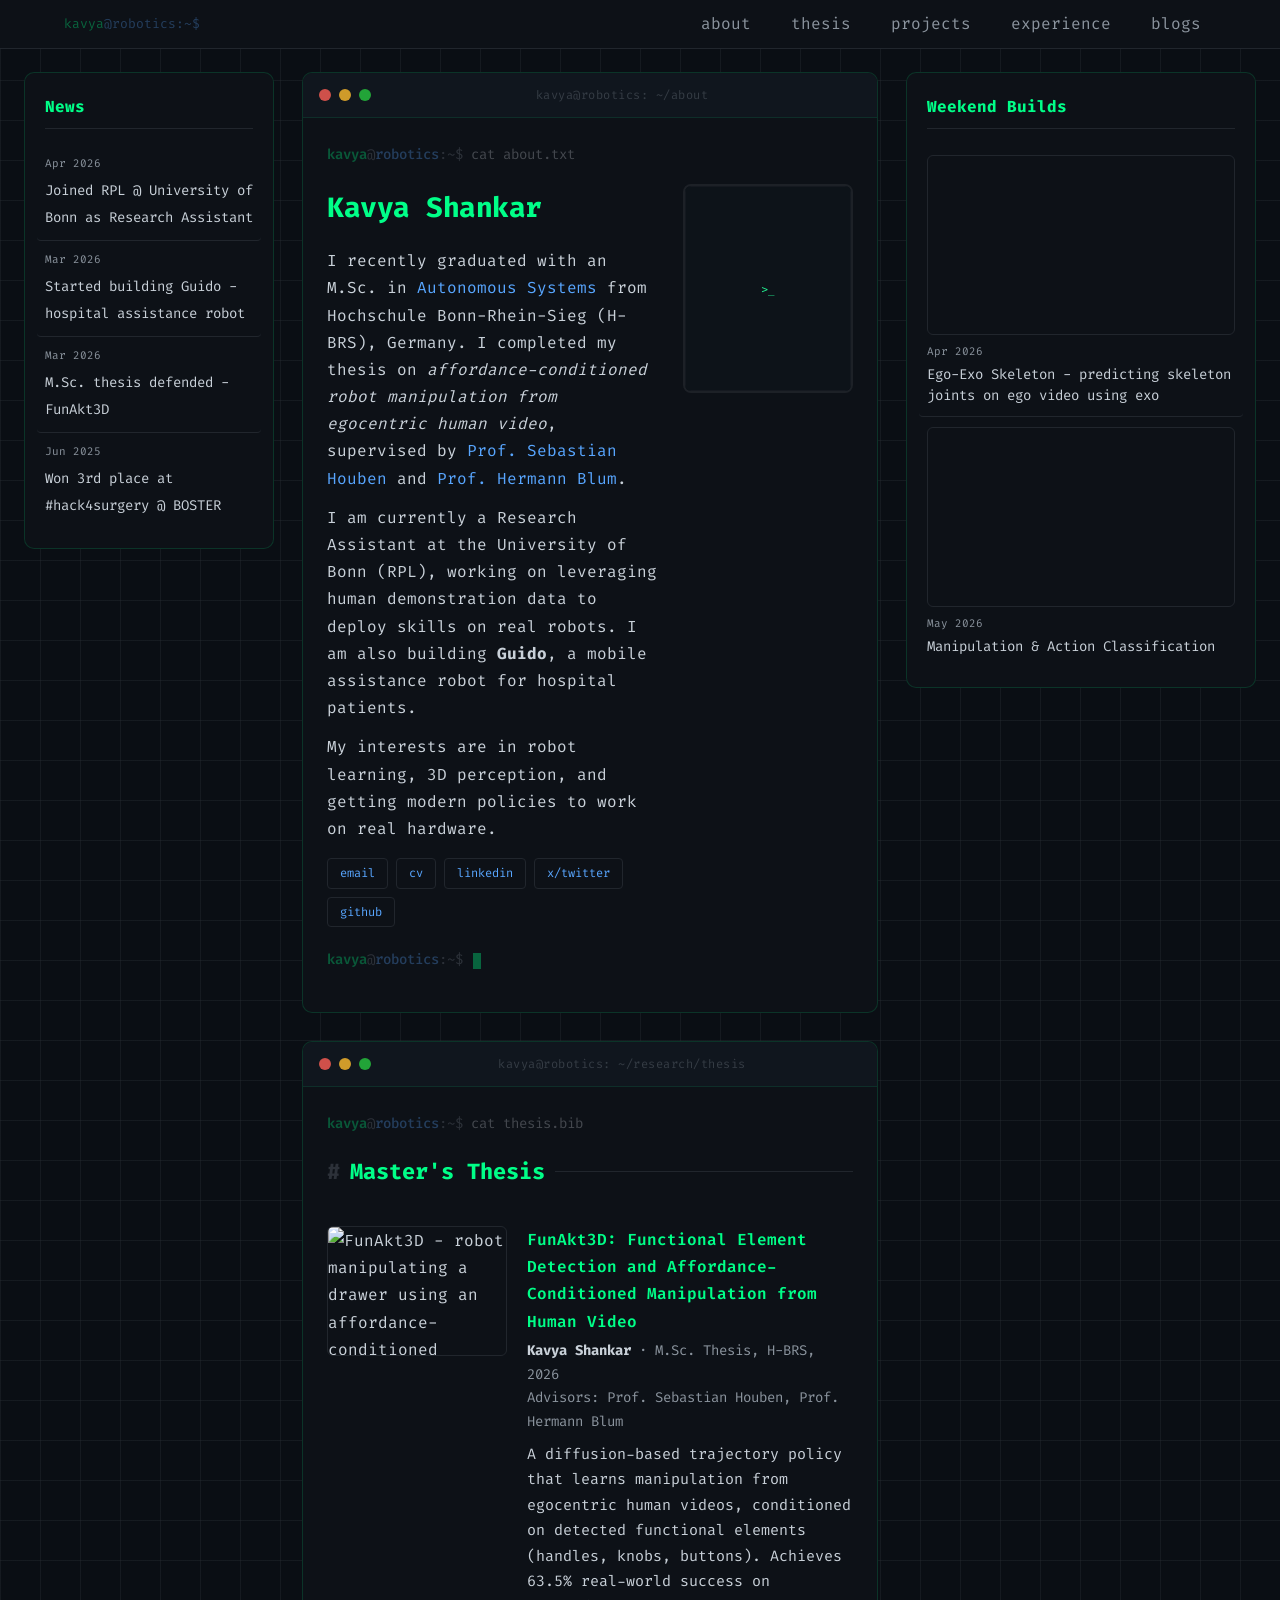
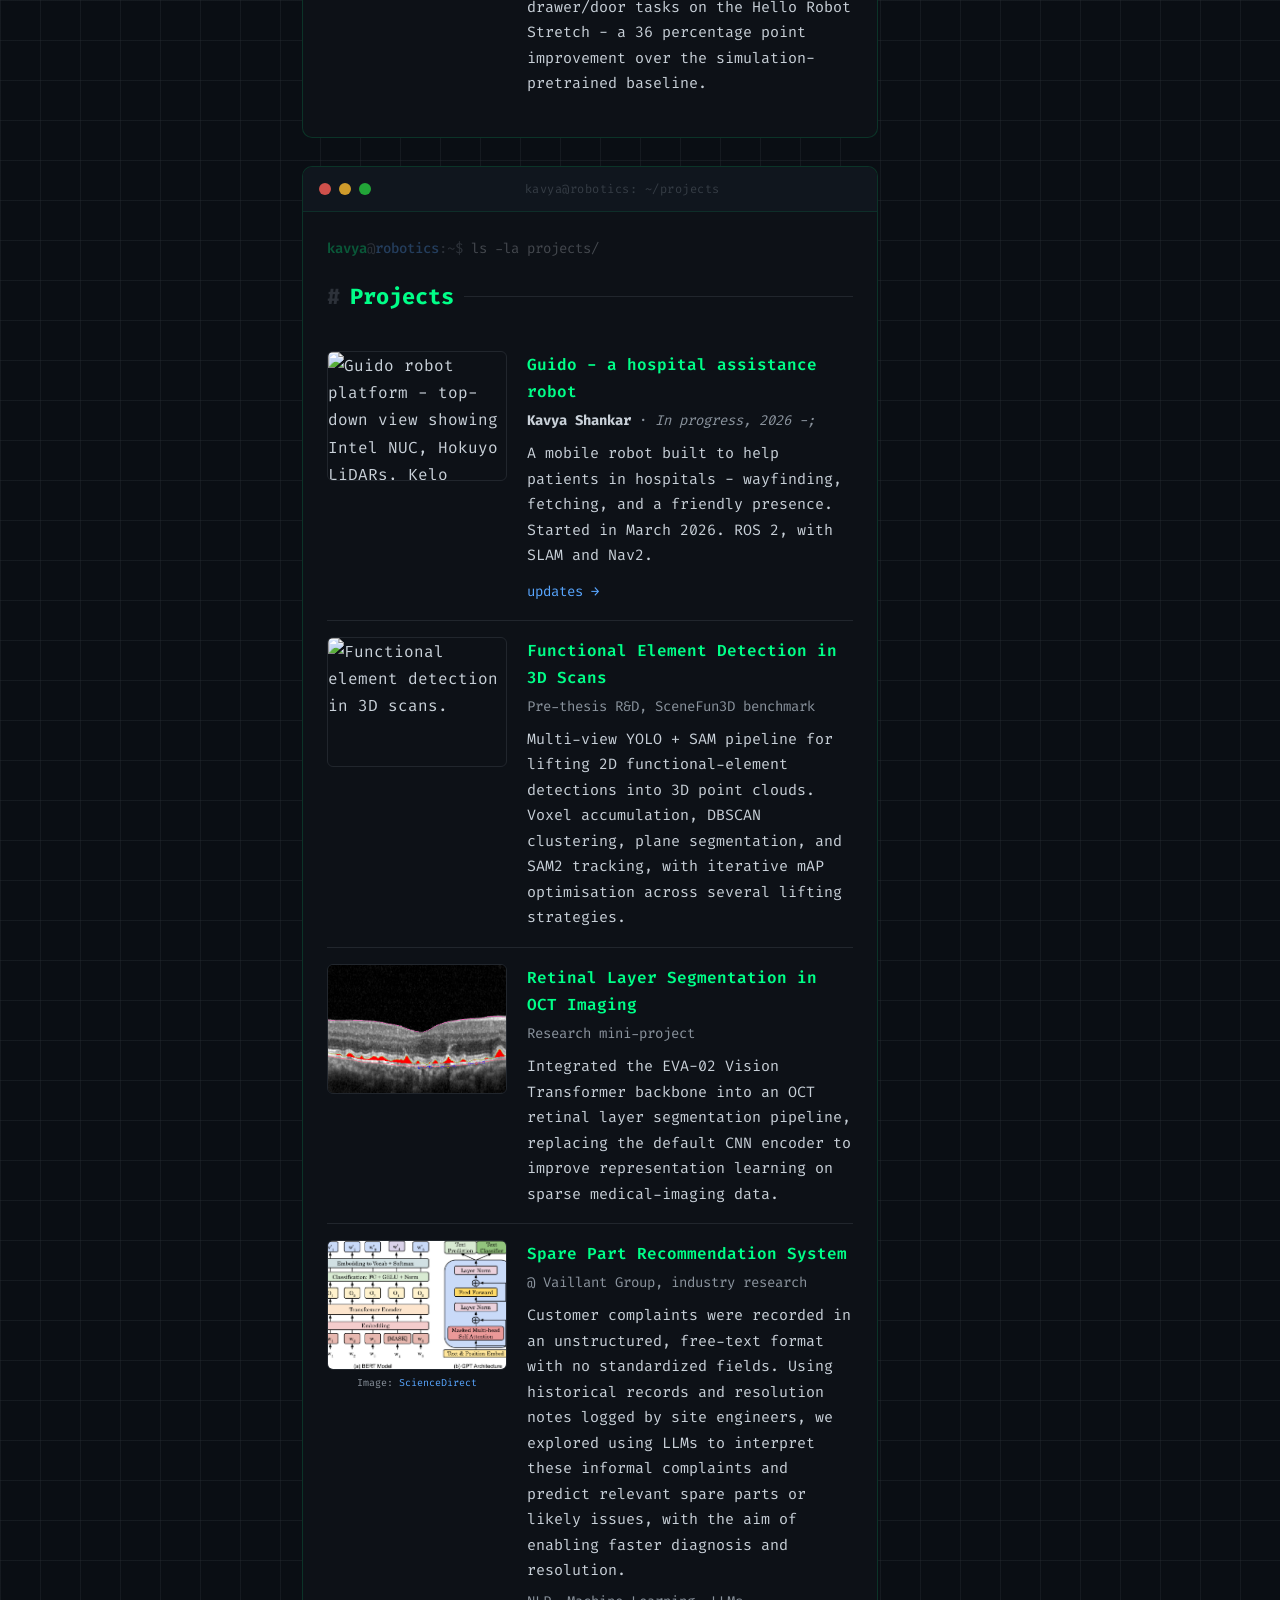
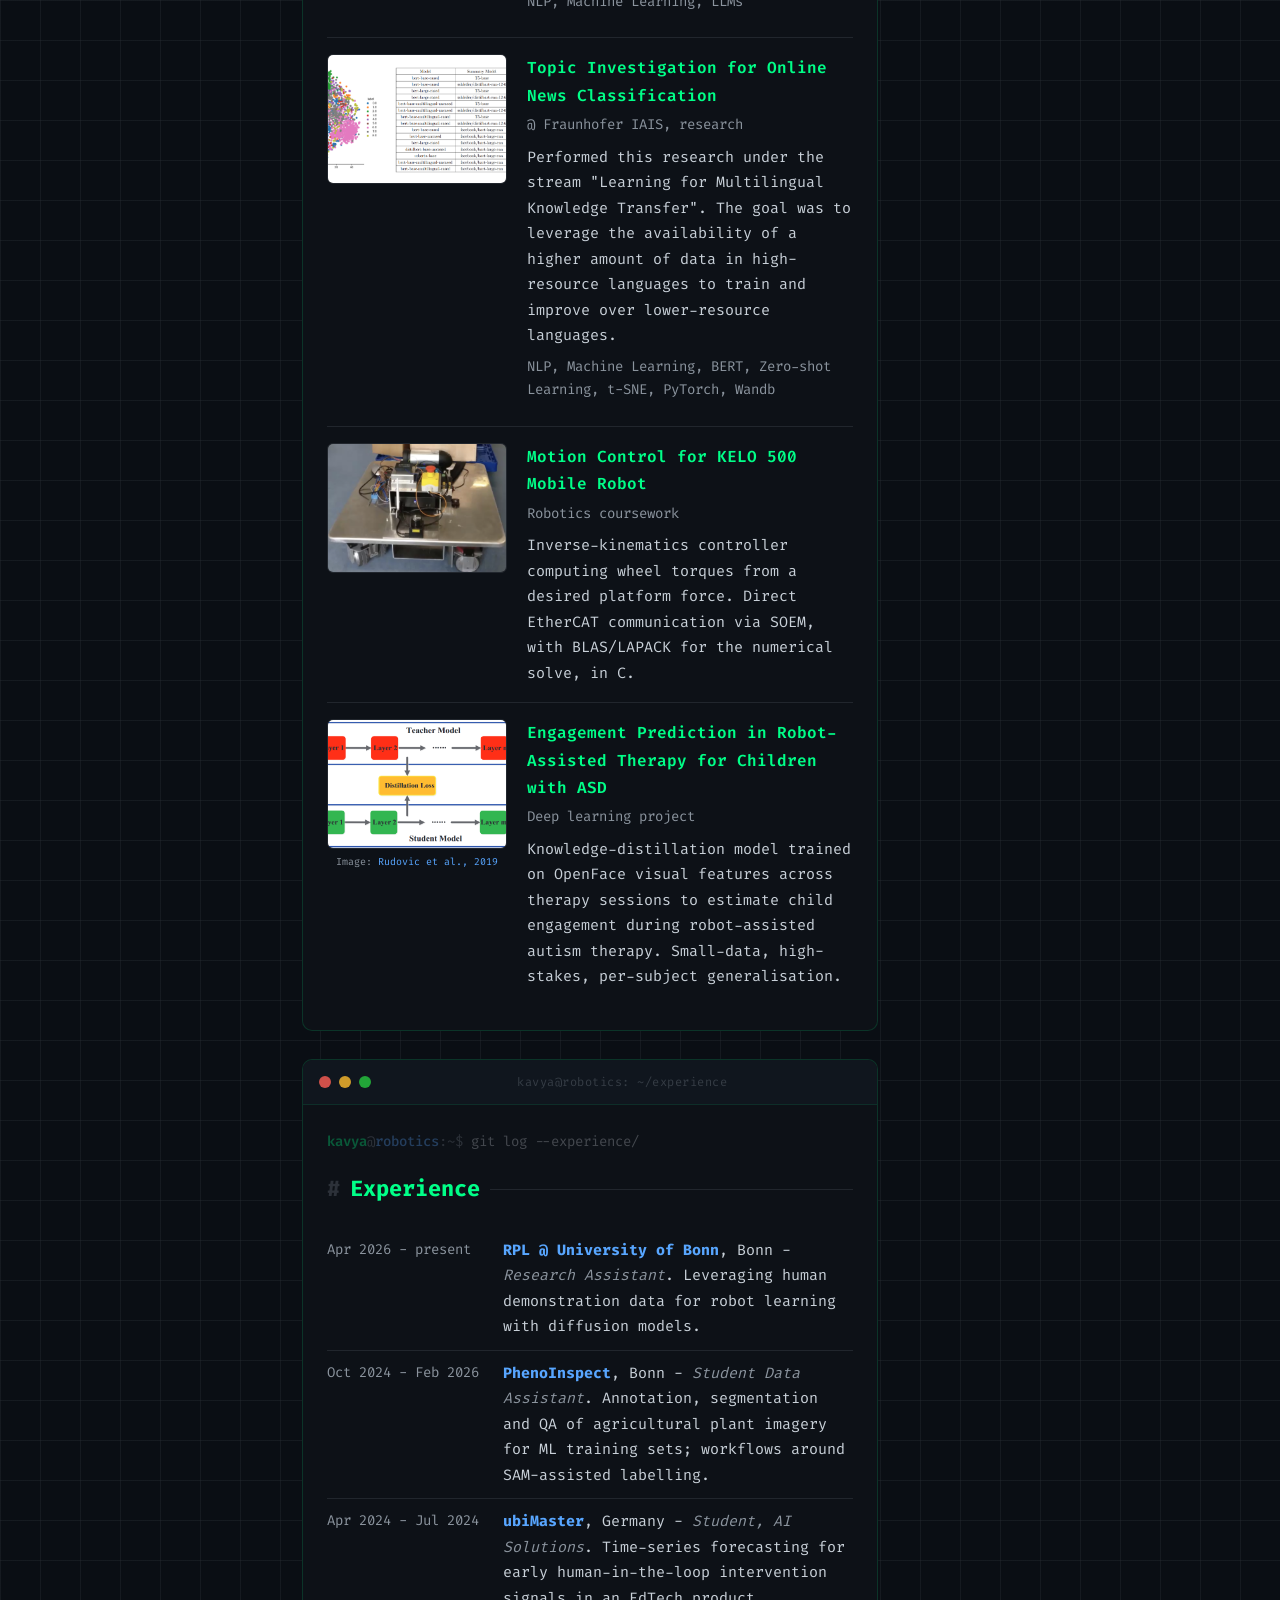
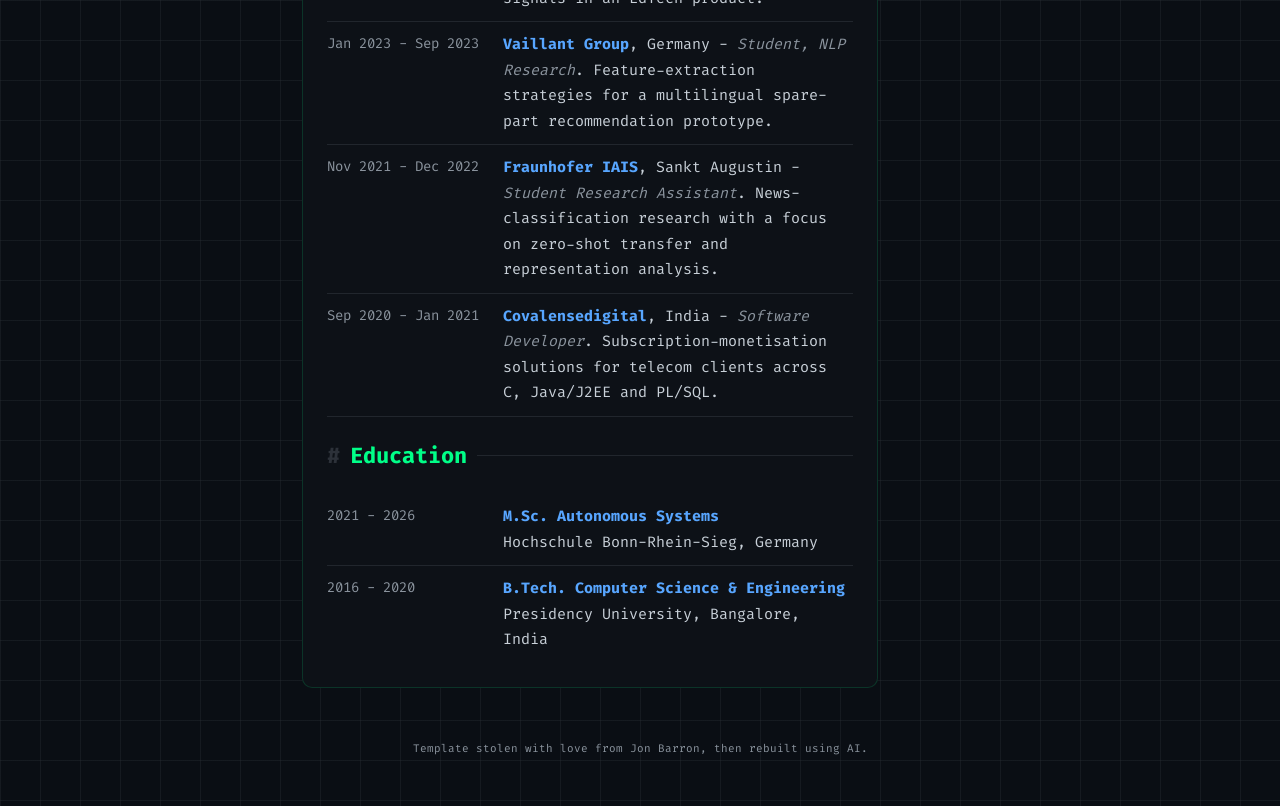
==== commit 70def708: "Fix typo" ====
--- a/index.html
+++ b/index.html
@@ -213,7 +213,7 @@
              alt="Guido robot platform - top-down view showing Intel NUC, Hokuyo LiDARs, Kelo wheels, and power electronics on an aluminum chassis." />
       </div>
       <div class="item-content">
-        <div class="item-title">Guido -; a hospital assistance robot</div>
+        <div class="item-title">Guido - a hospital assistance robot</div>
         <div class="item-meta"><b>Kavya Shankar</b> &middot; <i>In progress, 2026 -;</i></div>
         <p>
           A mobile robot built to help patients in hospitals - wayfinding, fetching, and a
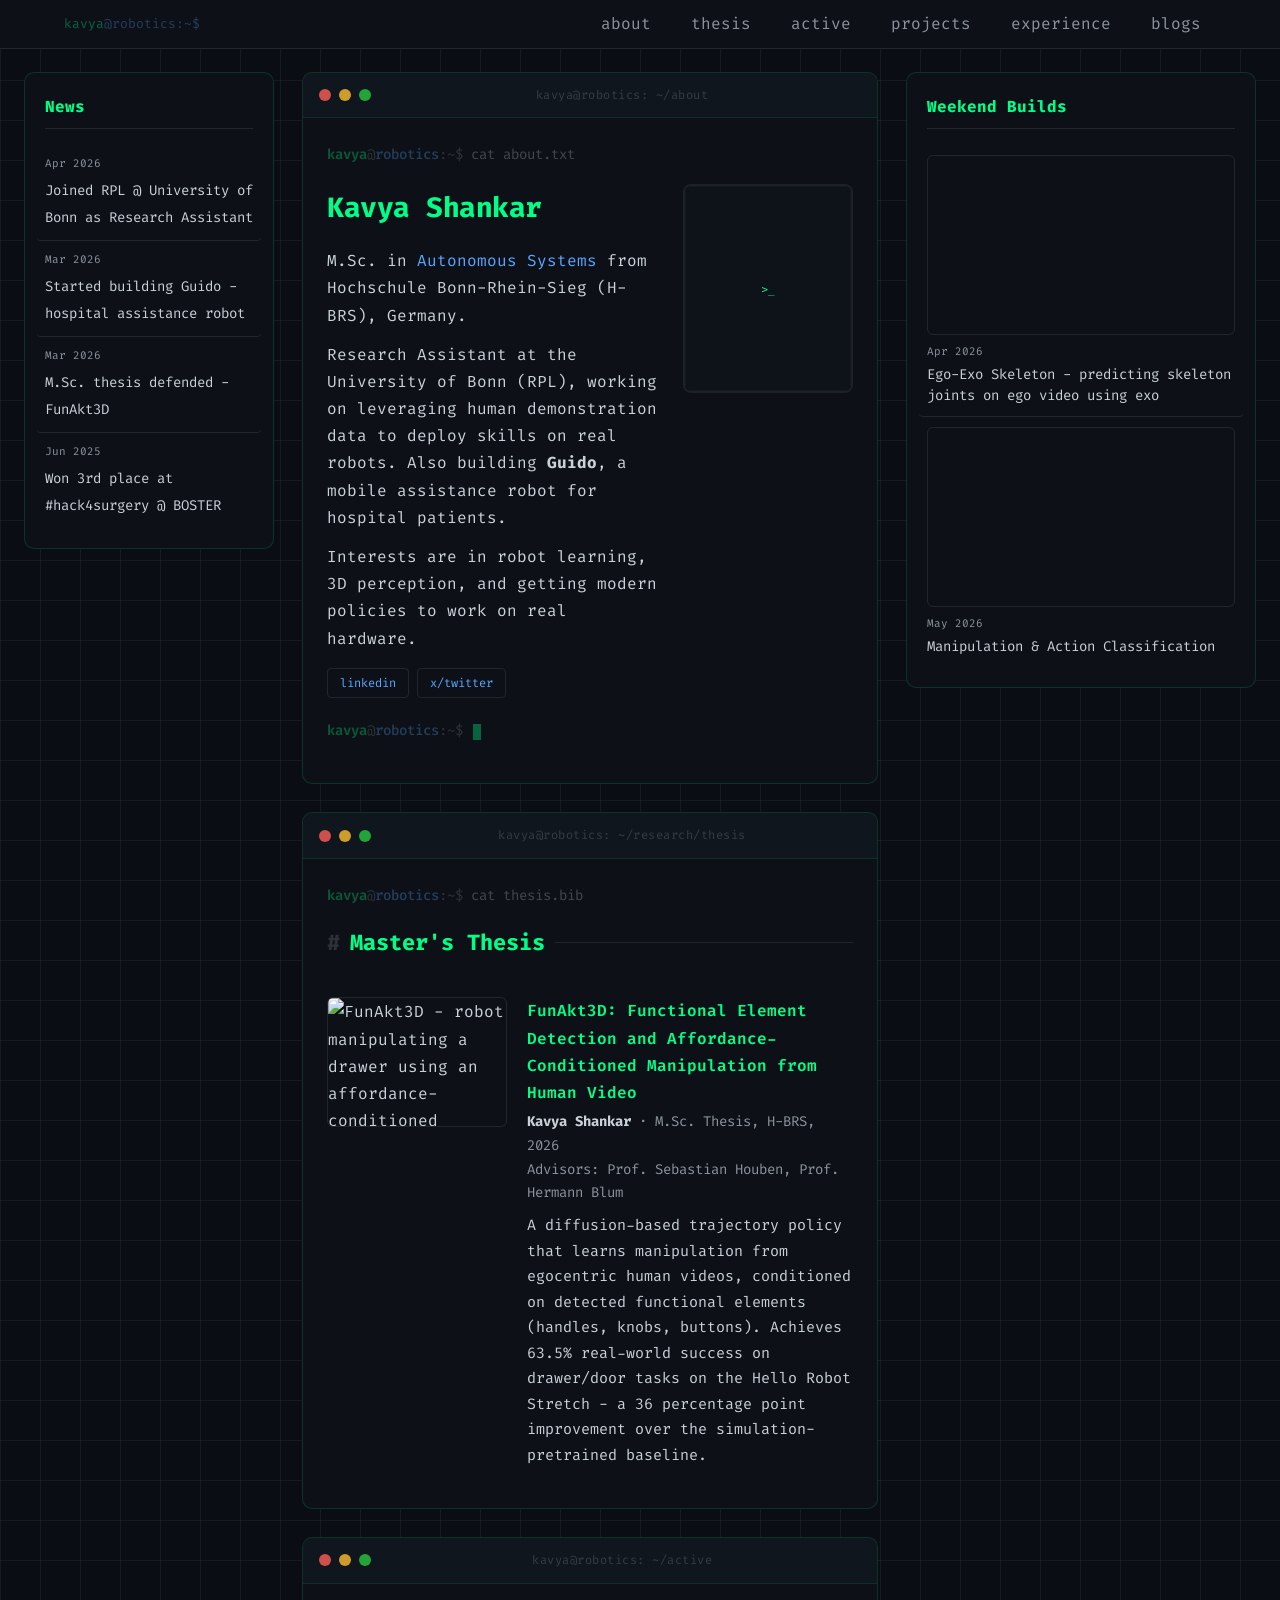
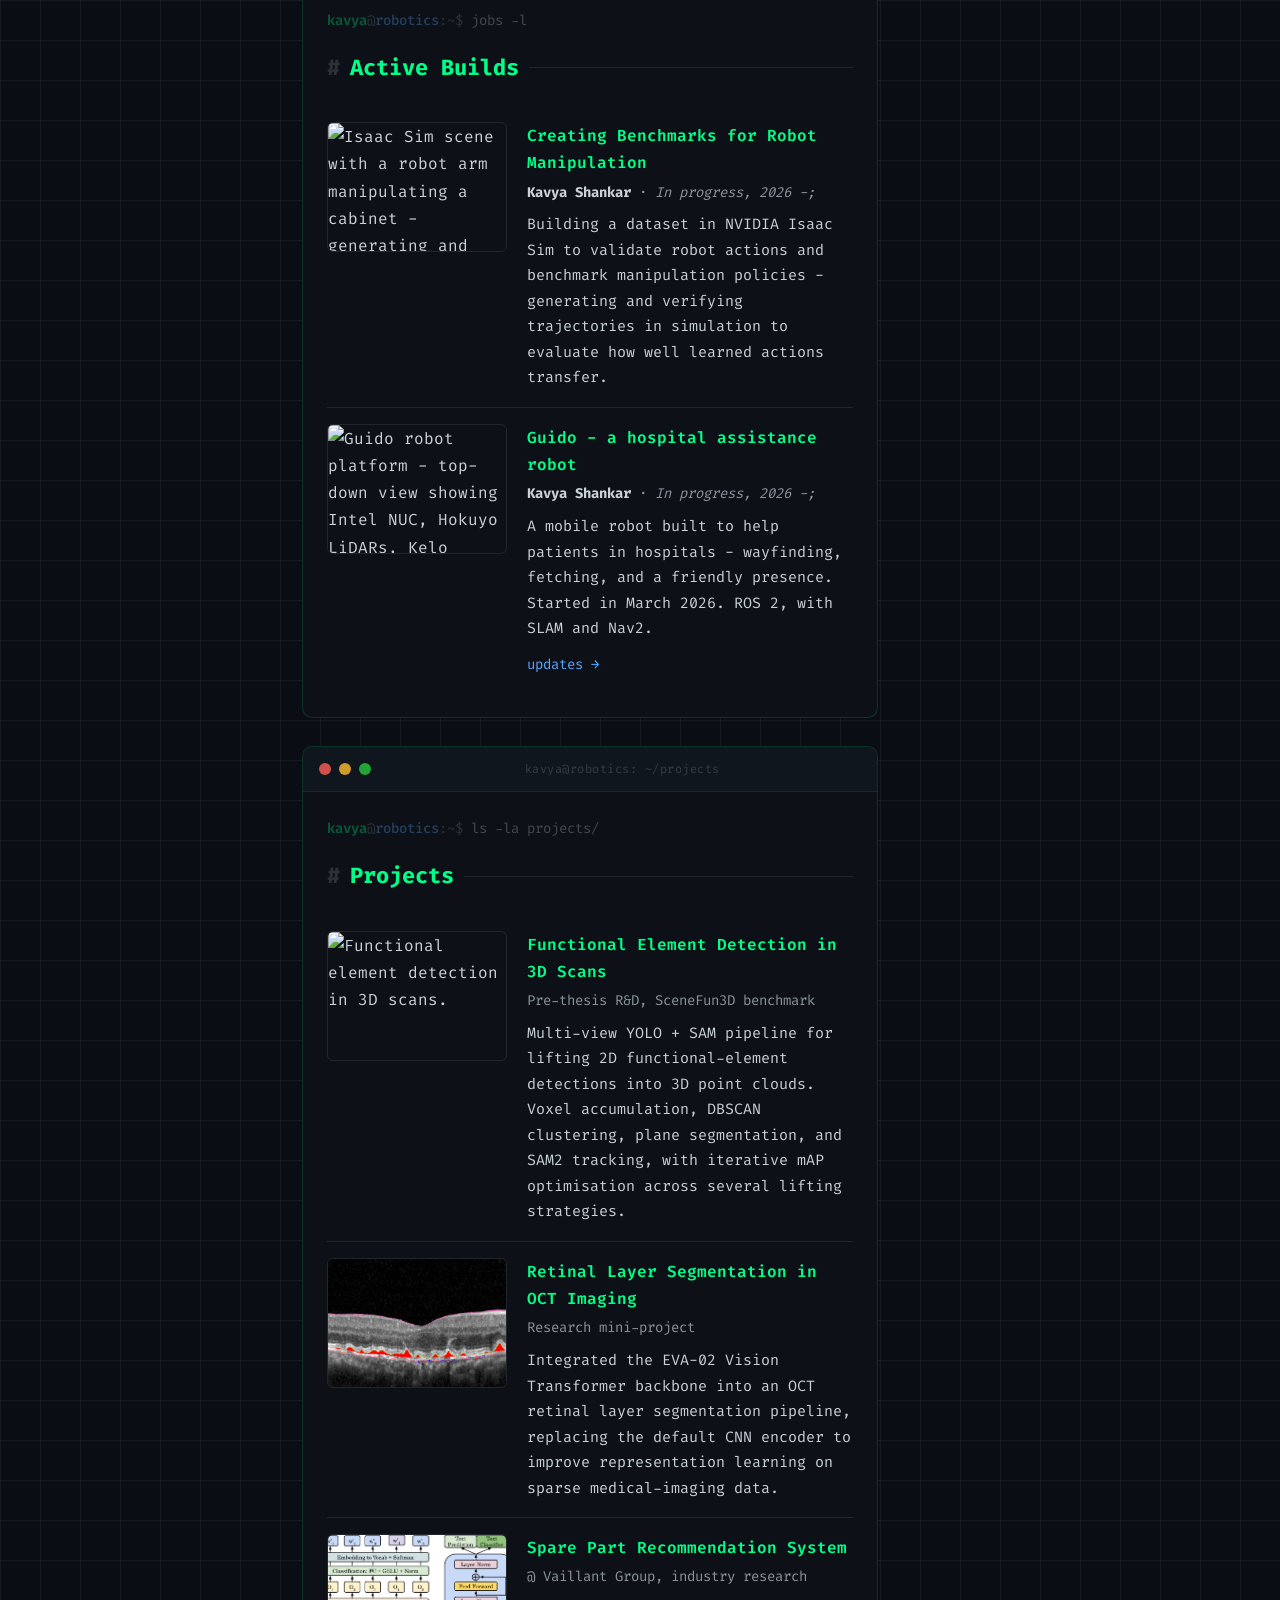
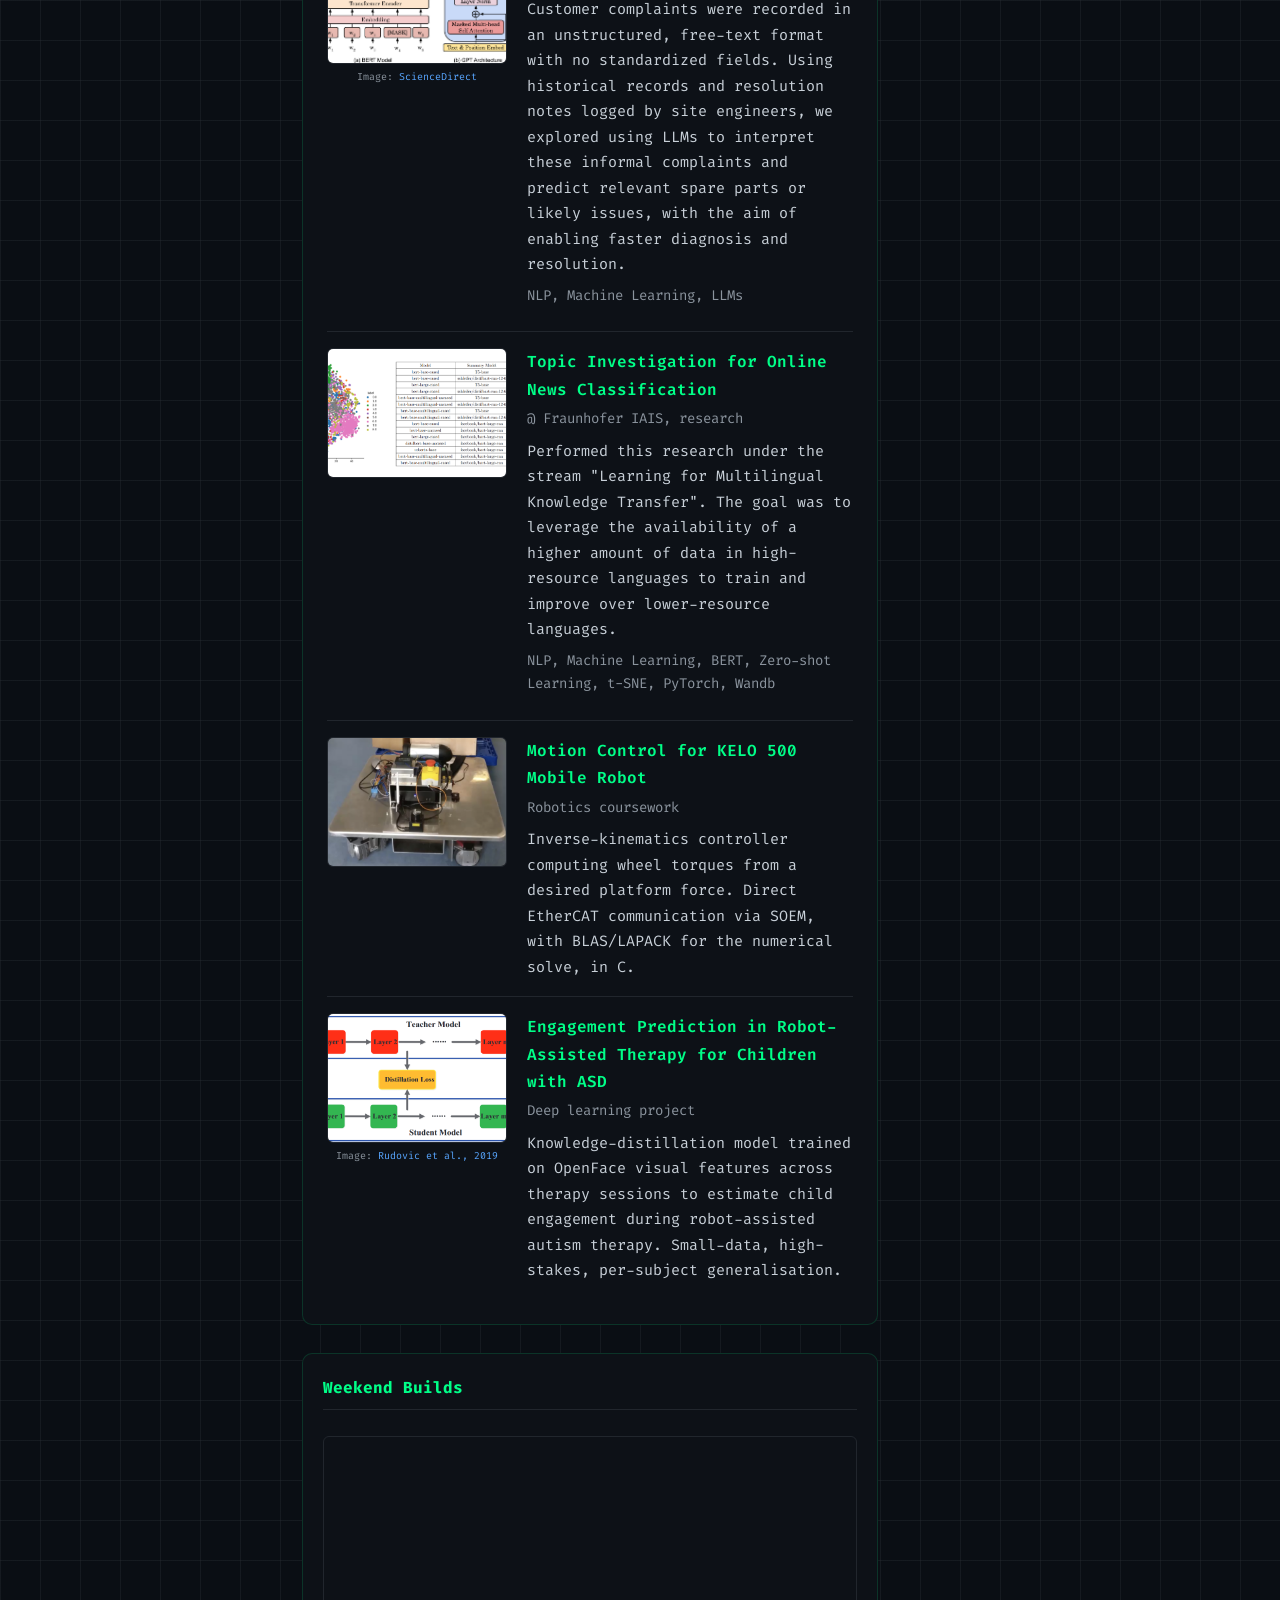
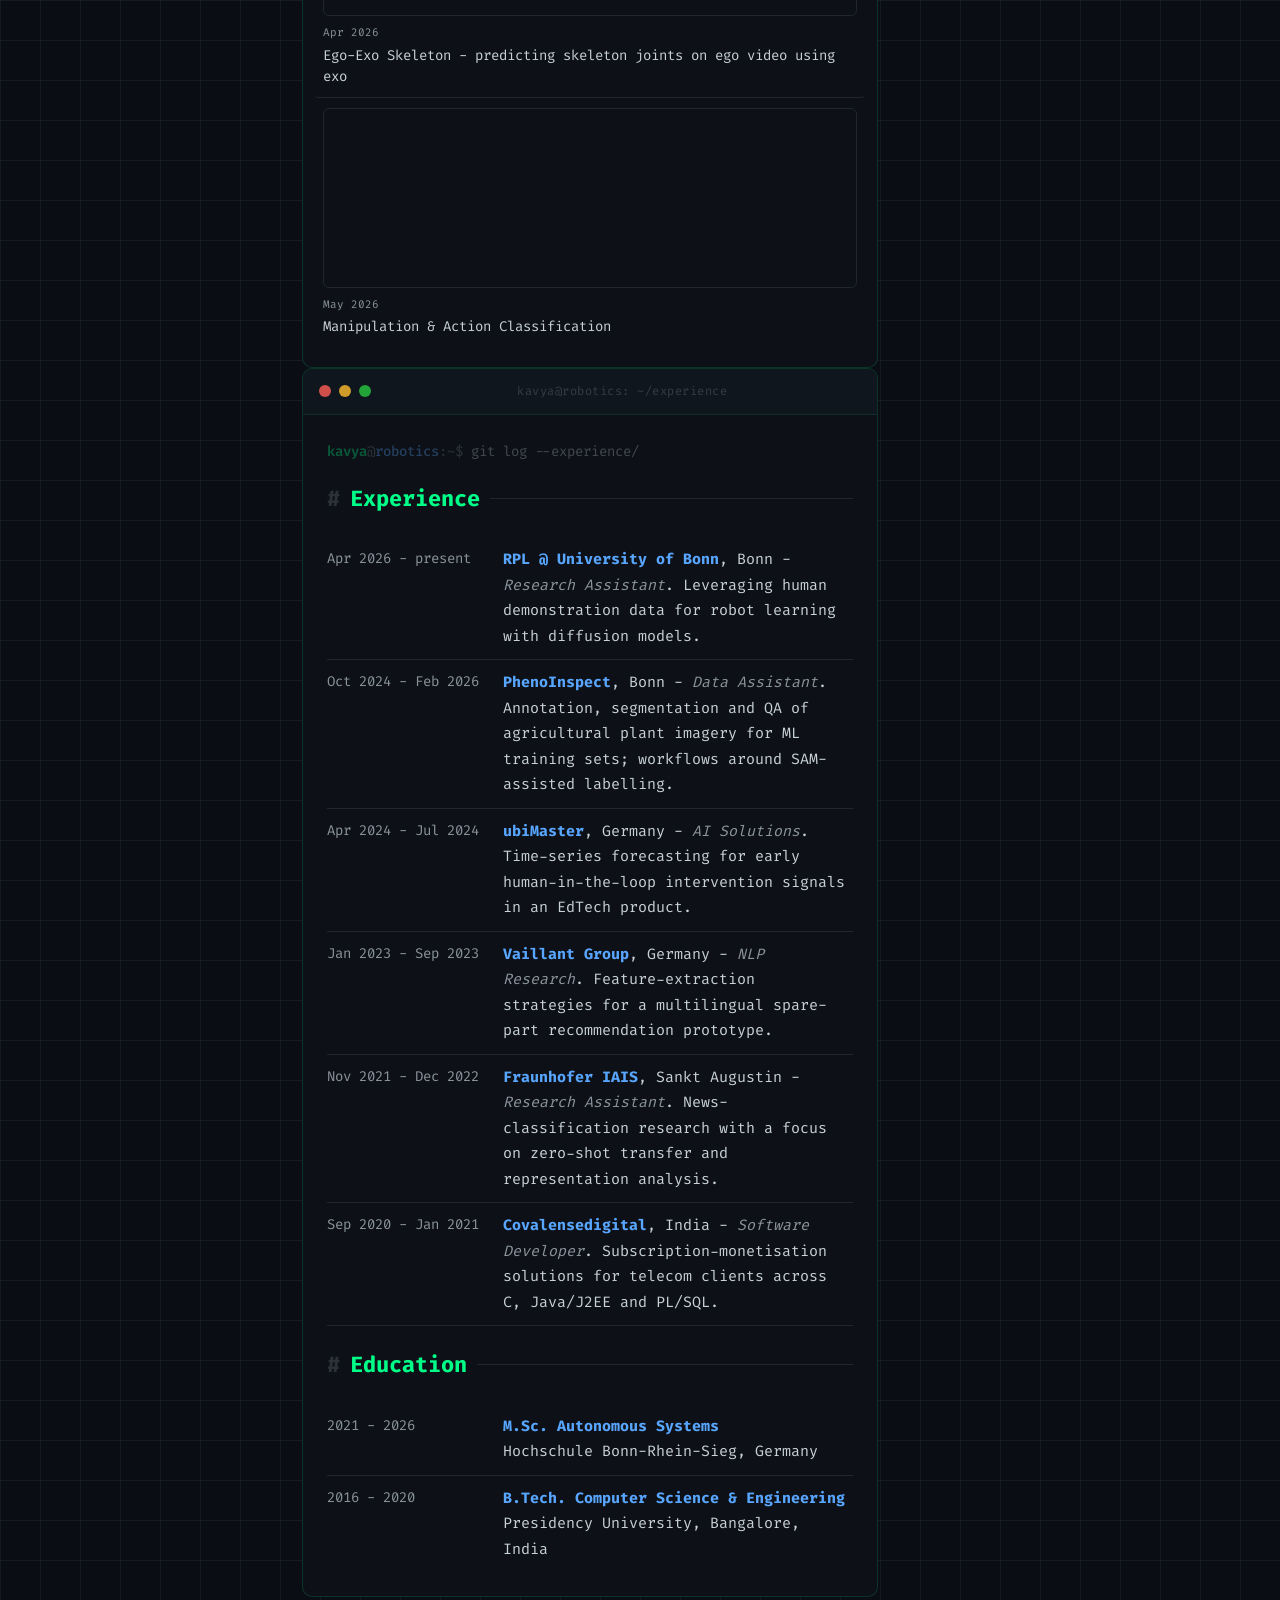
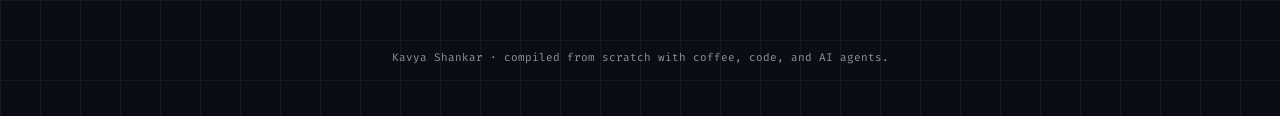
==== commit 1594059a: "Update index.html" ====
--- a/index.html
+++ b/index.html
@@ -12,7 +12,7 @@
 <meta property="og:type" content="website" />
 
 <link rel="icon" href="data:image/svg+xml,<svg xmlns=%22http://www.w3.org/2000/svg%22 viewBox=%220 0 100 100%22><text y=%22.9em%22 font-size=%2290%22>🤖</text></svg>" />
-<link rel="stylesheet" href="assets/style.css" />
+<link rel="stylesheet" href="assets/style.css?v=2" />
 </head>
 
 <body>
@@ -26,6 +26,7 @@
     <div class="navbar-links">
       <a href="#about">about</a>
       <a href="#thesis">thesis</a>
+      <a href="#active">active</a>
       <a href="#projects">projects</a>
       <a href="#experience">experience</a>
       <a href="blogs.html">blogs</a>
@@ -83,26 +84,24 @@
       <div class="hero-text">
         <div class="hero-name">Kavya Shankar</div>
         <p>
-          I recently graduated with an M.Sc. in <a href="https://www.h-brs.de/en/inf/master-autonomous-systems">Autonomous Systems</a>
-          from Hochschule Bonn-Rhein-Sieg (H-BRS), Germany. I completed my thesis on
-          <em>affordance-conditioned robot manipulation from egocentric human video</em>, supervised by
-          <a href="https://www.h-brs.de/de/inf/prof-dr-sebastian-houben">Prof. Sebastian Houben</a> and <a href="https://hermannblum.net/">Prof. Hermann Blum</a>.
-        </p>
-        <p>
-          I am currently a Research Assistant at the University of Bonn (RPL), working on leveraging
-          human demonstration data to deploy skills on real robots. I am also building <strong>Guido</strong>,
+          M.Sc. in <a href="https://www.h-brs.de/en/inf/master-autonomous-systems">Autonomous Systems</a>
+          from Hochschule Bonn-Rhein-Sieg (H-BRS), Germany.
+        </p>
+        <p>
+          Research Assistant at the University of Bonn (RPL), working on leveraging
+          human demonstration data to deploy skills on real robots. Also building <strong>Guido</strong>,
           a mobile assistance robot for hospital patients.
         </p>
         <p>
-          My interests are in robot learning, 3D perception, and getting modern policies
-          to work on real hardware.
+          Interests are in robot learning, 3D perception, and getting modern policies to work on real hardware.
         </p>
         <div class="hero-links">
-          <a href="mailto:kkavyashankar0009@gmail.com">email</a>
-          <a href="assets/Kavya_Shankar_CV_Feb2026.pdf">cv</a>
+          
+          <!--<a href="mailto:kkavyashankar0009@gmail.com">email</a>-->
+          <!-- <a href="assets/Kavya_Shankar_CV_Feb2026.pdf">cv</a> -->
           <a href="https://www.linkedin.com/in/kavya--shankar/">linkedin</a>
           <a href="https://x.com/kavya_shankar__">x/twitter</a>
-          <a href="https://github.com/">github</a>
+          <!--<a href="https://github.com/">github</a>-->
         </div>
       </div>
       <div class="hero-portrait">
@@ -189,6 +188,62 @@
 </section>
 
 
+<!-- ============== ACTIVE DEPLOYMENTS (ONGOING) ============== -->
+<section id="active">
+<div class="terminal">
+  <div class="terminal-titlebar">
+    <div class="terminal-dots">
+      <span class="dot-red"></span>
+      <span class="dot-yellow"></span>
+      <span class="dot-green"></span>
+    </div>
+    <div class="terminal-title">kavya@robotics: ~/active</div>
+  </div>
+  <div class="terminal-body">
+    <div class="prompt">
+      <span class="user">kavya</span><span class="sep">@</span><span class="path">robotics</span><span class="sep">:~$ </span><span class="cmd">jobs -l</span>
+    </div>
+
+    <div class="section-heading">Active Builds</div>
+
+    <div class="item">
+      <div class="item-image">
+        <img src="assets/images/benchmark_for_VLA.gif"
+             alt="Isaac Sim scene with a robot arm manipulating a cabinet - generating and validating manipulation trajectories for a benchmark dataset." />
+      </div>
+      <div class="item-content">
+        <div class="item-title">Creating Benchmarks for Robot Manipulation</div>
+        <div class="item-meta"><b>Kavya Shankar</b> &middot; <i>In progress, 2026 -;</i></div>
+        <p>
+          Building a dataset in NVIDIA Isaac Sim to validate robot actions and benchmark
+          manipulation policies - generating and verifying trajectories in simulation to
+          evaluate how well learned actions transfer.
+        </p>
+      </div>
+    </div>
+
+    <div class="item">
+      <div class="item-image">
+        <img src="assets/images/guido-hardware.jpg"
+             alt="Guido robot platform - top-down view showing Intel NUC, Hokuyo LiDARs, Kelo wheels, and power electronics on an aluminum chassis." />
+      </div>
+      <div class="item-content">
+        <div class="item-title">Guido - a hospital assistance robot</div>
+        <div class="item-meta"><b>Kavya Shankar</b> &middot; <i>In progress, 2026 -;</i></div>
+        <p>
+          A mobile robot built to help patients in hospitals - wayfinding, fetching, and a
+          friendly presence. Started in March 2026. ROS 2, with SLAM and Nav2.
+        </p>
+        <div class="item-links">
+          <a href="https://x.com/kavya_shankar__">updates &rarr;</a>
+        </div>
+      </div>
+    </div>
+  </div>
+</div>
+</section>
+
+
 <!-- ============== SELECTED PROJECTS ============== -->
 <section id="projects">
 <div class="terminal">
@@ -209,24 +264,6 @@
 
     <div class="item">
       <div class="item-image">
-        <img src="assets/images/guido-hardware.jpg"
-             alt="Guido robot platform - top-down view showing Intel NUC, Hokuyo LiDARs, Kelo wheels, and power electronics on an aluminum chassis." />
-      </div>
-      <div class="item-content">
-        <div class="item-title">Guido - a hospital assistance robot</div>
-        <div class="item-meta"><b>Kavya Shankar</b> &middot; <i>In progress, 2026 -;</i></div>
-        <p>
-          A mobile robot built to help patients in hospitals - wayfinding, fetching, and a
-          friendly presence. Started in March 2026. ROS 2, with SLAM and Nav2.
-        </p>
-        <div class="item-links">
-          <a href="https://x.com/kavya_shankar__">updates &rarr;</a>
-        </div>
-      </div>
-    </div>
-
-    <div class="item">
-      <div class="item-image">
         <img src="assets/images/fedetection.png" alt="Functional element detection in 3D scans." />
       </div>
       <div class="item-content">
@@ -340,6 +377,24 @@
   </div>
 </div>
 </section>
+
+
+<!-- ── WEEKEND BUILDS (mobile only: appears before Experience on small screens) ── -->
+<aside class="weekend-mobile">
+  <div class="col-panel">
+    <a href="weekend-builds.html" class="col-heading" style="display:block;text-decoration:none;color:var(--green);">Weekend Builds</a>
+    <a href="weekend/ego-exo-skeleton.html" class="col-item col-item-weekend">
+      <video src="assets/images/egoexoskeleton.mp4" class="col-thumb" muted autoplay loop playsinline></video>
+      <span class="col-date">Apr 2026</span>
+      <span class="col-label">Ego-Exo Skeleton - predicting skeleton joints on ego video using exo</span>
+    </a>
+    <a href="weekend/loc-manipulation.html" class="col-item col-item-weekend">
+      <video src="assets/images/manipulation1.mp4" class="col-thumb" muted autoplay loop playsinline></video>
+      <span class="col-date">May 2026</span>
+      <span class="col-label">Manipulation &amp; Action Classification</span>
+    </a>
+  </div>
+</aside>
 
 
 <!-- ============== EXPERIENCE ============== -->
@@ -371,7 +426,7 @@
     <div class="exp-row">
       <div class="exp-date">Oct 2024 - Feb 2026</div>
       <div class="exp-detail">
-        <b>PhenoInspect</b>, Bonn - <i>Student Data Assistant</i>. Annotation, segmentation
+        <b>PhenoInspect</b>, Bonn - <i>Data Assistant</i>. Annotation, segmentation
         and QA of agricultural plant imagery for ML training sets; workflows around
         SAM-assisted labelling.
       </div>
@@ -380,7 +435,7 @@
     <div class="exp-row">
       <div class="exp-date">Apr 2024 - Jul 2024</div>
       <div class="exp-detail">
-        <b>ubiMaster</b>, Germany - <i>Student, AI Solutions</i>. Time-series forecasting for
+        <b>ubiMaster</b>, Germany - <i>AI Solutions</i>. Time-series forecasting for
         early human-in-the-loop intervention signals in an EdTech product.
       </div>
     </div>
@@ -388,7 +443,7 @@
     <div class="exp-row">
       <div class="exp-date">Jan 2023 - Sep 2023</div>
       <div class="exp-detail">
-        <b>Vaillant Group</b>, Germany - <i>Student, NLP Research</i>. Feature-extraction
+        <b>Vaillant Group</b>, Germany - <i>NLP Research</i>. Feature-extraction
         strategies for a multilingual spare-part recommendation prototype.
       </div>
     </div>
@@ -396,7 +451,7 @@
     <div class="exp-row">
       <div class="exp-date">Nov 2021 - Dec 2022</div>
       <div class="exp-detail">
-        <b>Fraunhofer IAIS</b>, Sankt Augustin - <i>Student Research Assistant</i>.
+        <b>Fraunhofer IAIS</b>, Sankt Augustin - <i>Research Assistant</i>.
         News-classification research with a focus on zero-shot transfer and representation analysis.
       </div>
     </div>
@@ -455,7 +510,7 @@
 
 <!-- ============== FOOTER ============== -->
 <footer class="footer">
-  <p>Template stolen with love from <a href="https://jonbarron.info/">Jon Barron</a>, then rebuilt using AI.</p>
+  <p>Kavya Shankar &middot; compiled from scratch with coffee, code, and AI agents.</p>
 </footer>
 
 </div><!-- /.container -->
